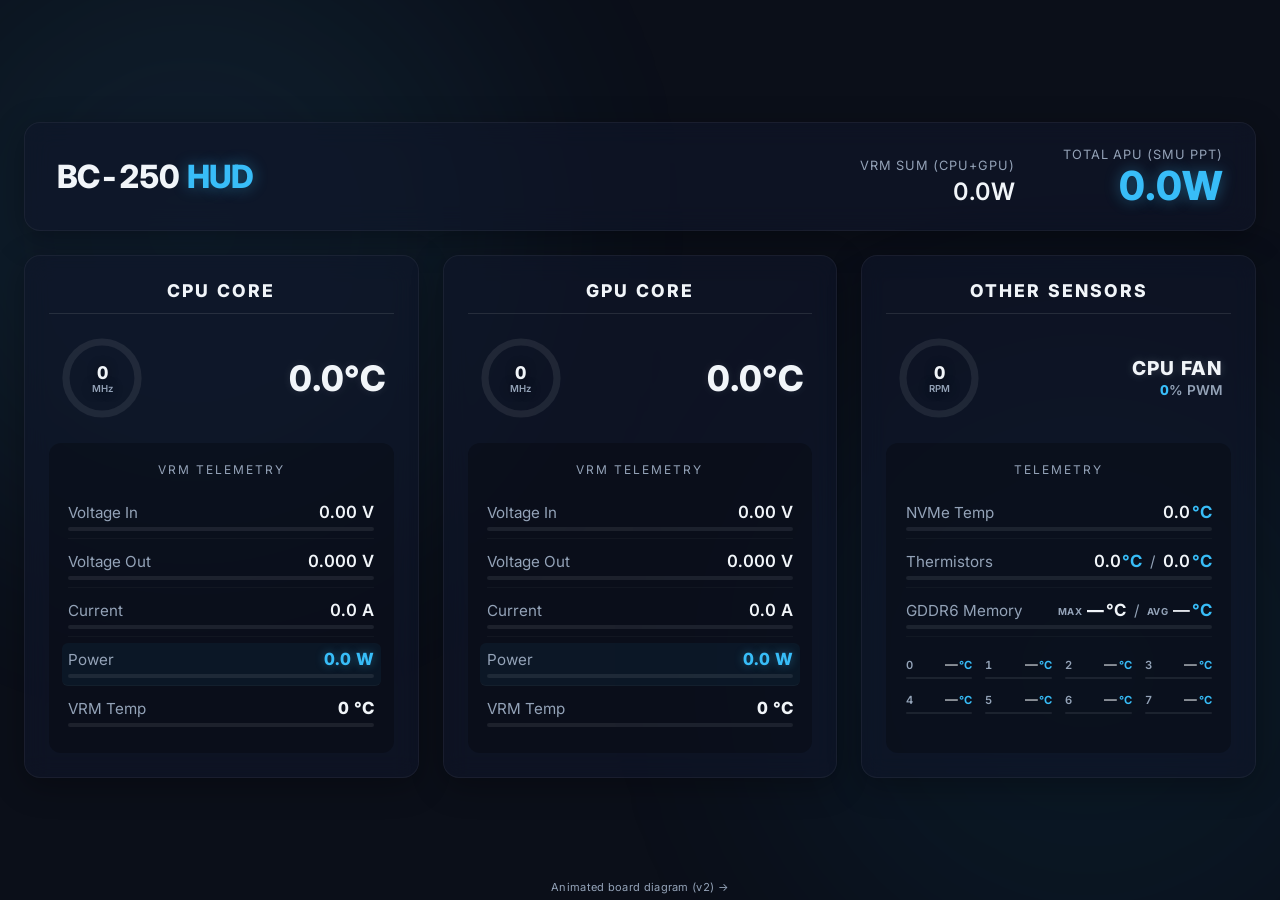
==== web/index.html @ 2e093328 "feat: Initial release of AMD BC-250 Titanium Studio Cockpit & Telemetry Suite" ====
<!DOCTYPE html>
<html lang="en">
<head>
    <meta charset="UTF-8">
    <meta name="viewport" content="width=device-width, initial-scale=1.0">
    <title>BC-250 HUD</title>
    <link rel="icon" type="image/svg+xml" href="/favicon-pulse.svg">
    <link rel="stylesheet" href="style.css">
    <link href="https://fonts.googleapis.com/css2?family=Inter:wght@400;600;800&display=swap" rel="stylesheet">
</head>
<body>
    <!-- Background graphic -->
    <div class="background-blobs">
        <div class="blob blob-1"></div>
        <div class="blob blob-2"></div>
    </div>

    <!-- Main container (no scrolling) -->
    <div class="hud-container">
        <!-- Header -->
        <header class="hud-header glass-panel">
            <div class="hud-title">BC-250 <span>HUD</span></div>
            <div class="hud-power-stats">
                <div class="stat" id="total-power-stat">
                    <span class="lbl">VRM SUM (CPU+GPU)</span>
                    <div class="val-box"><span class="val" id="total-power">0.0</span>W</div>
                </div>
                <div class="stat primary" id="sys-ppt-stat">
                    <span class="lbl">TOTAL APU (SMU PPT)</span>
                    <div class="val-box"><span class="val" id="sys-ppt">0.0</span>W</div>
                </div>
            </div>
        </header>

        <!-- 3-column grid (CPU, GPU, System) -->
        <main class="hud-grid">

            <!-- CPU Card -->
            <section class="hud-card glass-panel">
                <div class="card-title">CPU CORE</div>

                <div class="card-top">
                    <!-- Mini frequency gauge -->
                    <div class="gauge-mini">
                        <svg viewBox="0 0 50 50">
                            <circle class="bg" cx="25" cy="25" r="20"></circle>
                            <circle class="fg" cx="25" cy="25" r="20" id="cpu-freq-gauge"></circle>
                        </svg>
                        <div class="gauge-val"><span id="cpu-freq">0</span><span class="unit">MHz</span></div>
                    </div>
                    <!-- Temperature -->
                    <div class="core-temps">
                        <div class="sys-temp" id="sys-cpu-temp">0.0°C</div>
                    </div>
                </div>

                <!-- VRM Table (compact) -->
                <div class="vrm-data">
                    <div class="vrm-title">VRM Telemetry</div>
                    <div class="vrm-row">
                        <div class="vrm-row-main"><span>Voltage In</span><div class="r-val"><span id="cpu-vin">0.00</span> V</div></div>
                        <div class="mini-bar"><div class="mini-bar-fill" id="cpu-vin-bar" data-max="13"></div></div>
                    </div>
                    <div class="vrm-row">
                        <div class="vrm-row-main"><span>Voltage Out</span><div class="r-val"><span id="cpu-vout">0.000</span> V</div></div>
                        <div class="mini-bar"><div class="mini-bar-fill" id="cpu-vout-bar" data-max="1.2"></div></div>
                    </div>
                    <div class="vrm-row">
                        <div class="vrm-row-main"><span>Current<span class="fault-badge" id="cpu-iout-fault-badge"></span></span><div class="r-val"><span id="cpu-iout">0.0</span> A</div></div>
                        <div class="mini-bar"><div class="mini-bar-fill" id="cpu-iout-bar" data-max="55"></div></div>
                    </div>
                    <div class="vrm-row highlight">
                        <div class="vrm-row-main"><span>Power</span><div class="r-val"><span id="cpu-pout">0.0</span> W</div></div>
                        <div class="mini-bar"><div class="mini-bar-fill" id="cpu-pout-bar" data-max="60"></div></div>
                    </div>
                    <div class="vrm-row">
                        <div class="vrm-row-main"><span>VRM Temp<span class="fault-badge" id="cpu-temp-fault-badge"></span></span><div class="r-val temp-vrm" id="cpu-temp-figure"><span id="cpu-temp">0</span> °C</div></div>
                        <div class="mini-bar"><div class="mini-bar-fill" id="cpu-temp-bar" data-max="100"></div></div>
                    </div>
                </div>
            </section>

            <!-- GPU Card -->
            <section class="hud-card glass-panel">
                <div class="card-title">GPU CORE</div>

                <div class="card-top">
                    <div class="gauge-mini">
                        <svg viewBox="0 0 50 50">
                            <circle class="bg" cx="25" cy="25" r="20"></circle>
                            <circle class="fg" cx="25" cy="25" r="20" id="gpu-freq-gauge"></circle>
                        </svg>
                        <div class="gauge-val"><span id="gpu-clock">0</span><span class="unit">MHz</span></div>
                    </div>
                    <div class="core-temps">
                        <div class="sys-temp" id="sys-gpu-temp">0.0°C</div>
                    </div>
                </div>

                <div class="vrm-data">
                    <div class="vrm-title">VRM Telemetry</div>
                    <div class="vrm-row">
                        <div class="vrm-row-main"><span>Voltage In</span><div class="r-val"><span id="gpu-vin">0.00</span> V</div></div>
                        <div class="mini-bar"><div class="mini-bar-fill" id="gpu-vin-bar" data-max="13"></div></div>
                    </div>
                    <div class="vrm-row">
                        <div class="vrm-row-main"><span>Voltage Out</span><div class="r-val"><span id="gpu-vout">0.000</span> V</div></div>
                        <div class="mini-bar"><div class="mini-bar-fill" id="gpu-vout-bar" data-max="0.9"></div></div>
                    </div>
                    <div class="vrm-row">
                        <div class="vrm-row-main"><span>Current<span class="fault-badge" id="gpu-iout-fault-badge"></span></span><div class="r-val"><span id="gpu-iout">0.0</span> A</div></div>
                        <div class="mini-bar"><div class="mini-bar-fill" id="gpu-iout-bar" data-max="150"></div></div>
                    </div>
                    <div class="vrm-row highlight">
                        <div class="vrm-row-main"><span>Power</span><div class="r-val"><span id="gpu-pout">0.0</span> W</div></div>
                        <div class="mini-bar"><div class="mini-bar-fill" id="gpu-pout-bar" data-max="130"></div></div>
                    </div>
                    <div class="vrm-row">
                        <div class="vrm-row-main"><span>VRM Temp<span class="fault-badge" id="gpu-temp-fault-badge"></span></span><div class="r-val temp-vrm" id="gpu-temp-figure"><span id="gpu-temp">0</span> °C</div></div>
                        <div class="mini-bar"><div class="mini-bar-fill" id="gpu-temp-bar" data-max="100"></div></div>
                    </div>
                </div>
            </section>

            <!-- OTHER SENSORS Card -->
            <section class="hud-card glass-panel">
                <div class="card-title">OTHER SENSORS</div>

                <div class="card-top">
                    <div class="gauge-mini">
                        <svg viewBox="0 0 50 50">
                            <circle class="bg" cx="25" cy="25" r="20"></circle>
                            <circle class="fg" cx="25" cy="25" r="20" id="fan-rpm-gauge"></circle>
                        </svg>
                        <div class="gauge-val"><span id="fan-rpm">0</span><span class="unit">RPM</span></div>
                    </div>
                    <div class="core-temps">
                        <div class="sys-temp-lbl fan-label">CPU Fan</div>
                        <div class="fan-pwm-sub"><span id="fan-pwm">0</span>% PWM</div>
                    </div>
                </div>

                <div class="vrm-data">
                    <div class="vrm-title">Telemetry</div>
                    <div class="vrm-row">
                        <div class="vrm-row-main"><span>NVMe Temp</span><div class="r-val" id="nvme-temp-figure"><span id="nvme-temp">0.0</span><span class="temp-unit">°C</span></div></div>
                        <div class="mini-bar"><div class="mini-bar-fill" id="nvme-temp-bar" data-max="85"></div></div>
                    </div>
                    <div class="vrm-row">
                        <div class="vrm-row-main"><span>Thermistors</span><div class="r-val-pair">
                            <span class="r-val" id="therm-14-figure" title="Thermistor 14"><span id="therm-14">0.0</span><span class="temp-unit">°C</span></span>
                            <span class="r-val-sep">/</span>
                            <span class="r-val" id="therm-15-figure" title="Thermistor 15"><span id="therm-15">0.0</span><span class="temp-unit">°C</span></span>
                        </div></div>
                        <div class="mini-bar"><div class="mini-bar-fill" id="therm-14-15-bar" data-max="100"></div></div>
                    </div>
                    <div class="vrm-row" id="memory-row" title="GDDR6 memory: waiting for telemetry…">
                        <div class="vrm-row-main"><span>GDDR6 Memory</span><div class="r-val-pair">
                            <span class="r-val temp-vrm" id="memory-hotspot-figure"><span class="r-val-tag">MAX</span> <span id="memory-hotspot">—</span><span class="temp-unit">°C</span></span>
                            <span class="r-val-sep">/</span>
                            <span class="r-val" id="memory-average-figure"><span class="r-val-tag">AVG</span> <span id="memory-average">—</span><span class="temp-unit">°C</span></span>
                        </div></div>
                        <div class="mini-bar"><div class="mini-bar-fill" id="memory-bar" data-max="120"></div></div>
                    </div>
                    <div class="mem-chips" id="mem-chips" aria-label="Temperature by memory chip">
                        <div class="mem-chip"><div class="mem-chip-row"><span class="mem-chip-idx">0</span><span class="r-val" id="mem-chip-figure-0"><span id="mem-chip-val-0">—</span><span class="temp-unit">°C</span></span></div><div class="mini-bar"><div class="mini-bar-fill" id="mem-chip-bar-0" data-max="120"></div></div></div>
                        <div class="mem-chip"><div class="mem-chip-row"><span class="mem-chip-idx">1</span><span class="r-val" id="mem-chip-figure-1"><span id="mem-chip-val-1">—</span><span class="temp-unit">°C</span></span></div><div class="mini-bar"><div class="mini-bar-fill" id="mem-chip-bar-1" data-max="120"></div></div></div>
                        <div class="mem-chip"><div class="mem-chip-row"><span class="mem-chip-idx">2</span><span class="r-val" id="mem-chip-figure-2"><span id="mem-chip-val-2">—</span><span class="temp-unit">°C</span></span></div><div class="mini-bar"><div class="mini-bar-fill" id="mem-chip-bar-2" data-max="120"></div></div></div>
                        <div class="mem-chip"><div class="mem-chip-row"><span class="mem-chip-idx">3</span><span class="r-val" id="mem-chip-figure-3"><span id="mem-chip-val-3">—</span><span class="temp-unit">°C</span></span></div><div class="mini-bar"><div class="mini-bar-fill" id="mem-chip-bar-3" data-max="120"></div></div></div>
                        <div class="mem-chip"><div class="mem-chip-row"><span class="mem-chip-idx">4</span><span class="r-val" id="mem-chip-figure-4"><span id="mem-chip-val-4">—</span><span class="temp-unit">°C</span></span></div><div class="mini-bar"><div class="mini-bar-fill" id="mem-chip-bar-4" data-max="120"></div></div></div>
                        <div class="mem-chip"><div class="mem-chip-row"><span class="mem-chip-idx">5</span><span class="r-val" id="mem-chip-figure-5"><span id="mem-chip-val-5">—</span><span class="temp-unit">°C</span></span></div><div class="mini-bar"><div class="mini-bar-fill" id="mem-chip-bar-5" data-max="120"></div></div></div>
                        <div class="mem-chip"><div class="mem-chip-row"><span class="mem-chip-idx">6</span><span class="r-val" id="mem-chip-figure-6"><span id="mem-chip-val-6">—</span><span class="temp-unit">°C</span></span></div><div class="mini-bar"><div class="mini-bar-fill" id="mem-chip-bar-6" data-max="120"></div></div></div>
                        <div class="mem-chip"><div class="mem-chip-row"><span class="mem-chip-idx">7</span><span class="r-val" id="mem-chip-figure-7"><span id="mem-chip-val-7">—</span><span class="temp-unit">°C</span></span></div><div class="mini-bar"><div class="mini-bar-fill" id="mem-chip-bar-7" data-max="120"></div></div></div>
                    </div>
                </div>
            </section>

        </main>
    </div>

    <!-- position:fixed so it doesn't disturb the overflow:hidden/100vh layout -->
    <div class="dash-switch-link">
        <a href="/v2/">Animated board diagram (v2) →</a>
    </div>

    <script src="app.js"></script>
</body>
</html>
---- web/style.css ----
:root {
    --bg-color: #0b0f19;
    --glass-bg: rgba(15, 23, 42, 0.6);
    --glass-border: rgba(255, 255, 255, 0.05);
    --text-main: #f1f5f9;
    --text-muted: #94a3b8;
    --accent: #38bdf8;
    --accent-glow: rgba(56, 189, 248, 0.4);

    --status-good: #34d399;
    --status-warning: #fbbf24;
    --status-serious: #fb923c;
    --status-critical: #fb7185;
}

* { box-sizing: border-box; margin: 0; padding: 0; }

body {
    font-family: 'Inter', sans-serif;
    font-variant-numeric: tabular-nums;
    background-color: var(--bg-color);
    color: var(--text-main);

    /* CORE DESIGN CONSTRAINT: no scrolling allowed — everything stays centered on one screen */
    overflow: hidden;
    display: flex;
    justify-content: center;
    align-items: center;
    height: 100vh;
}

/* Background Effects */
.background-blobs {
    position: fixed; top: 0; left: 0; width: 100vw; height: 100vh;
    z-index: 0; pointer-events: none; overflow: hidden;
}
.blob {
    position: absolute; filter: blur(120px); opacity: 0.4; border-radius: 50%;
}
.blob-1 { top: -10%; left: -10%; width: 50vw; height: 50vw; background: rgba(56, 189, 248, 0.2); }
.blob-2 { bottom: -10%; right: -10%; width: 50vw; height: 50vw; background: rgba(14, 165, 233, 0.15); }

/* Small, understated link to v2. position:fixed keeps it out of the body's
   flex layout, so it can't overflow the strict overflow:hidden/100vh setup. */
.dash-switch-link {
    position: fixed;
    left: 0; right: 0; bottom: 6px;
    text-align: center;
    font-size: 11px;
    letter-spacing: .3px;
    z-index: 1;
}
.dash-switch-link a {
    color: var(--text-muted);
    text-decoration: none;
    border-bottom: 1px dotted transparent;
}
.dash-switch-link a:hover {
    color: var(--text-main);
    border-bottom-color: var(--text-muted);
}

/* Main Wrapper */
.hud-container {
    width: 100%;
    max-width: 1300px; /* A bit wider to fit 3 columns */
    padding: 1.5rem;
    display: flex;
    flex-direction: column;
    gap: 1.5rem;
    z-index: 1;
}

.glass-panel {
    background: var(--glass-bg);
    backdrop-filter: blur(12px);
    border: 1px solid var(--glass-border);
    border-radius: 16px;
    box-shadow: 0 8px 32px rgba(0,0,0,0.3);
}

/* HEADER */
.hud-header {
    display: flex;
    justify-content: space-between;
    align-items: center;
    padding: 1.5rem 2rem;
}
.hud-title {
    font-size: 2rem; font-weight: 800; letter-spacing: -1px;
}
.hud-title span {
    color: var(--accent); text-shadow: 0 0 15px var(--accent-glow);
}
.hud-power-stats {
    display: flex; gap: 3rem; align-items: flex-end;
}
.stat { display: flex; flex-direction: column; align-items: flex-end; }
.stat .lbl { font-size: 0.8rem; color: var(--text-muted); text-transform: uppercase; letter-spacing: 1px; margin-bottom: 0.2rem; }
.stat .val-box { font-size: 1.5rem; font-weight: 600; }
.stat.primary .val-box { font-size: 2.5rem; font-weight: 800; color: var(--accent); text-shadow: 0 0 15px var(--accent-glow); line-height: 1; }

/* total_power_valid == false: one of the CPU/GPU I2C readings is currently
   glitching — the total is unknown, not 0. Dim it instead of showing a false zero. */
.stat.uncertain .val-box { color: var(--text-muted); text-shadow: none; }

/* TOTAL APU (SMU PPT): warning colors as it approaches power limits */
.stat.primary.ppt-warning .val-box { color: var(--status-warning); text-shadow: 0 0 15px rgba(251, 191, 36, 0.4); }
.stat.primary.ppt-critical .val-box { color: var(--status-critical); text-shadow: 0 0 15px rgba(251, 113, 133, 0.4); animation: ppt-blink 0.8s ease-in-out infinite; }
@keyframes ppt-blink { 0%, 100% { opacity: 1; } 50% { opacity: 0.35; } }

/* MAIN GRID (3 Columns) */
.hud-grid {
    display: grid;
    grid-template-columns: repeat(3, 1fr);
    grid-template-rows: auto auto 1fr; /* title / gauge block / telemetry */
    gap: 1.5rem;
}

/* CARDS: subgrid inherits row tracks from .hud-grid, so matching sections
   (title/top/data) across all three cards automatically line up in height —
   no need to hand-tune fixed values or add filler rows */
.hud-card {
    padding: 1.5rem;
    display: grid;
    grid-row: span 3;
    grid-template-rows: subgrid;
    row-gap: 1.2rem;
}
.card-title {
    font-size: 1.1rem;
    font-weight: 800;
    letter-spacing: 2px;
    color: var(--text-main);
    border-bottom: 1px solid rgba(255,255,255,0.1);
    padding-bottom: 0.8rem;
    text-align: center;
}

/* SVG MINI GAUGES & TEMPS */
.card-top {
    display: flex;
    justify-content: space-between;
    align-items: center;
    padding: 0 0.5rem;
}
.gauge-mini {
    position: relative;
    width: 90px;
    height: 90px;
}
.gauge-mini svg {
    width: 100%; height: 100%;
    transform: rotate(-90deg); /* So the fill starts from the top */
}
.gauge-mini circle {
    fill: none; stroke-width: 4; stroke-linecap: round;
}
.gauge-mini .bg { stroke: rgba(255,255,255,0.08); }
.gauge-mini .fg {
    stroke: var(--accent);
    stroke-dasharray: 125.66; /* Circumference of the r=20 circle */
    stroke-dashoffset: 125.66;
    transition: stroke-dashoffset 0.1s linear;
}
.gauge-val {
    position: absolute; inset: 0;
    display: flex; flex-direction: column; justify-content: center; align-items: center;
    font-weight: 800; font-size: 1.1rem; text-shadow: 0 0 10px rgba(0,0,0,0.5);
}
.gauge-val .unit { font-size: 0.6rem; color: var(--text-muted); font-weight: 600; }

.core-temps { text-align: right; }
.sys-temp { font-size: 2.2rem; font-weight: 800; text-shadow: 0 0 10px rgba(255,255,255,0.1); }
.sys-temp-lbl { font-size: 0.8rem; color: var(--text-muted); text-transform: uppercase; letter-spacing: 1px; margin-top: -0.2rem;}
/* Fan label + PWM readout, moved up next to the RPM gauge instead of living
   in the telemetry list below (was the "Fan PWM Signal" row). */
.fan-label { font-size: 1.2rem; color: var(--text-main); font-weight: 800; text-shadow: 0 0 10px rgba(255,255,255,0.2); }
.fan-pwm-sub { font-size: 0.85rem; color: var(--text-muted); font-weight: 600; margin-top: 0.15rem; }
.fan-pwm-sub span { color: var(--accent); font-weight: 800; }

/* VRM ROWS (Table style) */
.vrm-data {
    background: rgba(0,0,0,0.25);
    border-radius: 12px;
    padding: 1.2rem;
    display: flex;
    flex-direction: column;
    gap: 0.4rem;
}
.vrm-title {
    font-size: 0.75rem; color: var(--text-muted); text-transform: uppercase; letter-spacing: 2px;
    margin-bottom: 0.8rem; text-align: center;
}
.vrm-row {
    display: flex; flex-direction: column; gap: 0.3rem;
    padding: 0.4rem 0;
    border-bottom: 1px solid rgba(255,255,255,0.03);
}
.vrm-row:last-child { border-bottom: none; }
.vrm-row-main {
    display: flex; justify-content: space-between; align-items: center;
    font-size: 0.95rem; font-weight: 600;
}
/* Direct-child combinator: only the row's own leading label span (e.g.
   "NVMe Temp") should be muted — not a nested value span deeper inside
   (a merged-pair figure like Thermistors/GDDR6 Memory is also a <span>
   and would otherwise match this as its own container's first child). */
.vrm-row-main > span:first-child { color: var(--text-muted); font-weight: 400; }
.r-val { font-size: 1.05rem; }
.vrm-row.highlight { background: rgba(56, 189, 248, 0.05); border-radius: 6px; padding: 0.4rem; margin: 0 -0.4rem; }
.vrm-row.highlight .r-val { color: var(--accent); font-weight: 800; text-shadow: 0 0 10px var(--accent-glow);}
.temp-vrm { font-weight: 800; }

/* Two figures sharing one row (Thermistors, GDDR6 Memory) instead of a
   single value — same idea as the merged Board Temp row on dashboard v2. */
.r-val-pair { display: flex; align-items: baseline; gap: 0.5rem; }
.r-val-sep { color: var(--text-muted); font-weight: 400; }
.r-val-tag { font-size: 0.6rem; color: var(--text-muted); font-weight: 700; letter-spacing: 0.5px; vertical-align: middle; }
/* The one highlight ordinary readings keep: the °C unit itself, not the
   number — severity coloring is reserved for the GDDR6 MAX figure. */
.temp-unit { color: var(--accent); font-weight: 700; margin-left: 0.1rem; }
/* Inside a severity-colored figure (.temp-vrm carrying a live status class,
   e.g. the GDDR6 MAX reading), the unit should track the value's own color
   instead of the fixed accent highlight used by ordinary readings above. */
.temp-vrm .temp-unit { color: inherit; }

/* Per-chip GDDR6 breakdown: a compact 4x2 grid under the GDDR6 Memory row.
   Same rule as everywhere else in this card — plain by default, and only
   the chip(s) tied for hottest pick up .temp-vrm + a live status color. */
.mem-chips { display: grid; grid-template-columns: repeat(4, minmax(0, 1fr)); gap: 0.8rem 0.8rem; margin-top: 0.9rem; }
.mem-chip { display: flex; flex-direction: column; gap: 0.3rem; min-width: 0; }
.mem-chip-row { display: flex; justify-content: space-between; align-items: baseline; gap: 0.2rem; font-size: 0.85rem; }
.mem-chip-idx { color: var(--text-muted); font-size: 0.7rem; font-weight: 600; }
.mem-chip .r-val { font-size: 0.8rem; }
.mem-chip .temp-unit { font-size: 0.7rem; }
.mem-chip .mini-bar { height: 2px; }

/* Chip-reported STATUS_TEMPERATURE/STATUS_IOUT fault & warning bits — hidden
   unless the PMIC itself has actually latched the bit (see bc250_telemetry.cpp). */
.fault-badge {
    display: none;
    margin-left: 0.5rem;
    padding: 0.1rem 0.5rem;
    font-size: 0.65rem;
    font-weight: 800;
    letter-spacing: 0.5px;
    border-radius: 4px;
    text-transform: uppercase;
    vertical-align: middle;
}
.fault-badge.active-warning {
    display: inline-block;
    color: var(--status-warning);
    background: rgba(251, 191, 36, 0.12);
    border: 1px solid rgba(251, 191, 36, 0.4);
}
.fault-badge.active-fault {
    display: inline-block;
    color: var(--status-critical);
    background: rgba(251, 113, 133, 0.15);
    border: 1px solid rgba(251, 113, 133, 0.5);
    animation: ppt-blink 0.8s ease-in-out infinite;
}

/* Mini level indicator below each VRM/temperature value */
.mini-bar {
    width: 100%; height: 4px; border-radius: 2px;
    background: rgba(255,255,255,0.08); overflow: hidden;
}
.mini-bar-fill {
    height: 100%; width: 0%;
    background: var(--accent);
    border-radius: 2px;
    transition: width 0.15s linear, background-color 0.2s linear;
}

/* Temperature color semantics: good → warning → serious → critical */
.temp-vrm.status-good, .sys-temp.status-good { color: var(--status-good); }
.temp-vrm.status-warning, .sys-temp.status-warning { color: var(--status-warning); }
.temp-vrm.status-serious, .sys-temp.status-serious { color: var(--status-serious); }
.temp-vrm.status-critical, .sys-temp.status-critical { color: var(--status-critical); text-shadow: 0 0 10px rgba(251, 113, 133, 0.3); }

.mini-bar-fill.status-good { background: var(--status-good); }
.mini-bar-fill.status-warning { background: var(--status-warning); }
.mini-bar-fill.status-serious { background: var(--status-serious); }
.mini-bar-fill.status-critical { background: var(--status-critical); }

/* RESPONSIVE: for when this is opened on a phone */
@media (max-width: 900px) {
    body { overflow: auto; height: auto; align-items: flex-start; padding: 2rem 0; }
    .hud-grid { grid-template-columns: 1fr; }
    .hud-card { grid-row: auto; grid-template-rows: none; }
    .hud-header { flex-direction: column; text-align: center; gap: 1.5rem; }
    .hud-power-stats { flex-direction: column; align-items: center; gap: 1.5rem; }
    .stat { align-items: center; }
}
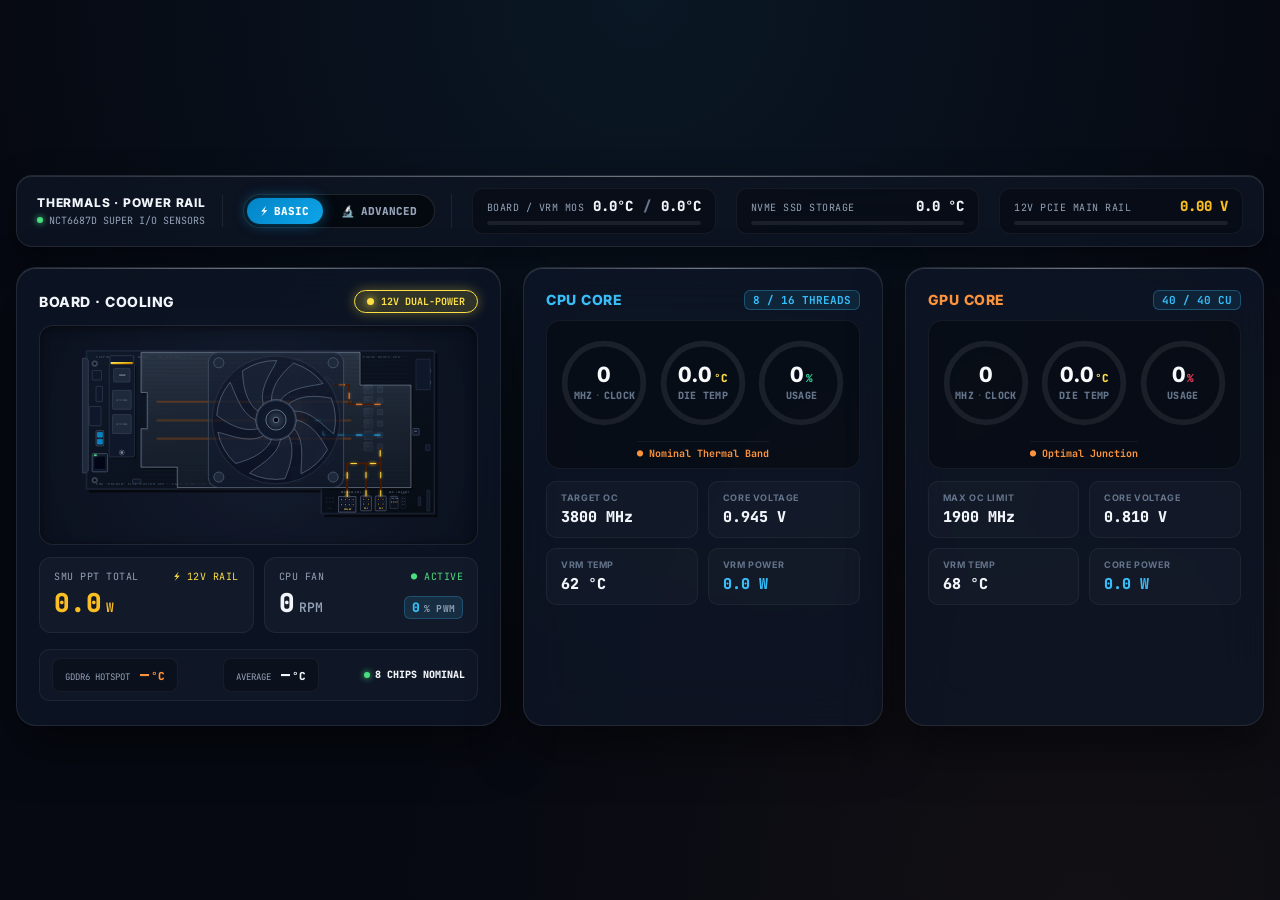
==== commit 1e3f957e: "feat(web): Promote Titanium Cockpit Pro to root '/' and sanitize documentation paths" ====
--- a/web/index.html
+++ b/web/index.html
@@ -1,188 +1,2243 @@
-<!DOCTYPE html>
-<html lang="en">
-<head>
-    <meta charset="UTF-8">
-    <meta name="viewport" content="width=device-width, initial-scale=1.0">
-    <title>BC-250 HUD</title>
-    <link rel="icon" type="image/svg+xml" href="/favicon-pulse.svg">
-    <link rel="stylesheet" href="style.css">
-    <link href="https://fonts.googleapis.com/css2?family=Inter:wght@400;600;800&display=swap" rel="stylesheet">
-</head>
-<body>
-    <!-- Background graphic -->
-    <div class="background-blobs">
-        <div class="blob blob-1"></div>
-        <div class="blob blob-2"></div>
-    </div>
-
-    <!-- Main container (no scrolling) -->
-    <div class="hud-container">
-        <!-- Header -->
-        <header class="hud-header glass-panel">
-            <div class="hud-title">BC-250 <span>HUD</span></div>
-            <div class="hud-power-stats">
-                <div class="stat" id="total-power-stat">
-                    <span class="lbl">VRM SUM (CPU+GPU)</span>
-                    <div class="val-box"><span class="val" id="total-power">0.0</span>W</div>
-                </div>
-                <div class="stat primary" id="sys-ppt-stat">
-                    <span class="lbl">TOTAL APU (SMU PPT)</span>
-                    <div class="val-box"><span class="val" id="sys-ppt">0.0</span>W</div>
-                </div>
-            </div>
-        </header>
-
-        <!-- 3-column grid (CPU, GPU, System) -->
-        <main class="hud-grid">
-
-            <!-- CPU Card -->
-            <section class="hud-card glass-panel">
-                <div class="card-title">CPU CORE</div>
-
-                <div class="card-top">
-                    <!-- Mini frequency gauge -->
-                    <div class="gauge-mini">
-                        <svg viewBox="0 0 50 50">
-                            <circle class="bg" cx="25" cy="25" r="20"></circle>
-                            <circle class="fg" cx="25" cy="25" r="20" id="cpu-freq-gauge"></circle>
-                        </svg>
-                        <div class="gauge-val"><span id="cpu-freq">0</span><span class="unit">MHz</span></div>
-                    </div>
-                    <!-- Temperature -->
-                    <div class="core-temps">
-                        <div class="sys-temp" id="sys-cpu-temp">0.0°C</div>
-                    </div>
-                </div>
-
-                <!-- VRM Table (compact) -->
-                <div class="vrm-data">
-                    <div class="vrm-title">VRM Telemetry</div>
-                    <div class="vrm-row">
-                        <div class="vrm-row-main"><span>Voltage In</span><div class="r-val"><span id="cpu-vin">0.00</span> V</div></div>
-                        <div class="mini-bar"><div class="mini-bar-fill" id="cpu-vin-bar" data-max="13"></div></div>
-                    </div>
-                    <div class="vrm-row">
-                        <div class="vrm-row-main"><span>Voltage Out</span><div class="r-val"><span id="cpu-vout">0.000</span> V</div></div>
-                        <div class="mini-bar"><div class="mini-bar-fill" id="cpu-vout-bar" data-max="1.2"></div></div>
-                    </div>
-                    <div class="vrm-row">
-                        <div class="vrm-row-main"><span>Current<span class="fault-badge" id="cpu-iout-fault-badge"></span></span><div class="r-val"><span id="cpu-iout">0.0</span> A</div></div>
-                        <div class="mini-bar"><div class="mini-bar-fill" id="cpu-iout-bar" data-max="55"></div></div>
-                    </div>
-                    <div class="vrm-row highlight">
-                        <div class="vrm-row-main"><span>Power</span><div class="r-val"><span id="cpu-pout">0.0</span> W</div></div>
-                        <div class="mini-bar"><div class="mini-bar-fill" id="cpu-pout-bar" data-max="60"></div></div>
-                    </div>
-                    <div class="vrm-row">
-                        <div class="vrm-row-main"><span>VRM Temp<span class="fault-badge" id="cpu-temp-fault-badge"></span></span><div class="r-val temp-vrm" id="cpu-temp-figure"><span id="cpu-temp">0</span> °C</div></div>
-                        <div class="mini-bar"><div class="mini-bar-fill" id="cpu-temp-bar" data-max="100"></div></div>
-                    </div>
-                </div>
-            </section>
-
-            <!-- GPU Card -->
-            <section class="hud-card glass-panel">
-                <div class="card-title">GPU CORE</div>
-
-                <div class="card-top">
-                    <div class="gauge-mini">
-                        <svg viewBox="0 0 50 50">
-                            <circle class="bg" cx="25" cy="25" r="20"></circle>
-                            <circle class="fg" cx="25" cy="25" r="20" id="gpu-freq-gauge"></circle>
-                        </svg>
-                        <div class="gauge-val"><span id="gpu-clock">0</span><span class="unit">MHz</span></div>
-                    </div>
-                    <div class="core-temps">
-                        <div class="sys-temp" id="sys-gpu-temp">0.0°C</div>
-                    </div>
-                </div>
-
-                <div class="vrm-data">
-                    <div class="vrm-title">VRM Telemetry</div>
-                    <div class="vrm-row">
-                        <div class="vrm-row-main"><span>Voltage In</span><div class="r-val"><span id="gpu-vin">0.00</span> V</div></div>
-                        <div class="mini-bar"><div class="mini-bar-fill" id="gpu-vin-bar" data-max="13"></div></div>
-                    </div>
-                    <div class="vrm-row">
-                        <div class="vrm-row-main"><span>Voltage Out</span><div class="r-val"><span id="gpu-vout">0.000</span> V</div></div>
-                        <div class="mini-bar"><div class="mini-bar-fill" id="gpu-vout-bar" data-max="0.9"></div></div>
-                    </div>
-                    <div class="vrm-row">
-                        <div class="vrm-row-main"><span>Current<span class="fault-badge" id="gpu-iout-fault-badge"></span></span><div class="r-val"><span id="gpu-iout">0.0</span> A</div></div>
-                        <div class="mini-bar"><div class="mini-bar-fill" id="gpu-iout-bar" data-max="150"></div></div>
-                    </div>
-                    <div class="vrm-row highlight">
-                        <div class="vrm-row-main"><span>Power</span><div class="r-val"><span id="gpu-pout">0.0</span> W</div></div>
-                        <div class="mini-bar"><div class="mini-bar-fill" id="gpu-pout-bar" data-max="130"></div></div>
-                    </div>
-                    <div class="vrm-row">
-                        <div class="vrm-row-main"><span>VRM Temp<span class="fault-badge" id="gpu-temp-fault-badge"></span></span><div class="r-val temp-vrm" id="gpu-temp-figure"><span id="gpu-temp">0</span> °C</div></div>
-                        <div class="mini-bar"><div class="mini-bar-fill" id="gpu-temp-bar" data-max="100"></div></div>
-                    </div>
-                </div>
-            </section>
-
-            <!-- OTHER SENSORS Card -->
-            <section class="hud-card glass-panel">
-                <div class="card-title">OTHER SENSORS</div>
-
-                <div class="card-top">
-                    <div class="gauge-mini">
-                        <svg viewBox="0 0 50 50">
-                            <circle class="bg" cx="25" cy="25" r="20"></circle>
-                            <circle class="fg" cx="25" cy="25" r="20" id="fan-rpm-gauge"></circle>
-                        </svg>
-                        <div class="gauge-val"><span id="fan-rpm">0</span><span class="unit">RPM</span></div>
-                    </div>
-                    <div class="core-temps">
-                        <div class="sys-temp-lbl fan-label">CPU Fan</div>
-                        <div class="fan-pwm-sub"><span id="fan-pwm">0</span>% PWM</div>
-                    </div>
-                </div>
-
-                <div class="vrm-data">
-                    <div class="vrm-title">Telemetry</div>
-                    <div class="vrm-row">
-                        <div class="vrm-row-main"><span>NVMe Temp</span><div class="r-val" id="nvme-temp-figure"><span id="nvme-temp">0.0</span><span class="temp-unit">°C</span></div></div>
-                        <div class="mini-bar"><div class="mini-bar-fill" id="nvme-temp-bar" data-max="85"></div></div>
-                    </div>
-                    <div class="vrm-row">
-                        <div class="vrm-row-main"><span>Thermistors</span><div class="r-val-pair">
-                            <span class="r-val" id="therm-14-figure" title="Thermistor 14"><span id="therm-14">0.0</span><span class="temp-unit">°C</span></span>
-                            <span class="r-val-sep">/</span>
-                            <span class="r-val" id="therm-15-figure" title="Thermistor 15"><span id="therm-15">0.0</span><span class="temp-unit">°C</span></span>
-                        </div></div>
-                        <div class="mini-bar"><div class="mini-bar-fill" id="therm-14-15-bar" data-max="100"></div></div>
-                    </div>
-                    <div class="vrm-row" id="memory-row" title="GDDR6 memory: waiting for telemetry…">
-                        <div class="vrm-row-main"><span>GDDR6 Memory</span><div class="r-val-pair">
-                            <span class="r-val temp-vrm" id="memory-hotspot-figure"><span class="r-val-tag">MAX</span> <span id="memory-hotspot">—</span><span class="temp-unit">°C</span></span>
-                            <span class="r-val-sep">/</span>
-                            <span class="r-val" id="memory-average-figure"><span class="r-val-tag">AVG</span> <span id="memory-average">—</span><span class="temp-unit">°C</span></span>
-                        </div></div>
-                        <div class="mini-bar"><div class="mini-bar-fill" id="memory-bar" data-max="120"></div></div>
-                    </div>
-                    <div class="mem-chips" id="mem-chips" aria-label="Temperature by memory chip">
-                        <div class="mem-chip"><div class="mem-chip-row"><span class="mem-chip-idx">0</span><span class="r-val" id="mem-chip-figure-0"><span id="mem-chip-val-0">—</span><span class="temp-unit">°C</span></span></div><div class="mini-bar"><div class="mini-bar-fill" id="mem-chip-bar-0" data-max="120"></div></div></div>
-                        <div class="mem-chip"><div class="mem-chip-row"><span class="mem-chip-idx">1</span><span class="r-val" id="mem-chip-figure-1"><span id="mem-chip-val-1">—</span><span class="temp-unit">°C</span></span></div><div class="mini-bar"><div class="mini-bar-fill" id="mem-chip-bar-1" data-max="120"></div></div></div>
-                        <div class="mem-chip"><div class="mem-chip-row"><span class="mem-chip-idx">2</span><span class="r-val" id="mem-chip-figure-2"><span id="mem-chip-val-2">—</span><span class="temp-unit">°C</span></span></div><div class="mini-bar"><div class="mini-bar-fill" id="mem-chip-bar-2" data-max="120"></div></div></div>
-                        <div class="mem-chip"><div class="mem-chip-row"><span class="mem-chip-idx">3</span><span class="r-val" id="mem-chip-figure-3"><span id="mem-chip-val-3">—</span><span class="temp-unit">°C</span></span></div><div class="mini-bar"><div class="mini-bar-fill" id="mem-chip-bar-3" data-max="120"></div></div></div>
-                        <div class="mem-chip"><div class="mem-chip-row"><span class="mem-chip-idx">4</span><span class="r-val" id="mem-chip-figure-4"><span id="mem-chip-val-4">—</span><span class="temp-unit">°C</span></span></div><div class="mini-bar"><div class="mini-bar-fill" id="mem-chip-bar-4" data-max="120"></div></div></div>
-                        <div class="mem-chip"><div class="mem-chip-row"><span class="mem-chip-idx">5</span><span class="r-val" id="mem-chip-figure-5"><span id="mem-chip-val-5">—</span><span class="temp-unit">°C</span></span></div><div class="mini-bar"><div class="mini-bar-fill" id="mem-chip-bar-5" data-max="120"></div></div></div>
-                        <div class="mem-chip"><div class="mem-chip-row"><span class="mem-chip-idx">6</span><span class="r-val" id="mem-chip-figure-6"><span id="mem-chip-val-6">—</span><span class="temp-unit">°C</span></span></div><div class="mini-bar"><div class="mini-bar-fill" id="mem-chip-bar-6" data-max="120"></div></div></div>
-                        <div class="mem-chip"><div class="mem-chip-row"><span class="mem-chip-idx">7</span><span class="r-val" id="mem-chip-figure-7"><span id="mem-chip-val-7">—</span><span class="temp-unit">°C</span></span></div><div class="mini-bar"><div class="mini-bar-fill" id="mem-chip-bar-7" data-max="120"></div></div></div>
-                    </div>
-                </div>
-            </section>
-
-        </main>
-    </div>
-
-    <!-- position:fixed so it doesn't disturb the overflow:hidden/100vh layout -->
-    <div class="dash-switch-link">
-        <a href="/v2/">Animated board diagram (v2) →</a>
-    </div>
-
-    <script src="app.js"></script>
-</body>
-</html>
+<!DOCTYPE html>
+
+<html lang="pt-BR">
+
+<head>
+
+    <meta charset="utf-8">
+
+    <meta name="viewport" content="width=device-width, initial-scale=1">
+
+    <title>AMD BC-250 Telemetry</title>
+
+    <link rel="icon" type="image/x-icon" href="favicon.ico">
+
+    <link rel="icon" type="image/png" sizes="32x32" href="favicon-32x32.png">
+
+    <link rel="icon" type="image/png" sizes="16x16" href="favicon-16x16.png">
+
+    <link rel="apple-touch-icon" sizes="180x180" href="apple-touch-icon.png">
+
+    <link rel="manifest" href="manifest.json">
+
+    <meta name="theme-color" content="#060912">
+
+    <meta name="mobile-web-app-capable" content="yes">
+
+    <meta name="apple-mobile-web-app-capable" content="yes">
+
+    <meta name="apple-mobile-web-app-status-bar-style" content="black-translucent">
+
+    <meta name="apple-mobile-web-app-title" content="BC-250">
+
+    <link rel="stylesheet" href="style.css?v=2.4">
+
+    <link rel="stylesheet" href="bc250-board.css?v=2.4">
+
+    <link rel="stylesheet" href="https://fonts.googleapis.com/css2?family=Inter:wght@400;500;600;700;800&family=JetBrains+Mono:wght@400;500;600;700;800&display=swap">
+
+</head>
+
+<body>
+
+    <!-- Embedded Defs for Laser Chart Gradients -->
+
+    <svg width="0" height="0" style="position:absolute;">
+
+        <defs>
+
+            <linearGradient id="cpu-chart-grad" x1="0%" y1="0%" x2="0%" y2="100%">
+
+                <stop offset="0%" stop-color="#38bdf8" stop-opacity="0.3"></stop>
+
+                <stop offset="60%" stop-color="#38bdf8" stop-opacity="0.08"></stop>
+
+                <stop offset="100%" stop-color="#38bdf8" stop-opacity="0"></stop>
+
+            </linearGradient>
+
+            <linearGradient id="gpu-chart-grad" x1="0%" y1="0%" x2="0%" y2="100%">
+
+                <stop offset="0%" stop-color="#fb923c" stop-opacity="0.3"></stop>
+
+                <stop offset="60%" stop-color="#fb923c" stop-opacity="0.08"></stop>
+
+                <stop offset="100%" stop-color="#fb923c" stop-opacity="0"></stop>
+
+            </linearGradient>
+
+        </defs>
+
+    </svg>
+
+        <div class="hud-container">
+
+        <!-- ================= TOP NAVBAR & MODE SWITCHER ================= -->
+
+        <span id="hud-mode-badge" style="display:none">TITANIUM BASIC HUD</span>
+
+        <!-- ================= TOP HORIZONTAL THERMALS & POWER RAIL DECK ================= -->
+
+        <section class="thermals-top-deck">
+
+            <div class="thermals-brand">
+
+                <div class="thermals-title">
+
+                    <span>THERMALS · POWER RAIL</span>
+
+                </div>
+
+                <div class="thermals-sub">
+
+                    <span class="status-dot-sm"></span>
+
+                    <span>NCT6687D SUPER I/O SENSORS</span>
+
+                </div>
+
+            </div>
+
+            <!-- Mode Switcher (Integrated into Top Strip) -->
+
+            <div class="mode-switcher-wrap">
+
+                <div class="mode-switcher" id="dash-mode-switcher" role="tablist" aria-label="Modo de Exibição">
+
+                    <button class="mode-btn active" id="btn-mode-basic" data-mode="basic" role="tab" aria-selected="true">
+
+                        <span>⚡</span> BASIC
+
+                    </button>
+
+                    <button class="mode-btn" id="btn-mode-advanced" data-mode="advanced" role="tab" aria-selected="false">
+
+                        <span>🔬</span> ADVANCED
+
+                    </button>
+
+                </div>
+
+            </div>
+
+            <div class="thermals-capsules-wrap">
+
+            <!-- Capsule 1: Board Temp & VRM MOS -->
+
+            <div class="top-metric-capsule">
+
+                <div class="capsule-header">
+
+                    <span class="capsule-label">BOARD / VRM MOS</span>
+
+                    <span class="capsule-val">
+
+                        <span id="v2-board-temp-figure" title="Board temperature" aria-label="Board temperature"><span id="v2-board-temp">0.0</span>°C</span>
+
+                        <span style="color:#64748b; margin: 0 2px;">/</span>
+
+                        <span id="v2-vrmmos-temp-figure" title="VRM MOS temperature" aria-label="VRM MOS temperature"><span id="v2-vrmmos-temp">0.0</span>°C</span>
+
+                    </span>
+
+                </div>
+
+                <div class="capsule-bar" title="Average of the two displayed temperatures"><div class="capsule-bar-fill" id="v2-board-temp-bar" data-max="100"></div></div>
+
+            </div>
+
+            <!-- Capsule 2: NVMe SSD Temp -->
+
+            <div class="top-metric-capsule">
+
+                <div class="capsule-header">
+
+                    <span class="capsule-label">NVMe SSD STORAGE</span>
+
+                    <span class="capsule-val" id="v2-nvme-temp-figure"><span id="v2-nvme-temp">0.0</span> °C</span>
+
+                </div>
+
+                <div class="capsule-bar"><div class="capsule-bar-fill accent-cpu" id="v2-nvme-temp-bar" data-max="85"></div></div>
+
+            </div>
+
+            <!-- Capsule 3: 12V PCIe Supply Rail -->
+
+            <div class="top-metric-capsule">
+
+                <div class="capsule-header">
+
+                    <span class="capsule-label">12V PCIE MAIN RAIL</span>
+
+                    <span class="capsule-val gold"><span id="v2-rail-vin">0.00</span> V</span>
+
+                </div>
+
+                <div class="capsule-bar"><div class="capsule-bar-fill accent-gold" id="v2-rail-vin-bar" data-max="13"></div></div>
+
+            </div>
+
+            </div>
+
+        </section>
+
+        <!-- ================= MAIN 3-CARD TELEMETRY GRID ================= -->
+
+        <main class="hud-grid" id="v2-board-grid">
+
+            <!-- ================= CARD 1: BOARD · COOLING ================= -->
+
+            <section class="studio-card accent-good card-board-column">
+
+                <!-- Header -->
+
+                    <div class="card-header">
+
+                        <div class="card-title accent-board">
+
+                            <span>BOARD · COOLING</span>
+
+                        </div>
+
+                        <div class="mfit-toggle active" id="v2-microfit-toggle" role="button" tabindex="0" title="Toggle Auxiliary 12V Micro-Fit Power Flow" style="-webkit-tap-highlight-color: transparent !important; -webkit-tap-highlight-color: rgba(0,0,0,0) !important; outline: none !important; -webkit-touch-callout: none !important; -webkit-user-select: none !important; user-select: none !important; touch-action: manipulation; border-radius: 9999px !important;">
+                            <span class="dot" style="pointer-events: none !important; -webkit-tap-highlight-color: transparent !important;"></span>
+                            <span style="pointer-events: none !important; -webkit-tap-highlight-color: transparent !important; -webkit-user-select: none !important; user-select: none !important;">12V DUAL-POWER</span>
+                        </div>
+
+                    </div>
+
+                    <!-- 1. BC-250 BOARD SVG (MOVED TO TOP PER USER REQUEST) -->
+
+                    <div class="board-svg-recess">
+
+                        <svg id="bc250-board" viewBox="0 0 900 424" width="100%" role="img" aria-label="AMD BC-250 board">
+
+                    <defs>
+
+                        <!-- APU Heat Glow Gradients -->
+
+                        <radialGradient id="bc-heat-grad">
+
+                            <stop offset="0%" stop-color="#ffd166" stop-opacity="1"></stop>
+
+                            <stop offset="28%" stop-color="#ff7a2f" stop-opacity=".8"></stop>
+
+                            <stop offset="62%" stop-color="#fb923c" stop-opacity=".35"></stop>
+
+                            <stop offset="100%" stop-color="#fb923c" stop-opacity="0"></stop>
+
+                        </radialGradient>
+
+                        <radialGradient id="bc-heat-grad-warn">
+
+                            <stop offset="0%" stop-color="#fff3c4" stop-opacity="1"></stop>
+
+                            <stop offset="28%" stop-color="#fbbf24" stop-opacity=".85"></stop>
+
+                            <stop offset="62%" stop-color="#fbbf24" stop-opacity=".4"></stop>
+
+                            <stop offset="100%" stop-color="#fbbf24" stop-opacity="0"></stop>
+
+                        </radialGradient>
+
+                        <radialGradient id="bc-heat-grad-crit">
+
+                            <stop offset="0%" stop-color="#ffd6dc" stop-opacity="1"></stop>
+
+                            <stop offset="28%" stop-color="#fb7185" stop-opacity=".85"></stop>
+
+                            <stop offset="62%" stop-color="#fb7185" stop-opacity=".4"></stop>
+
+                            <stop offset="100%" stop-color="#fb7185" stop-opacity="0"></stop>
+
+                        </radialGradient>
+
+                        <!-- VRM Glows -->
+
+                        <radialGradient id="bc-vrm-blue"><stop offset="0%" stop-color="#38bdf8" stop-opacity=".95"></stop><stop offset="100%" stop-color="#38bdf8" stop-opacity="0"></stop></radialGradient>
+
+                        <radialGradient id="bc-vrm-orange"><stop offset="0%" stop-color="#fb923c" stop-opacity=".95"></stop><stop offset="100%" stop-color="#fb923c" stop-opacity="0"></stop></radialGradient>
+
+                        <!-- Realistic Materials & Shaders -->
+
+                        <!-- PCB Matte Substrate -->
+
+                        <linearGradient id="bc-pcb-grad" x1="0" y1="0" x2="1" y2="1">
+
+                            <stop offset="0%" stop-color="#0f1929"></stop>
+
+                            <stop offset="50%" stop-color="#0b121e"></stop>
+
+                            <stop offset="100%" stop-color="#070c14"></stop>
+
+                        </linearGradient>
+
+                        <!-- Die Mirror Finish -->
+
+                        <linearGradient id="bc-die-silicon" x1="0" y1="0" x2="1" y2="1">
+
+                            <stop offset="0%" stop-color="#2a3c5a"></stop>
+
+                            <stop offset="35%" stop-color="#141c2b"></stop>
+
+                            <stop offset="50%" stop-color="#384f75"></stop>
+
+                            <stop offset="70%" stop-color="#0e1522"></stop>
+
+                            <stop offset="100%" stop-color="#1e2c44"></stop>
+
+                        </linearGradient>
+
+                        <!-- Heatsink Fin Aluminum -->
+
+                        <linearGradient id="bc-fin-stack" x1="0" y1="0" x2="0" y2="1">
+
+                            <stop offset="0%" stop-color="#475569" stop-opacity=".55"></stop>
+
+                            <stop offset="50%" stop-color="#334155" stop-opacity=".45"></stop>
+
+                            <stop offset="100%" stop-color="#1e293b" stop-opacity=".50"></stop>
+
+                        </linearGradient>
+
+                        <!-- Metallic Gold Contacts -->
+
+                        <linearGradient id="bc-gold" x1="0" y1="0" x2="1" y2="1">
+
+                            <stop offset="0%" stop-color="#fef08a"></stop>
+
+                            <stop offset="50%" stop-color="#eab308"></stop>
+
+                            <stop offset="100%" stop-color="#a16207"></stop>
+
+                        </linearGradient>
+
+                        <!-- Alloy Choke Metal -->
+
+                        <linearGradient id="bc-choke-metal" x1="0" y1="0" x2="1" y2="1">
+
+                            <stop offset="0%" stop-color="#334155"></stop>
+
+                            <stop offset="50%" stop-color="#1e293b"></stop>
+
+                            <stop offset="100%" stop-color="#0f172a"></stop>
+
+                        </linearGradient>
+
+                        <!-- GDDR6 Chip Body -->
+
+                        <linearGradient id="bc-chip-body" x1="0" y1="0" x2="1" y2="1">
+
+                            <stop offset="0%" stop-color="#1e293b"></stop>
+
+                            <stop offset="100%" stop-color="#0a0f1d"></stop>
+
+                        </linearGradient>
+
+                        <!-- Fan Rotor Specular -->
+
+                        <radialGradient id="bc-rotor-grad">
+
+                            <stop offset="0%" stop-color="#334155"></stop>
+
+                            <stop offset="70%" stop-color="#1e293b"></stop>
+
+                            <stop offset="100%" stop-color="#0f172a"></stop>
+
+                        </radialGradient>
+
+                        <!-- Micro Circuit Pattern -->
+
+                        <pattern id="bc-pcb-grid" width="20" height="20" patternUnits="userSpaceOnUse">
+
+                            <path d="M 20 0 L 0 0 0 20" fill="none" stroke="rgba(56, 189, 248, 0.025)" stroke-width="0.7"></path>
+
+                            <circle cx="10" cy="10" r="0.8" fill="rgba(255, 255, 255, 0.04)"></circle>
+
+                        </pattern>
+
+                        <!-- Memory Gradients (0-7) -->
+
+                        <radialGradient id="bc-memory-gradient-0" color="#38bdf8">
+
+                            <stop offset="0%" stop-color="currentColor" stop-opacity=".85"></stop>
+
+                            <stop offset="45%" stop-color="currentColor" stop-opacity=".5"></stop>
+
+                            <stop offset="100%" stop-color="currentColor" stop-opacity="0"></stop>
+
+                        </radialGradient>
+
+                        <radialGradient id="bc-memory-gradient-1" color="#38bdf8">
+
+                            <stop offset="0%" stop-color="currentColor" stop-opacity=".85"></stop>
+
+                            <stop offset="45%" stop-color="currentColor" stop-opacity=".5"></stop>
+
+                            <stop offset="100%" stop-color="currentColor" stop-opacity="0"></stop>
+
+                        </radialGradient>
+
+                        <radialGradient id="bc-memory-gradient-2" color="#38bdf8">
+
+                            <stop offset="0%" stop-color="currentColor" stop-opacity=".85"></stop>
+
+                            <stop offset="45%" stop-color="currentColor" stop-opacity=".5"></stop>
+
+                            <stop offset="100%" stop-color="currentColor" stop-opacity="0"></stop>
+
+                        </radialGradient>
+
+                        <radialGradient id="bc-memory-gradient-3" color="#38bdf8">
+
+                            <stop offset="0%" stop-color="currentColor" stop-opacity=".85"></stop>
+
+                            <stop offset="45%" stop-color="currentColor" stop-opacity=".5"></stop>
+
+                            <stop offset="100%" stop-color="currentColor" stop-opacity="0"></stop>
+
+                        </radialGradient>
+
+                        <radialGradient id="bc-memory-gradient-4" color="#38bdf8">
+
+                            <stop offset="0%" stop-color="currentColor" stop-opacity=".85"></stop>
+
+                            <stop offset="45%" stop-color="currentColor" stop-opacity=".5"></stop>
+
+                            <stop offset="100%" stop-color="currentColor" stop-opacity="0"></stop>
+
+                        </radialGradient>
+
+                        <radialGradient id="bc-memory-gradient-5" color="#38bdf8">
+
+                            <stop offset="0%" stop-color="currentColor" stop-opacity=".85"></stop>
+
+                            <stop offset="45%" stop-color="currentColor" stop-opacity=".5"></stop>
+
+                            <stop offset="100%" stop-color="currentColor" stop-opacity="0"></stop>
+
+                        </radialGradient>
+
+                        <radialGradient id="bc-memory-gradient-6" color="#38bdf8">
+
+                            <stop offset="0%" stop-color="currentColor" stop-opacity=".85"></stop>
+
+                            <stop offset="45%" stop-color="currentColor" stop-opacity=".5"></stop>
+
+                            <stop offset="100%" stop-color="currentColor" stop-opacity="0"></stop>
+
+                        </radialGradient>
+
+                        <radialGradient id="bc-memory-gradient-7" color="#38bdf8">
+
+                            <stop offset="0%" stop-color="currentColor" stop-opacity=".85"></stop>
+
+                            <stop offset="45%" stop-color="currentColor" stop-opacity=".5"></stop>
+
+                            <stop offset="100%" stop-color="currentColor" stop-opacity="0"></stop>
+
+                        </radialGradient>
+
+                    </defs>
+
+                    <!-- Realistic BC-250 Board Group -->
+
+                    <g id="bc-iso">
+
+                        <!-- Drop Shadow for PCB -->
+
+                        <polygon points="587.2,330.2 74.4,330.2 74.4,28.2 833.7,28.2 833.7,383.9 587.2,383.9" fill="#000" opacity=".6" transform="translate(6,7)"></polygon>
+
+                        <!-- Main PCB Board Body -->
+
+                        <polygon points="587.2,330.2 74.4,330.2 74.4,28.2 833.7,28.2 833.7,383.9 587.2,383.9" fill="url(#bc-pcb-grad)" stroke="#1e293b" stroke-width="2"></polygon>
+
+                        <!-- Inner PCB Bevel Contour -->
+
+                        <polygon points="585.2,328.2 76.4,328.2 76.4,30.2 831.7,30.2 831.7,381.9 585.2,381.9" fill="url(#bc-pcb-grid)" stroke="#334155" stroke-width="0.8" opacity=".7"></polygon>
+
+                        <!-- High-Tech Silkscreen Branding & Technical Markings -->
+
+                        <g font-family="'JetBrains Mono', monospace" font-size="6" fill="#475569" font-weight="700" letter-spacing="1">
+
+                            <text x="96" y="44">SAPPHIRE COMPUTE BLADE · BC-250 REV 1.2</text>
+
+                            <text x="96" y="322">AMD "OBERON" FLCL CUSTOM APU · 16GB GDDR6 256-BIT</text>
+
+                            <text x="710" y="44" text-anchor="middle">10-PHASE DRMOS VRM</text>
+
+                            <text x="651.2" y="338" text-anchor="middle" fill="#64748b" font-size="5">PRI: +12V_PCIe</text>
+
+                            <text x="756.0" y="338" text-anchor="middle" fill="#64748b" font-size="5">AUX: +12V_MFIT</text>
+
+                        </g>
+
+                        <!-- Board Ground Stitch Vias & Mounting Holes -->
+
+                        <g>
+
+                            <!-- Mounting Hole 1 (Bottom Left) -->
+
+                            <circle cx="93.1" cy="310.6" r="6.0" fill="none" stroke="#64748b" stroke-width="1.2"></circle>
+
+                            <circle cx="93.1" cy="310.6" r="3.8" fill="#030712" stroke="#94a3b8" stroke-width="0.8"></circle>
+
+                            <!-- Mounting Hole 2 (Top Left) -->
+
+                            <circle cx="93.1" cy="56.5" r="6.0" fill="none" stroke="#64748b" stroke-width="1.2"></circle>
+
+                            <circle cx="93.1" cy="56.5" r="3.8" fill="#030712" stroke="#94a3b8" stroke-width="0.8"></circle>
+
+                            <!-- Mounting Hole 3 (Top Right) -->
+
+                            <circle cx="819.0" cy="97.5" r="6.0" fill="none" stroke="#64748b" stroke-width="1.2"></circle>
+
+                            <circle cx="819.0" cy="97.5" r="3.8" fill="#030712" stroke="#94a3b8" stroke-width="0.8"></circle>
+
+                            <!-- Mounting Hole 4 (Mid Right) -->
+
+                            <circle cx="819.0" cy="72.1" r="6.0" fill="none" stroke="#64748b" stroke-width="1.2"></circle>
+
+                            <circle cx="819.0" cy="72.1" r="3.8" fill="#030712" stroke="#94a3b8" stroke-width="0.8"></circle>
+
+                        </g>
+
+                        <!-- Rear I/O Shield Plate (Left Side) -->
+
+                        <polygon points="74.7,294.7 79.0,290.4 79.0,49.0 74.7,44.7 66.2,44.7 66.2,294.7" fill="#1e293b" stroke="#475569" stroke-width="1.2"></polygon>
+
+                        <!-- RJ-45 Gigabit Ethernet Port -->
+
+                        <rect x="87.5" y="252.7" width="33.6" height="39.5" rx="2" fill="#0f172a" stroke="#64748b" stroke-width="1.2"></rect>
+
+                        <rect x="91.5" y="258.0" width="25.6" height="28.9" rx="1.5" fill="#020617" stroke="#334155" stroke-width="0.8"></rect>
+
+                        <rect id="bc-lan-led" x="91.3" y="254.5" width="6" height="3.5" rx="1" fill="#4ade80" opacity=".95" filter="drop-shadow(0 0 2px #4ade80)"></rect>
+
+                        <!-- USB 3.0 Dual Ports -->
+
+                        <rect x="95.9" y="202.4" width="16.7" height="33.4" rx="2" fill="#0f172a" stroke="#64748b" stroke-width="1"></rect>
+
+                        <rect x="98.5" y="206.0" width="11.5" height="11.0" rx="1" fill="#0284c7" stroke="#38bdf8" stroke-width="0.6"></rect>
+
+                        <rect x="98.5" y="221.0" width="11.5" height="11.0" rx="1" fill="#0284c7" stroke="#38bdf8" stroke-width="0.6"></rect>
+
+                        <!-- Display / Debug Connectors -->
+
+                        <rect x="95.9" y="105.9" width="14.2" height="33.3" rx="1.5" fill="#0f172a" stroke="#475569"></rect>
+
+                        <rect x="81.1" y="149.9" width="25.6" height="41.9" rx="1.5" fill="#0f172a" stroke="#475569"></rect>
+
+                        <rect x="87.7" y="71.7" width="20.2" height="20.4" rx="1.5" fill="#0f172a" stroke="#475569"></rect>
+
+                        <rect x="126.3" y="39.2" width="51.6" height="19.2" rx="1.5" fill="#0f172a" stroke="#475569"></rect>
+
+                        <rect x="175.5" y="308.2" width="18.1" height="9.7" rx="1.5" fill="#0f172a" stroke="#475569"></rect>
+
+                        <!-- High-Speed M.2 2280 NVMe SSD (Left Area) -->
+
+                        <g id="bc-m2">
+
+                            <rect x="124.7" y="56.6" width="54.8" height="203.3" rx="2.5" fill="#000" opacity=".4" transform="translate(4,4)"></rect>
+
+                            <rect x="124.7" y="56.6" width="54.8" height="203.3" rx="2.5" fill="#0f172a" stroke="#334155" stroke-width="1.2"></rect>
+
+                            <!-- M.2 Gold Edge Connector -->
+
+                            <rect x="128.0" y="53.0" width="48.0" height="5.0" fill="url(#bc-gold)" rx="1"></rect>
+
+                            <!-- Controller Chip -->
+
+                            <rect x="134.2" y="66.9" width="35.8" height="29.7" rx="2" fill="#1e293b" stroke="#475569" stroke-width="1"></rect>
+
+                            <text x="152.1" y="83" fill="#94a3b8" font-family="'JetBrains Mono', monospace" font-size="5" text-anchor="middle" font-weight="700">PHISON</text>
+
+                            <!-- NAND Flash Packages -->
+
+                            <rect x="131.7" y="114.7" width="40.9" height="41.3" rx="2" fill="#1e293b" stroke="#475569" stroke-width="1"></rect>
+
+                            <text x="152.1" y="137" fill="#64748b" font-family="'JetBrains Mono', monospace" font-size="5" text-anchor="middle">3D TLC NAND</text>
+
+                            <rect x="131.7" y="167.6" width="40.9" height="41.3" rx="2" fill="#1e293b" stroke="#475569" stroke-width="1"></rect>
+
+                            <text x="152.1" y="190" fill="#64748b" font-family="'JetBrains Mono', monospace" font-size="5" text-anchor="middle">3D TLC NAND</text>
+
+                            <!-- Standoff Screw Mount -->
+
+                            <circle cx="152.1" cy="250.2" r="5.5" fill="#0f172a" stroke="#64748b" stroke-width="1.2"></circle>
+
+                            <circle cx="152.1" cy="250.2" r="2.8" fill="#94a3b8"></circle>
+
+                            <line x1="150" y1="250.2" x2="154.2" y2="250.2" stroke="#334155" stroke-width="0.8"></line>
+
+                        </g>
+
+                        <!-- ================= REAL BC-250 TONGUE CONNECTORS ================= -->
+
+                        <g id="bc-tongue-connectors">
+
+                            <!-- Unpopulated Factory Solder Pads (J1000 / J2000) -->
+
+                            <g opacity=".5">
+
+                                <circle cx="598.0" cy="349.0" r="1.3" fill="none" stroke="#64748b" stroke-width="0.6"></circle>
+
+                                <circle cx="605.0" cy="349.0" r="1.3" fill="none" stroke="#64748b" stroke-width="0.6"></circle>
+
+                                <circle cx="612.0" cy="349.0" r="1.3" fill="none" stroke="#64748b" stroke-width="0.6"></circle>
+
+                                <circle cx="598.0" cy="358.0" r="1.3" fill="none" stroke="#64748b" stroke-width="0.6"></circle>
+
+                                <circle cx="605.0" cy="358.0" r="1.3" fill="none" stroke="#64748b" stroke-width="0.6"></circle>
+
+                                <circle cx="612.0" cy="358.0" r="1.3" fill="none" stroke="#64748b" stroke-width="0.6"></circle>
+
+                                <text x="605.0" y="373.0" fill="#475569" font-size="4.2" font-family="'JetBrains Mono', monospace" text-anchor="middle">J1000</text>
+
+                            </g>
+
+                            <!-- CONNECTOR 1: PCIe 8-Pin Main 12V Power (Center: 643.0) -->
+
+                            <g id="bc-pcie-socket">
+
+                                <polygon points="624.0,346.0 624.0,380.0 662.0,380.0 662.0,346.0" fill="#0b111e" stroke="#64748b" stroke-width="1.3"></polygon>
+
+                                <rect x="638.0" y="343.5" width="10.0" height="3.0" rx="0.6" fill="#1e293b" stroke="#64748b" stroke-width="0.8"></rect>
+
+                                <!-- 8 Pin Terminals (2x4) -->
+
+                                <g fill="#020617" stroke="#334155" stroke-width="0.7">
+
+                                    <rect x="627.0" y="349.0" width="7.2" height="8.0" rx="0.8"></rect>
+
+                                    <rect x="635.5" y="349.0" width="7.2" height="8.0" rx="0.8"></rect>
+
+                                    <rect x="644.0" y="349.0" width="7.2" height="8.0" rx="0.8"></rect>
+
+                                    <rect x="652.5" y="349.0" width="7.2" height="8.0" rx="0.8"></rect>
+
+                                    <rect x="627.0" y="360.0" width="7.2" height="8.0" rx="0.8"></rect>
+
+                                    <rect x="635.5" y="360.0" width="7.2" height="8.0" rx="0.8"></rect>
+
+                                    <rect x="644.0" y="360.0" width="7.2" height="8.0" rx="0.8"></rect>
+
+                                    <rect x="652.5" y="360.0" width="7.2" height="8.0" rx="0.8"></rect>
+
+                                </g>
+
+                                <g fill="url(#bc-gold)">
+
+                                    <circle cx="630.6" cy="353.0" r="1.3"></circle><circle cx="639.1" cy="353.0" r="1.3"></circle><circle cx="647.6" cy="353.0" r="1.3"></circle><circle cx="656.1" cy="353.0" r="1.3"></circle>
+
+                                    <circle cx="630.6" cy="364.0" r="1.3"></circle><circle cx="639.1" cy="364.0" r="1.3"></circle><circle cx="647.6" cy="364.0" r="1.3"></circle><circle cx="656.1" cy="364.0" r="1.3"></circle>
+
+                                </g>
+
+                                <text x="643.0" y="375.0" fill="#fde047" font-size="4.8" font-family="'JetBrains Mono', monospace" text-anchor="middle" font-weight="700">PCIe 8P</text>
+
+                            </g>
+
+                            <!-- CONNECTOR 2: Micro-Fit 3.0 #1 Aux 12V Power (Center: 684.0) -->
+
+                            <g id="bc-microfit-socket-1">
+
+                                <rect x="672.0" y="345.0" width="24.0" height="32.0" rx="2" fill="#0b111e" stroke="#64748b" stroke-width="1.2"></rect>
+
+                                <rect x="679.5" y="342.5" width="9.0" height="3.0" rx="0.6" fill="#1e293b" stroke="#64748b" stroke-width="0.8"></rect>
+
+                                <g fill="#020617" stroke="#334155" stroke-width="0.7">
+
+                                    <rect x="675.0" y="348.0" width="8.2" height="8.0" rx="0.8"></rect>
+
+                                    <rect x="685.0" y="348.0" width="8.2" height="8.0" rx="0.8"></rect>
+
+                                    <rect x="675.0" y="358.5" width="8.2" height="8.0" rx="0.8"></rect>
+
+                                    <rect x="685.0" y="358.5" width="8.2" height="8.0" rx="0.8"></rect>
+
+                                </g>
+
+                                <g fill="url(#bc-gold)">
+
+                                    <circle cx="679.1" cy="352.0" r="1.3"></circle><circle cx="689.1" cy="352.0" r="1.3"></circle>
+
+                                    <circle cx="679.1" cy="362.5" r="1.3"></circle><circle cx="689.1" cy="362.5" r="1.3"></circle>
+
+                                </g>
+
+                                <text x="684.0" y="373.0" fill="#fde047" font-size="4.5" font-family="'JetBrains Mono', monospace" text-anchor="middle" font-weight="700">MF-1</text>
+
+                            </g>
+
+                            <!-- CONNECTOR 3: Micro-Fit 3.0 #2 Aux 12V Power (Center: 716.0) - EXACT CLONE OF MF-1 -->
+
+                            <g id="bc-microfit-socket-2">
+
+                                <rect x="704.0" y="345.0" width="24.0" height="32.0" rx="2" fill="#0b111e" stroke="#64748b" stroke-width="1.2"></rect>
+
+                                <rect x="711.5" y="342.5" width="9.0" height="3.0" rx="0.6" fill="#1e293b" stroke="#64748b" stroke-width="0.8"></rect>
+
+                                <g fill="#020617" stroke="#334155" stroke-width="0.7">
+
+                                    <rect x="707.0" y="348.0" width="8.2" height="8.0" rx="0.8"></rect>
+
+                                    <rect x="717.0" y="348.0" width="8.2" height="8.0" rx="0.8"></rect>
+
+                                    <rect x="707.0" y="358.5" width="8.2" height="8.0" rx="0.8"></rect>
+
+                                    <rect x="717.0" y="358.5" width="8.2" height="8.0" rx="0.8"></rect>
+
+                                </g>
+
+                                <g fill="url(#bc-gold)">
+
+                                    <circle cx="711.1" cy="352.0" r="1.3"></circle><circle cx="721.1" cy="352.0" r="1.3"></circle>
+
+                                    <circle cx="711.1" cy="362.5" r="1.3"></circle><circle cx="721.1" cy="362.5" r="1.3"></circle>
+
+                                </g>
+
+                                <text x="716.0" y="373.0" fill="#fde047" font-size="4.5" font-family="'JetBrains Mono', monospace" text-anchor="middle" font-weight="700">MF-2</text>
+
+                            </g>
+
+                            <!-- CONNECTOR 4: CPU_FAN1 (4-Pin PWM Fan Header, Center: 745.0) -->
+
+                            <g id="bc-fan-header">
+
+                                <rect x="736.0" y="346.0" width="18.0" height="26.0" rx="1.5" fill="#0b111e" stroke="#475569" stroke-width="1"></rect>
+
+                                <rect x="738.0" y="344.5" width="14.0" height="2.0" fill="#334155"></rect>
+
+                                <g fill="url(#bc-gold)">
+
+                                    <circle cx="739.5" cy="358.0" r="1.2"></circle>
+
+                                    <circle cx="743.5" cy="358.0" r="1.2"></circle>
+
+                                    <circle cx="747.5" cy="358.0" r="1.2"></circle>
+
+                                    <circle cx="751.5" cy="358.0" r="1.2"></circle>
+
+                                </g>
+
+                                <text x="745.0" y="352.0" fill="#94a3b8" font-size="3.6" font-family="'JetBrains Mono', monospace" text-anchor="middle" font-weight="700">CPU_FAN</text>
+
+                            </g>
+
+                            <!-- CONNECTOR 5: J4003 Front Panel Header -->
+
+                            <g id="bc-header-j4003" opacity=".6">
+
+                                <rect x="760.0" y="346.0" width="10.0" height="26.0" rx="1" fill="#0b111e" stroke="#334155" stroke-width="0.8"></rect>
+
+                                <circle cx="763.0" cy="351.0" r="1.0" fill="#94a3b8"></circle><circle cx="767.0" cy="351.0" r="1.0" fill="#94a3b8"></circle>
+
+                                <circle cx="763.0" cy="357.0" r="1.0" fill="#94a3b8"></circle><circle cx="767.0" cy="357.0" r="1.0" fill="#94a3b8"></circle>
+
+                                <circle cx="763.0" cy="363.0" r="1.0" fill="#94a3b8"></circle><circle cx="767.0" cy="363.0" r="1.0" fill="#94a3b8"></circle>
+
+                                <text x="765.0" y="341.0" fill="#64748b" font-size="3.5" font-family="'JetBrains Mono', monospace" text-anchor="middle">J4003</text>
+
+                            </g>
+
+                        </g>
+
+                        <!-- Auxiliary Edge Connectors -->
+
+                        <rect x="797.8" y="346.7" width="5.4" height="19.3" rx="1" fill="#0f172a" stroke="#334155"></rect>
+
+                        <rect x="816.6" y="332.3" width="6.3" height="45.2" rx="1" fill="#0f172a" stroke="#334155"></rect>
+
+                        <rect x="813.9" y="233.1" width="9.1" height="12.9" rx="1" fill="#0f172a" stroke="#334155"></rect>
+
+                        <polygon points="823.8,46.9 792.8,46.9 792.8,113.2 823.8,113.2" fill="#0f172a" stroke="#334155" stroke-width="1"></polygon>
+
+                        <!-- ================= APU & GDDR6 CORE SUB-ASSEMBLY ================= -->
+
+                        <!-- High-Speed Serpentine Data Bus: APU to GDDR6 (Matched Differential Traces) -->
+
+                        <g stroke="#0284c7" stroke-width="1.2" fill="none" opacity=".5" stroke-linecap="round">
+
+                            <path d="M480 140 Q 450 140, 425 115"></path>
+
+                            <path d="M470 140 Q 450 120, 420 110"></path>
+
+                            <path d="M530 140 Q 560 140, 585 115"></path>
+
+                            <path d="M540 140 Q 560 120, 590 110"></path>
+
+                            <path d="M480 220 Q 450 220, 425 245"></path>
+
+                            <path d="M470 220 Q 450 240, 420 250"></path>
+
+                            <path d="M530 220 Q 560 220, 585 245"></path>
+
+                            <path d="M540 220 Q 560 240, 590 250"></path>
+
+                            <path d="M472.9 140 L 472.9 80"></path>
+
+                            <path d="M534.4 140 L 534.4 80"></path>
+
+                            <path d="M472.9 220 L 472.9 280"></path>
+
+                            <path d="M534.4 220 L 534.4 280"></path>
+
+                        </g>
+
+                        <!-- GDDR6 Memory Chips Base ICs (8 Packages surrounding APU) -->
+
+                        <g>
+
+                            <!-- Chip 0 (U27) -->
+
+                            <rect x="399.3" y="241.5" width="24.3" height="32.4" rx="2" transform="rotate(45 411.5 257.7)" fill="url(#bc-chip-body)" stroke="#475569" stroke-width="1"></rect>
+
+                            <!-- Chip 1 (U29) -->
+
+                            <rect x="460.7" y="280.9" width="24.3" height="32.4" rx="2" fill="url(#bc-chip-body)" stroke="#475569" stroke-width="1"></rect>
+
+                            <!-- Chip 2 (U31) -->
+
+                            <rect x="522.3" y="280.9" width="24.3" height="32.4" rx="2" fill="url(#bc-chip-body)" stroke="#475569" stroke-width="1"></rect>
+
+                            <!-- Chip 3 (U33) -->
+
+                            <rect x="583.7" y="241.5" width="24.3" height="32.4" rx="2" transform="rotate(-45 595.9 257.7)" fill="url(#bc-chip-body)" stroke="#475569" stroke-width="1"></rect>
+
+                            <!-- Chip 4 (U43) -->
+
+                            <rect x="583.7" y="86.5" width="24.3" height="32.4" rx="2" transform="rotate(45 595.9 102.7)" fill="url(#bc-chip-body)" stroke="#475569" stroke-width="1"></rect>
+
+                            <!-- Chip 5 (U41) -->
+
+                            <rect x="522.3" y="47.1" width="24.3" height="32.4" rx="2" fill="url(#bc-chip-body)" stroke="#475569" stroke-width="1"></rect>
+
+                            <!-- Chip 6 (U39) -->
+
+                            <rect x="460.7" y="47.1" width="24.3" height="32.4" rx="2" fill="url(#bc-chip-body)" stroke="#475569" stroke-width="1"></rect>
+
+                            <!-- Chip 7 (U37) -->
+
+                            <rect x="399.3" y="86.5" width="24.3" height="32.4" rx="2" transform="rotate(-45 411.5 102.7)" fill="url(#bc-chip-body)" stroke="#475569" stroke-width="1"></rect>
+
+                        </g>
+
+                        <!-- APU Substrate Carrier Package (2197 BGA) -->
+
+                        <g id="bc-apu-package">
+
+                            <rect x="450.8" y="126.4" width="105.7" height="107.7" rx="3.5" fill="#0c1726" stroke="#334155" stroke-width="1.8"></rect>
+
+                            <!-- Ceramic Bypass Capacitor Matrix (MLCC perimeter decoupling) -->
+
+                            <g fill="#94a3b8" stroke="#475569" stroke-width="0.3">
+
+                                <!-- Top row MLCC -->
+
+                                <rect x="463" y="129" width="3.2" height="1.8" rx="0.5"></rect><rect x="469" y="129" width="3.2" height="1.8" rx="0.5"></rect><rect x="475" y="129" width="3.2" height="1.8" rx="0.5"></rect><rect x="481" y="129" width="3.2" height="1.8" rx="0.5"></rect><rect x="487" y="129" width="3.2" height="1.8" rx="0.5"></rect><rect x="517" y="129" width="3.2" height="1.8" rx="0.5"></rect><rect x="523" y="129" width="3.2" height="1.8" rx="0.5"></rect><rect x="529" y="129" width="3.2" height="1.8" rx="0.5"></rect><rect x="535" y="129" width="3.2" height="1.8" rx="0.5"></rect><rect x="541" y="129" width="3.2" height="1.8" rx="0.5"></rect>
+
+                                <!-- Bottom row MLCC -->
+
+                                <rect x="463" y="229" width="3.2" height="1.8" rx="0.5"></rect><rect x="469" y="229" width="3.2" height="1.8" rx="0.5"></rect><rect x="475" y="229" width="3.2" height="1.8" rx="0.5"></rect><rect x="481" y="229" width="3.2" height="1.8" rx="0.5"></rect><rect x="487" y="229" width="3.2" height="1.8" rx="0.5"></rect><rect x="517" y="229" width="3.2" height="1.8" rx="0.5"></rect><rect x="523" y="229" width="3.2" height="1.8" rx="0.5"></rect><rect x="529" y="229" width="3.2" height="1.8" rx="0.5"></rect><rect x="535" y="229" width="3.2" height="1.8" rx="0.5"></rect><rect x="541" y="229" width="3.2" height="1.8" rx="0.5"></rect>
+
+                            </g>
+
+                            <!-- Exposed Monolithic Silicon Die (Oberon) -->
+
+                            <rect x="462.9" y="138.7" width="81.5" height="83.1" rx="2" fill="url(#bc-die-silicon)" stroke="#475569" stroke-width="1.2"></rect>
+
+                            <rect x="464.9" y="140.7" width="77.5" height="79.1" rx="1.5" fill="none" stroke="rgba(255,255,255,0.15)" stroke-width="0.8"></rect>
+
+                            <!-- Laser Die Silkscreen -->
+
+                            <text x="503.7" y="174" fill="#94a3b8" font-family="'JetBrains Mono', monospace" font-size="7" font-weight="800" text-anchor="middle" letter-spacing="1.5">AMD OBERON</text>
+
+                            <text x="503.7" y="184" fill="#64748b" font-family="'JetBrains Mono', monospace" font-size="4.8" text-anchor="middle">CUSTOM APU · 40 CUs</text>
+
+                            <text x="503.7" y="192" fill="#475569" font-family="'JetBrains Mono', monospace" font-size="4.2" text-anchor="middle">8C / 16T ZEN 2</text>
+
+                            <!-- Golden Pin 1 Index Indicator -->
+
+                            <polygon points="454.0,129.5 458.0,129.5 454.0,133.5" fill="url(#bc-gold)"></polygon>
+
+                        </g>
+
+                        <!-- VRM Section: High-Current Chokes & DrMOS Power Stages -->
+
+                        <!-- 6 GPU Core Chokes + 2 CPU Core Chokes + 2 SOC/Mem Chokes -->
+
+                        <g id="bc-vrm-chokes">
+
+                            <rect x="679.4" y="227.5" width="19.3" height="19.3" rx="2" fill="url(#bc-choke-metal)" stroke="#475569" stroke-width="1"></rect>
+
+                            <text x="689" y="239" fill="#64748b" font-size="4" font-family="'JetBrains Mono', monospace" text-anchor="middle">R15</text>
+
+                            <rect x="679.4" y="202.8" width="19.3" height="19.3" rx="2" fill="url(#bc-choke-metal)" stroke="#475569" stroke-width="1"></rect>
+
+                            <text x="689" y="214" fill="#64748b" font-size="4" font-family="'JetBrains Mono', monospace" text-anchor="middle">R15</text>
+
+                            <rect x="679.4" y="177.8" width="19.3" height="19.3" rx="2" fill="url(#bc-choke-metal)" stroke="#475569" stroke-width="1"></rect>
+
+                            <text x="689" y="189" fill="#64748b" font-size="4" font-family="'JetBrains Mono', monospace" text-anchor="middle">R15</text>
+
+                            <rect x="679.4" y="153.0" width="19.3" height="19.3" rx="2" fill="url(#bc-choke-metal)" stroke="#475569" stroke-width="1"></rect>
+
+                            <text x="689" y="164" fill="#64748b" font-size="4" font-family="'JetBrains Mono', monospace" text-anchor="middle">R15</text>
+
+                            <rect x="679.4" y="128.2" width="19.3" height="19.3" rx="2" fill="url(#bc-choke-metal)" stroke="#475569" stroke-width="1"></rect>
+
+                            <text x="689" y="139" fill="#64748b" font-size="4" font-family="'JetBrains Mono', monospace" text-anchor="middle">R15</text>
+
+                            <rect x="679.4" y="103.6" width="19.3" height="19.3" rx="2" fill="url(#bc-choke-metal)" stroke="#475569" stroke-width="1"></rect>
+
+                            <text x="689" y="115" fill="#64748b" font-size="4" font-family="'JetBrains Mono', monospace" text-anchor="middle">R15</text>
+
+                        </g>
+
+                        <!-- DrMOS Power Stages Column -->
+
+                        <g id="bc-vrm-drmos">
+
+                            <rect x="709.1" y="231.1" width="11.6" height="11.8" rx="1.5" fill="#1e293b" stroke="#64748b" stroke-width="0.8"></rect>
+
+                            <rect x="709.1" y="206.3" width="11.6" height="11.8" rx="1.5" fill="#1e293b" stroke="#64748b" stroke-width="0.8"></rect>
+
+                            <rect x="709.1" y="181.4" width="11.6" height="11.8" rx="1.5" fill="#1e293b" stroke="#64748b" stroke-width="0.8"></rect>
+
+                            <rect x="709.1" y="156.6" width="11.6" height="11.8" rx="1.5" fill="#1e293b" stroke="#64748b" stroke-width="0.8"></rect>
+
+                            <rect x="709.1" y="131.7" width="11.6" height="11.8" rx="1.5" fill="#1e293b" stroke="#64748b" stroke-width="0.8"></rect>
+
+                            <rect x="709.1" y="107.2" width="11.6" height="11.8" rx="1.5" fill="#1e293b" stroke="#64748b" stroke-width="0.8"></rect>
+
+                            <!-- PWM Controller IC (Onsemi / Renesas) -->
+
+                            <rect x="785.5" y="197.7" width="14.2" height="14.5" rx="2" fill="#0f172a" stroke="#64748b" stroke-width="1"></rect>
+
+                            <text x="792.6" y="206.5" fill="#94a3b8" font-size="4" font-family="'JetBrains Mono', monospace" text-anchor="middle">PWM</text>
+
+                        </g>
+
+                        <!-- VRM Dynamic Thermal Glows -->
+
+                        <ellipse id="bc-cpu-vrm-glow" cx="714.9" cy="212.2" rx="34" ry="26" fill="url(#bc-vrm-blue)" opacity="0"></ellipse>
+
+                        <ellipse id="bc-gpu-vrm-glow" cx="714.9" cy="137.6" rx="38" ry="29" fill="url(#bc-vrm-orange)" opacity="0"></ellipse>
+
+                        <!-- Realistic Machined Aluminum Fin Stack Heatsink -->
+
+                        <g id="bc-heatsink-assembly">
+
+                            <!-- Footprint shadow -->
+
+                            <polygon points="207.5,119.4 194.0,119.4 194.0,31.9 671.0,31.9 671.0,103.4 781.9,103.4 781.9,326.5 272.9,326.5 272.9,282.1 194.0,282.1 194.0,198.3 207.5,198.3" fill="#000" opacity=".35" transform="translate(4,5)"></polygon>
+
+                            <!-- Base Heatsink Shroud -->
+
+                            <polygon points="207.5,119.4 194.0,119.4 194.0,31.9 671.0,31.9 671.0,103.4 781.9,103.4 781.9,326.5 272.9,326.5 272.9,282.1 194.0,282.1 194.0,198.3 207.5,198.3" fill="url(#bc-fin-stack)" stroke="#64748b" stroke-width="1.4"></polygon>
+
+                            <!-- Sintered Copper Heatpipes embedded under fin stack -->
+
+                            <g stroke="#b45309" stroke-width="5" fill="none" opacity=".35" stroke-linecap="round">
+
+                                <path d="M 230 180 L 650 180"></path>
+
+                                <path d="M 230 140 L 650 140"></path>
+
+                                <path d="M 230 220 L 650 220"></path>
+
+                            </g>
+
+                            <!-- Fin Array Lines (Precision pitch) -->
+
+                            <g stroke="#1e293b" stroke-width="1.2" opacity=".45">
+
+                                <line x1="201.4" y1="317.3" x2="774.5" y2="317.3"></line><line x1="201.4" y1="308.1" x2="774.5" y2="308.1"></line><line x1="201.4" y1="298.9" x2="774.5" y2="298.9"></line><line x1="201.4" y1="289.7" x2="774.5" y2="289.7"></line><line x1="201.4" y1="280.5" x2="774.5" y2="280.5"></line><line x1="201.4" y1="271.2" x2="774.5" y2="271.2"></line><line x1="201.4" y1="262.0" x2="774.5" y2="262.0"></line><line x1="201.4" y1="252.8" x2="774.5" y2="252.8"></line><line x1="201.4" y1="243.6" x2="774.5" y2="243.6"></line><line x1="201.4" y1="234.4" x2="774.5" y2="234.4"></line><line x1="201.4" y1="225.2" x2="774.5" y2="225.2"></line><line x1="201.4" y1="216.0" x2="774.5" y2="216.0"></line><line x1="201.4" y1="206.8" x2="774.5" y2="206.8"></line><line x1="201.4" y1="197.6" x2="774.5" y2="197.6"></line><line x1="201.4" y1="188.4" x2="774.5" y2="188.4"></line><line x1="201.4" y1="179.2" x2="774.5" y2="179.2"></line><line x1="201.4" y1="170.0" x2="774.5" y2="170.0"></line><line x1="201.4" y1="160.8" x2="774.5" y2="160.8"></line><line x1="201.4" y1="151.6" x2="774.5" y2="151.6"></line><line x1="201.4" y1="142.4" x2="774.5" y2="142.4"></line><line x1="201.4" y1="133.2" x2="774.5" y2="133.2"></line><line x1="201.4" y1="124.0" x2="774.5" y2="124.0"></line><line x1="201.4" y1="114.7" x2="774.5" y2="114.7"></line><line x1="201.4" y1="105.5" x2="774.5" y2="105.5"></line><line x1="201.4" y1="96.3" x2="774.5" y2="96.3"></line><line x1="201.4" y1="87.1" x2="774.5" y2="87.1"></line><line x1="201.4" y1="77.9" x2="774.5" y2="77.9"></line><line x1="201.4" y1="68.7" x2="774.5" y2="68.7"></line><line x1="201.4" y1="59.5" x2="774.5" y2="59.5"></line><line x1="201.4" y1="50.3" x2="774.5" y2="50.3"></line><line x1="201.4" y1="41.1" x2="774.5" y2="41.1"></line>
+
+                            </g>
+
+                            <!-- Specular Edge Highlight -->
+
+                            <polygon points="207.5,119.4 194.0,119.4 194.0,31.9 671.0,31.9 671.0,103.4 781.9,103.4 781.9,326.5 272.9,326.5 272.9,282.1 194.0,282.1 194.0,198.3 207.5,198.3" fill="none" stroke="rgba(255,255,255,0.2)" stroke-width="1"></polygon>
+
+                        </g>
+
+                        <!-- APU Dynamic Thermal Heat Glow -->
+
+                        <ellipse id="bc-heat" cx="503.7" cy="180.2" rx="82" ry="58" fill="url(#bc-heat-grad)" opacity="0.25"></ellipse>
+
+                        <!-- ================= ANIMATED CURRENT FLOWS (DUAL POWER) ================= -->
+
+                        <g id="bc-power-flow-group">
+
+                            <!-- 1. Primary PCIe 8-Pin Copper Bus Bar & Animated Current (Leaves from center 643.0) -->
+
+                            <path d="M643.0 346.0 L643.0 274.2 L714.9 274.2 L714.9 241.9" stroke="#451a03" stroke-width="4.5" fill="none" stroke-linecap="round" stroke-linejoin="round"></path>
+
+                            <path id="bc-power-flow" d="M643.0 346.0 L643.0 274.2 L714.9 274.2 L714.9 241.9" stroke="#fde047" stroke-width="2.4" fill="none" stroke-linecap="round" stroke-linejoin="round" stroke-dasharray="12 28" stroke-opacity=".95"></path>
+
+                            <!-- 2 & 3. Dual Micro-Fit 12V Auxiliary Power Flows (Toggled via button / localStorage) -->
+
+                            <g id="bc-microfit-flow-group" style="display: none;">
+
+                                <!-- Micro-Fit #1 (MF-1) Flow (Leaves from center 684.0) -->
+
+                                <path d="M684.0 345.0 L684.0 274.2 L714.9 274.2" stroke="#451a03" stroke-width="3.8" fill="none" stroke-linecap="round" stroke-linejoin="round"></path>
+
+                                <path id="bc-power-flow-microfit" d="M684.0 345.0 L684.0 274.2 L714.9 274.2" stroke="#fde047" stroke-width="2.2" fill="none" stroke-linecap="round" stroke-linejoin="round" stroke-dasharray="12 28" stroke-opacity=".95"></path>
+
+                                <!-- Micro-Fit #2 (MF-2) Flow (Leaves from center 716.0) -->
+
+                                <path d="M716.0 345.0 L716.0 274.2" stroke="#451a03" stroke-width="3.8" fill="none" stroke-linecap="round" stroke-linejoin="round"></path>
+
+                                <path id="bc-power-flow-microfit2" d="M716.0 345.0 L716.0 274.2" stroke="#fde047" stroke-width="2.2" fill="none" stroke-linecap="round" stroke-linejoin="round" stroke-dasharray="12 28" stroke-opacity=".95"></path>
+
+                            </g>
+
+                            <!-- VRM to CPU Core Power Delivery (Sky Blue Glow) -->
+
+                            <path d="M714.9 212.1 L590.3 212.1 L590.3 180.2 L556.5 180.2" stroke="#082f49" stroke-width="3.8" fill="none" stroke-linecap="round" stroke-linejoin="round"></path>
+
+                            <path id="bc-vrm-flow-cpu" d="M714.9 212.1 L590.3 212.1 L590.3 180.2 L556.5 180.2" stroke="#38bdf8" stroke-width="2.1" fill="none" stroke-linecap="round" stroke-linejoin="round" stroke-dasharray="12 28" stroke-opacity=".95"></path>
+
+                            <!-- VRM to GPU Core Power Delivery (Amber Glow) -->
+
+                            <path d="M714.9 145.1 L647.3 145.1 L647.3 102.7 L615.7 102.7" stroke="#451a03" stroke-width="3.8" fill="none" stroke-linecap="round" stroke-linejoin="round"></path>
+
+                            <path id="bc-vrm-flow-gpu" d="M714.9 145.1 L647.3 145.1 L647.3 102.7 L615.7 102.7" stroke="#fb923c" stroke-width="2.1" fill="none" stroke-linecap="round" stroke-linejoin="round" stroke-dasharray="12 28" stroke-opacity=".95"></path>
+
+                        </g>
+
+                        <!-- ================= HIGH-PERFORMANCE RADIAL FAN ASSEMBLY ================= -->
+
+                        <g id='bc-fans'>
+
+                            <g transform='translate(487.9,179.2)'>
+
+                                <!-- Fan Shroud Frame with Corner Dampening Pads -->
+
+                                <rect x="-147.3" y="-147.3" width="294.6" height="294.6" rx="22" fill="#0f172a" fill-opacity=".45" stroke="#475569" stroke-width="1.6"></rect>
+
+                                <circle r="139.2" fill="#020617" fill-opacity=".3" stroke="#334155" stroke-width="1.2"></circle>
+
+                                <!-- Corner Mounting Screws -->
+
+                                <g fill="#1e293b" stroke="#64748b" stroke-width="1.2">
+
+                                    <circle cx="-124.5" cy="-124.5" r="11.0"></circle>
+
+                                    <circle cx="-124.5" cy="124.5" r="11.0"></circle>
+
+                                    <circle cx="124.5" cy="-124.5" r="11.0"></circle>
+
+                                    <circle cx="124.5" cy="124.5" r="11.0"></circle>
+
+                                </g>
+
+                                <!-- Rotating Fan Blades Group -->
+
+                                <g id="bc-fan1-blades">
+
+                                    <g fill="#1e293b" fill-opacity=".55" stroke="#64748b" stroke-width="1.4" stroke-linejoin="round">
+
+                                        <path d="M44.3 0.0 C82.2 8.6 102.2 46.8 112.1 64.7 A129.456 129.456 0 0 1 54.7 117.3 C52.8 99.3 65.1 46.6 39.8 19.4 Z"></path>
+
+                                        <path d="M27.6 34.6 C44.5 69.6 27.1 109.1 19.3 128.0 A129.456 129.456 0 0 1 -57.6 115.9 C-44.7 103.2 4.2 80.0 9.6 43.2 Z"></path>
+
+                                        <path d="M-9.9 43.2 C-26.7 78.2 -68.4 89.2 -88.1 94.9 A129.456 129.456 0 0 1 -126.6 27.2 C-108.5 29.4 -59.9 53.1 -27.8 34.5 Z"></path>
+
+                                        <path d="M-39.9 19.2 C-77.8 27.9 -112.4 2.2 -129.1 -9.7 A129.456 129.456 0 0 1 -100.2 -82.0 C-90.6 -66.5 -78.9 -13.7 -44.3 -0.2 Z"></path>
+
+                                        <path d="M-39.9 -19.2 C-70.3 -43.4 -71.8 -86.5 -72.9 -107.0 A129.456 129.456 0 0 1 1.6 -129.4 C-4.5 -112.3 -38.4 -70.2 -27.5 -34.8 Z"></path>
+
+                                        <path d="M-9.9 -43.2 C-9.9 -82.0 22.9 -110.1 38.2 -123.7 A129.456 129.456 0 0 1 102.2 -79.4 C85.0 -73.5 31.0 -73.8 10.1 -43.1 Z"></path>
+
+                                        <path d="M27.6 -34.6 C58.0 -58.9 100.3 -50.7 120.5 -47.3 A129.456 129.456 0 0 1 125.8 30.4 C110.5 20.6 77.0 -21.8 40.0 -19.0 Z"></path>
+
+                                    </g>
+
+                                    <circle r="43.9" fill="url(#bc-rotor-grad)" stroke="#64748b" stroke-width="1.4"></circle>
+
+                                </g>
+
+                                <!-- Center Motor Hub & Specular Cap -->
+
+                                <circle r="41.8" fill="#0f172a" fill-opacity=".85" stroke="#475569" stroke-width="1.2"></circle>
+
+                                <circle r="22.0" fill="url(#bc-rotor-grad)" stroke="#94a3b8" stroke-width="1.4"></circle>
+
+                                <circle r="6.0" fill="#020617" stroke="#cbd5e1" stroke-width="1"></circle>
+
+                            </g>
+
+                        </g>
+
+                        <!-- GDDR6 Live Thermal Halos & Hotspot Outlines -->
+
+                        <g id="bc-memory-halos">
+
+                            <g id="bc-memory-0" class="bc-memory-chip" data-designator="U27" transform="translate(411.5,257.7) rotate(45)" opacity="0">
+
+                                <title id="bc-memory-title-0">Chip 0 · U27: unavailable</title>
+
+                                <ellipse id="bc-memory-glow-0" rx="30" ry="35" fill="url(#bc-memory-gradient-0)" opacity="0"></ellipse>
+
+                                <rect class="bc-memory-hotspot" x="-14.15" y="-18.2" width="28.3" height="36.4" rx="3" fill="none" stroke="#fb923c" stroke-width="2.2" opacity="0"></rect>
+
+                            </g>
+
+                            <g id="bc-memory-1" class="bc-memory-chip" data-designator="U29" transform="translate(472.9,297.1) rotate(0)" opacity="0">
+
+                                <title id="bc-memory-title-1">Chip 1 · U29: unavailable</title>
+
+                                <ellipse id="bc-memory-glow-1" rx="30" ry="35" fill="url(#bc-memory-gradient-1)" opacity="0"></ellipse>
+
+                                <rect class="bc-memory-hotspot" x="-14.15" y="-18.2" width="28.3" height="36.4" rx="3" fill="none" stroke="#fb923c" stroke-width="2.2" opacity="0"></rect>
+
+                            </g>
+
+                            <g id="bc-memory-2" class="bc-memory-chip" data-designator="U31" transform="translate(534.4,297.1) rotate(0)" opacity="0">
+
+                                <title id="bc-memory-title-2">Chip 2 · U31: unavailable</title>
+
+                                <ellipse id="bc-memory-glow-2" rx="30" ry="35" fill="url(#bc-memory-gradient-2)" opacity="0"></ellipse>
+
+                                <rect class="bc-memory-hotspot" x="-14.15" y="-18.2" width="28.3" height="36.4" rx="3" fill="none" stroke="#fb923c" stroke-width="2.2" opacity="0"></rect>
+
+                            </g>
+
+                            <g id="bc-memory-3" class="bc-memory-chip" data-designator="U33" transform="translate(595.9,257.7) rotate(-45)" opacity="0">
+
+                                <title id="bc-memory-title-3">Chip 3 · U33: unavailable</title>
+
+                                <ellipse id="bc-memory-glow-3" rx="30" ry="35" fill="url(#bc-memory-gradient-3)" opacity="0"></ellipse>
+
+                                <rect class="bc-memory-hotspot" x="-14.15" y="-18.2" width="28.3" height="36.4" rx="3" fill="none" stroke="#fb923c" stroke-width="2.2" opacity="0"></rect>
+
+                            </g>
+
+                            <g id="bc-memory-4" class="bc-memory-chip" data-designator="U43" transform="translate(595.9,102.7) rotate(45)" opacity="0">
+
+                                <title id="bc-memory-title-4">Chip 4 · U43: unavailable</title>
+
+                                <ellipse id="bc-memory-glow-4" rx="30" ry="35" fill="url(#bc-memory-gradient-4)" opacity="0"></ellipse>
+
+                                <rect class="bc-memory-hotspot" x="-14.15" y="-18.2" width="28.3" height="36.4" rx="3" fill="none" stroke="#fb923c" stroke-width="2.2" opacity="0"></rect>
+
+                            </g>
+
+                            <g id="bc-memory-5" class="bc-memory-chip" data-designator="U41" transform="translate(534.4,63.3) rotate(0)" opacity="0">
+
+                                <title id="bc-memory-title-5">Chip 5 · U41: unavailable</title>
+
+                                <ellipse id="bc-memory-glow-5" rx="30" ry="35" fill="url(#bc-memory-gradient-5)" opacity="0"></ellipse>
+
+                                <rect class="bc-memory-hotspot" x="-14.15" y="-18.2" width="28.3" height="36.4" rx="3" fill="none" stroke="#fb923c" stroke-width="2.2" opacity="0"></rect>
+
+                            </g>
+
+                            <g id="bc-memory-6" class="bc-memory-chip" data-designator="U39" transform="translate(472.9,63.3) rotate(0)" opacity="0">
+
+                                <title id="bc-memory-title-6">Chip 6 · U39: unavailable</title>
+
+                                <ellipse id="bc-memory-glow-6" rx="30" ry="35" fill="url(#bc-memory-gradient-6)" opacity="0"></ellipse>
+
+                                <rect class="bc-memory-hotspot" x="-14.15" y="-18.2" width="28.3" height="36.4" rx="3" fill="none" stroke="#fb923c" stroke-width="2.2" opacity="0"></rect>
+
+                            </g>
+
+                            <g id="bc-memory-7" class="bc-memory-chip" data-designator="U37" transform="translate(411.5,102.7) rotate(-45)" opacity="0">
+
+                                <title id="bc-memory-title-7">Chip 7 · U37: unavailable</title>
+
+                                <ellipse id="bc-memory-glow-7" rx="30" ry="35" fill="url(#bc-memory-gradient-7)" opacity="0"></ellipse>
+
+                                <rect class="bc-memory-hotspot" x="-14.15" y="-18.2" width="28.3" height="36.4" rx="3" fill="none" stroke="#fb923c" stroke-width="2.2" opacity="0"></rect>
+
+                            </g>
+
+                        </g>
+
+                        <!-- Backplate Fan (Optional auxiliary) -->
+
+                        <g id="bc-backplate-fan" transform="translate(720,110)" style="display:none">
+
+                            <rect x="-30" y="-30" width="60" height="60" rx="6" fill="#141c2c" fill-opacity=".4" stroke="#68737d"></rect>
+
+                            <circle r="27" fill="#0c1115" fill-opacity=".2" stroke="#59646e"></circle>
+
+                            <g id="bc-fan2-blades" fill="#3b444d" stroke="#4e5860">
+
+                                <rect x="-4" y="-25" width="9" height="18" rx="4"></rect>
+
+                                <rect x="-4" y="-25" width="9" height="18" rx="4" transform="rotate(45)"></rect>
+
+                                <rect x="-4" y="-25" width="9" height="18" rx="4" transform="rotate(90)"></rect>
+
+                                <rect x="-4" y="-25" width="9" height="18" rx="4" transform="rotate(135)"></rect>
+
+                                <rect x="-4" y="-25" width="9" height="18" rx="4" transform="rotate(180)"></rect>
+
+                                <rect x="-4" y="-25" width="9" height="18" rx="4" transform="rotate(225)"></rect>
+
+                                <rect x="-4" y="-25" width="9" height="18" rx="4" transform="rotate(270)"></rect>
+
+                                <rect x="-4" y="-25" width="9" height="18" rx="4" transform="rotate(315)"></rect>
+
+                            </g>
+
+                        </g>
+
+                    </g>
+
+                </svg>
+
+                    </div>
+
+                    <!-- 2. TDP & RPM HERO BOXES (MOVED BELOW BOARD PER USER REQUEST) -->
+
+                    <div class="board-hero-grid" id="v2-board-hero">
+
+                        <div class="hero-stat-card" id="v2-ppt-stat">
+
+                            <div class="hero-stat-label">
+
+                                <span>SMU PPT TOTAL</span>
+
+                                <span style="color:#fde047;">⚡ 12V RAIL</span>
+
+                            </div>
+
+                            <div class="hero-stat-val gold">
+
+                                <span id="v2-ppt">0.0</span><span class="unit">W</span>
+
+                            </div>
+
+                        </div>
+
+                        <div class="hero-stat-card">
+
+                            <div class="hero-stat-label">
+
+                                <span>CPU FAN</span>
+
+                                <span style="color:#4ade80;">● ACTIVE</span>
+
+                            </div>
+
+                            <div class="hero-stat-val-row">
+
+                                <div class="hero-stat-val">
+
+                                    <span id="v2-fan-rpm">0</span><span class="unit">RPM</span>
+
+                                </div>
+
+                                <div class="fan-pwm-pill">
+
+                                    <span id="v2-fan-pwm">0</span><span class="unit">% PWM</span>
+
+                                </div>
+
+                            </div>
+
+                        </div>
+
+                        <!-- Optional second fan if present -->
+
+                        <div class="hero-stat-card" id="v2-fan2-hero" style="display:none">
+
+                            <div class="hero-stat-label">
+
+                                <span>BACK FAN</span>
+
+                                <span style="color:#4ade80;">● ACTIVE</span>
+
+                            </div>
+
+                            <div class="hero-stat-val-row">
+
+                                <div class="hero-stat-val">
+
+                                    <span id="v2-fan2-rpm">0</span><span class="unit">RPM</span>
+
+                                </div>
+
+                                <div class="fan-pwm-pill">
+
+                                    <span id="v2-fan2-pwm">0</span><span class="unit">% PWM</span>
+
+                                </div>
+
+                            </div>
+
+                        </div>
+
+                    </div>
+
+                <!-- 3. GDDR6 · MEMORY PANEL (Complete 8-Chip Matrix + Fabric) -->
+
+                <div class="studio-subpanel" id="v2-memory-panel" data-memory-status="starting">
+
+                    <div class="subpanel-header">
+
+                        <span>GDDR6 · MEMORY</span>
+
+                        <span class="status-dot" id="v2-memory-status" role="status" title="Waiting for telemetry..."></span>
+
+                    </div>
+
+                    <!-- Hotspot & Average Summary -->
+
+                    <div class="gddr6-summary">
+
+                        <div class="gddr6-sum-box">
+
+                            <span class="gddr6-sum-label">GDDR6 HOTSPOT</span>
+
+                            <div class="gddr6-sum-val hotspot"><span id="v2-memory-hotspot">—</span><span style="font-size:11px; margin-left:2px;">°C</span></div>
+
+                        </div>
+
+                        <div class="gddr6-sum-box">
+
+                            <span class="gddr6-sum-label">AVERAGE</span>
+
+                            <div class="gddr6-sum-val"><span id="v2-memory-average">—</span><span style="font-size:11px; margin-left:2px;">°C</span></div>
+
+                        </div>
+
+                        <div class="gddr6-basic-status" id="v2-memory-basic-status">
+
+                            <span class="status-dot-sm green"></span> 8 CHIPS NOMINAL
+
+                        </div>
+
+                    </div>
+
+                    <!-- 8 Physical Memory Chips (U27-U43) -->
+
+                    <div class="gddr6-ic-grid" aria-label="Temperature by memory chip">
+
+                        <div class="gddr6-ic-cell" id="v2-memory-cell-0" title="Chip 0 · U27">
+
+                            <div class="ic-top-row">
+
+                                <div class="ic-chip-tag">
+
+                                    <svg class="memory-chip-icon" id="v2-memory-icon-0" viewBox="0 0 16 16" fill="none" stroke="currentColor" stroke-width="1.6" stroke-linecap="round" stroke-linejoin="round" aria-hidden="true" focusable="false">
+
+                                        <rect x="4" y="4" width="8" height="8" rx="1.2" fill="currentColor" fill-opacity=".24"></rect>
+
+                                        <path d="M6 1.5V4m4-2.5V4M6 12v2.5m4-2.5v2.5M1.5 6H4m-2.5 4H4m8-4h2.5M12 10h2.5"></path>
+
+                                    </svg>
+
+                                    <span class="ic-chip-num">0</span>
+
+                                </div>
+
+                                <div class="ic-temp"><span id="v2-memory-chip-0">—</span><span class="ic-unit">°C</span></div>
+
+                            </div>
+
+                            <div class="mini-bar" aria-hidden="true"><div class="mini-bar-fill" id="v2-memory-bar-0"></div></div>
+
+                        </div>
+
+                        <div class="gddr6-ic-cell" id="v2-memory-cell-1" title="Chip 1 · U29">
+
+                            <div class="ic-top-row">
+
+                                <div class="ic-chip-tag">
+
+                                    <svg class="memory-chip-icon" id="v2-memory-icon-1" viewBox="0 0 16 16" fill="none" stroke="currentColor" stroke-width="1.6" stroke-linecap="round" stroke-linejoin="round" aria-hidden="true" focusable="false">
+
+                                        <rect x="4" y="4" width="8" height="8" rx="1.2" fill="currentColor" fill-opacity=".24"></rect>
+
+                                        <path d="M6 1.5V4m4-2.5V4M6 12v2.5m4-2.5v2.5M1.5 6H4m-2.5 4H4m8-4h2.5M12 10h2.5"></path>
+
+                                    </svg>
+
+                                    <span class="ic-chip-num">1</span>
+
+                                </div>
+
+                                <div class="ic-temp"><span id="v2-memory-chip-1">—</span><span class="ic-unit">°C</span></div>
+
+                            </div>
+
+                            <div class="mini-bar" aria-hidden="true"><div class="mini-bar-fill" id="v2-memory-bar-1"></div></div>
+
+                        </div>
+
+                        <div class="gddr6-ic-cell" id="v2-memory-cell-2" title="Chip 2 · U31">
+
+                            <div class="ic-top-row">
+
+                                <div class="ic-chip-tag">
+
+                                    <svg class="memory-chip-icon" id="v2-memory-icon-2" viewBox="0 0 16 16" fill="none" stroke="currentColor" stroke-width="1.6" stroke-linecap="round" stroke-linejoin="round" aria-hidden="true" focusable="false">
+
+                                        <rect x="4" y="4" width="8" height="8" rx="1.2" fill="currentColor" fill-opacity=".24"></rect>
+
+                                        <path d="M6 1.5V4m4-2.5V4M6 12v2.5m4-2.5v2.5M1.5 6H4m-2.5 4H4m8-4h2.5M12 10h2.5"></path>
+
+                                    </svg>
+
+                                    <span class="ic-chip-num">2</span>
+
+                                </div>
+
+                                <div class="ic-temp"><span id="v2-memory-chip-2">—</span><span class="ic-unit">°C</span></div>
+
+                            </div>
+
+                            <div class="mini-bar" aria-hidden="true"><div class="mini-bar-fill" id="v2-memory-bar-2"></div></div>
+
+                        </div>
+
+                        <div class="gddr6-ic-cell" id="v2-memory-cell-3" title="Chip 3 · U33">
+
+                            <div class="ic-top-row">
+
+                                <div class="ic-chip-tag">
+
+                                    <svg class="memory-chip-icon" id="v2-memory-icon-3" viewBox="0 0 16 16" fill="none" stroke="currentColor" stroke-width="1.6" stroke-linecap="round" stroke-linejoin="round" aria-hidden="true" focusable="false">
+
+                                        <rect x="4" y="4" width="8" height="8" rx="1.2" fill="currentColor" fill-opacity=".24"></rect>
+
+                                        <path d="M6 1.5V4m4-2.5V4M6 12v2.5m4-2.5v2.5M1.5 6H4m-2.5 4H4m8-4h2.5M12 10h2.5"></path>
+
+                                    </svg>
+
+                                    <span class="ic-chip-num">3</span>
+
+                                </div>
+
+                                <div class="ic-temp"><span id="v2-memory-chip-3">—</span><span class="ic-unit">°C</span></div>
+
+                            </div>
+
+                            <div class="mini-bar" aria-hidden="true"><div class="mini-bar-fill" id="v2-memory-bar-3"></div></div>
+
+                        </div>
+
+                        <div class="gddr6-ic-cell" id="v2-memory-cell-4" title="Chip 4 · U43">
+
+                            <div class="ic-top-row">
+
+                                <div class="ic-chip-tag">
+
+                                    <svg class="memory-chip-icon" id="v2-memory-icon-4" viewBox="0 0 16 16" fill="none" stroke="currentColor" stroke-width="1.6" stroke-linecap="round" stroke-linejoin="round" aria-hidden="true" focusable="false">
+
+                                        <rect x="4" y="4" width="8" height="8" rx="1.2" fill="currentColor" fill-opacity=".24"></rect>
+
+                                        <path d="M6 1.5V4m4-2.5V4M6 12v2.5m4-2.5v2.5M1.5 6H4m-2.5 4H4m8-4h2.5M12 10h2.5"></path>
+
+                                    </svg>
+
+                                    <span class="ic-chip-num">4</span>
+
+                                </div>
+
+                                <div class="ic-temp"><span id="v2-memory-chip-4">—</span><span class="ic-unit">°C</span></div>
+
+                            </div>
+
+                            <div class="mini-bar" aria-hidden="true"><div class="mini-bar-fill" id="v2-memory-bar-4"></div></div>
+
+                        </div>
+
+                        <div class="gddr6-ic-cell" id="v2-memory-cell-5" title="Chip 5 · U41">
+
+                            <div class="ic-top-row">
+
+                                <div class="ic-chip-tag">
+
+                                    <svg class="memory-chip-icon" id="v2-memory-icon-5" viewBox="0 0 16 16" fill="none" stroke="currentColor" stroke-width="1.6" stroke-linecap="round" stroke-linejoin="round" aria-hidden="true" focusable="false">
+
+                                        <rect x="4" y="4" width="8" height="8" rx="1.2" fill="currentColor" fill-opacity=".24"></rect>
+
+                                        <path d="M6 1.5V4m4-2.5V4M6 12v2.5m4-2.5v2.5M1.5 6H4m-2.5 4H4m8-4h2.5M12 10h2.5"></path>
+
+                                    </svg>
+
+                                    <span class="ic-chip-num">5</span>
+
+                                </div>
+
+                                <div class="ic-temp"><span id="v2-memory-chip-5">—</span><span class="ic-unit">°C</span></div>
+
+                            </div>
+
+                            <div class="mini-bar" aria-hidden="true"><div class="mini-bar-fill" id="v2-memory-bar-5"></div></div>
+
+                        </div>
+
+                        <div class="gddr6-ic-cell" id="v2-memory-cell-6" title="Chip 6 · U39">
+
+                            <div class="ic-top-row">
+
+                                <div class="ic-chip-tag">
+
+                                    <svg class="memory-chip-icon" id="v2-memory-icon-6" viewBox="0 0 16 16" fill="none" stroke="currentColor" stroke-width="1.6" stroke-linecap="round" stroke-linejoin="round" aria-hidden="true" focusable="false">
+
+                                        <rect x="4" y="4" width="8" height="8" rx="1.2" fill="currentColor" fill-opacity=".24"></rect>
+
+                                        <path d="M6 1.5V4m4-2.5V4M6 12v2.5m4-2.5v2.5M1.5 6H4m-2.5 4H4m8-4h2.5M12 10h2.5"></path>
+
+                                    </svg>
+
+                                    <span class="ic-chip-num">6</span>
+
+                                </div>
+
+                                <div class="ic-temp"><span id="v2-memory-chip-6">—</span><span class="ic-unit">°C</span></div>
+
+                            </div>
+
+                            <div class="mini-bar" aria-hidden="true"><div class="mini-bar-fill" id="v2-memory-bar-6"></div></div>
+
+                        </div>
+
+                        <div class="gddr6-ic-cell" id="v2-memory-cell-7" title="Chip 7 · U37">
+
+                            <div class="ic-top-row">
+
+                                <div class="ic-chip-tag">
+
+                                    <svg class="memory-chip-icon" id="v2-memory-icon-7" viewBox="0 0 16 16" fill="none" stroke="currentColor" stroke-width="1.6" stroke-linecap="round" stroke-linejoin="round" aria-hidden="true" focusable="false">
+
+                                        <rect x="4" y="4" width="8" height="8" rx="1.2" fill="currentColor" fill-opacity=".24"></rect>
+
+                                        <path d="M6 1.5V4m4-2.5V4M6 12v2.5m4-2.5v2.5M1.5 6H4m-2.5 4H4m8-4h2.5M12 10h2.5"></path>
+
+                                    </svg>
+
+                                    <span class="ic-chip-num">7</span>
+
+                                </div>
+
+                                <div class="ic-temp"><span id="v2-memory-chip-7">—</span><span class="ic-unit">°C</span></div>
+
+                            </div>
+
+                            <div class="mini-bar" aria-hidden="true"><div class="mini-bar-fill" id="v2-memory-bar-7"></div></div>
+
+                        </div>
+
+                    </div>
+
+                    <!-- Fabric Clock & P-State -->
+
+                    <div class="c2-metric-row" id="v2-memory-clock-row" style="margin-top: 8px; padding-top: 8px; border-top: 1px solid rgba(255,255,255,0.06);">
+
+                        <span class="c2-row-label">DF P-State · GDDR6 Fabric</span>
+
+                        <span class="c2-row-val" style="color:var(--c2-accent);"><span id="v2-mem-state">P0</span> · <span id="v2-mem-clock">1600</span> MHz</span>
+
+                        <div style="display:none" id="v2-mem-bar"></div>
+
+                    </div>
+
+                </div>
+
+            </section>
+
+            <!-- ================= CARD 2: CPU CORE ================= -->
+
+            <section class="studio-card accent-cpu">
+
+                <div>
+
+                    <!-- Header -->
+
+                    <div class="card-header">
+
+                        <div class="card-title accent-cpu">
+
+                            <span>CPU CORE</span>
+
+                        </div>
+
+                        <div class="badge-pill cpu" id="v2-cpu-cores-badge">
+
+                            <span id="v2-cpu-cores">8</span> / <span id="v2-cpu-threads">16</span> THREADS
+
+                        </div>
+
+                    </div>
+
+                    <!-- Twin Hero Radial Gauges (Clock + Load %) -->
+
+                                        <!-- Trio Hero Radial Gauges (Clock, Temp, Load) -->
+
+                                        <div class="hero-radial-box trio-mode">
+
+                        <div class="trio-gauges-row">
+
+                            <!-- Gauge 1: Clock (MHz) -->
+
+                            <div class="trio-gauge" title="CPU Clock Frequency">
+
+                                <div class="trio-svg-wrap">
+
+                                    <svg viewBox="0 0 100 100">
+
+                                        <circle class="bg-circle" cx="50" cy="50" r="41"></circle>
+
+                                        <circle class="val-circle gauge-clock-cpu" id="c2-cpu-gauge" cx="50" cy="50" r="41"></circle>
+
+                                    </svg>
+
+                                    <div class="trio-gauge-center">
+
+                                        <div class="trio-num-main" id="v2-cpu-freq">0</div>
+
+                                        <div class="trio-sub-inside clock-sub" id="v2-cpu-freq-unit"><span>MHZ</span><span class="sep">·</span><span>CLOCK</span></div>
+
+                                    </div>
+
+                                </div>
+
+                            </div>
+
+                            <!-- Gauge 2: Die Temp (°C) -->
+
+                            <div class="trio-gauge" title="CPU Die Temperature">
+
+                                <div class="trio-svg-wrap">
+
+                                    <svg viewBox="0 0 100 100">
+
+                                        <circle class="bg-circle" cx="50" cy="50" r="41"></circle>
+
+                                        <circle class="val-circle gauge-temp" id="c2-cpu-temp-gauge" cx="50" cy="50" r="41"></circle>
+
+                                    </svg>
+
+                                    <div class="trio-gauge-center">
+
+                                        <div class="trio-val-row">
+
+                                            <span class="trio-num-main" id="v2-cpu-die">0.0</span>
+
+                                            <span class="trio-unit-sup temp-unit" id="v2-cpu-die-unit">°C</span>
+
+                                        </div>
+
+                                        <div class="trio-sub-inside">DIE TEMP</div>
+
+                                    </div>
+
+                                </div>
+
+                            </div>
+
+                            <!-- Gauge 3: Load (%) -->
+
+                            <div class="trio-gauge" title="CPU Utilization">
+
+                                <div class="trio-svg-wrap">
+
+                                    <svg viewBox="0 0 100 100">
+
+                                        <circle class="bg-circle" cx="50" cy="50" r="41"></circle>
+
+                                        <circle class="val-circle gauge-load" id="c2-cpu-load-gauge" cx="50" cy="50" r="41"></circle>
+
+                                    </svg>
+
+                                    <div class="trio-gauge-center">
+
+                                        <div class="trio-val-row">
+
+                                            <span class="trio-num-main" id="v2-cpu-load">0</span>
+
+                                            <span class="trio-unit-sup load-unit">%</span>
+
+                                        </div>
+
+                                        <div class="trio-sub-inside">USAGE</div>
+
+                                    </div>
+
+                                </div>
+
+                            </div>
+
+                        </div>
+
+                        <!-- Footer Tag -->
+
+                        <div class="trio-footer-tag" id="v2-cpu-die-tag">
+
+                            ● Nominal Thermal Band
+
+                        </div>
+
+                    </div>
+
+                    <!-- Essential Telemetry Grid (Basic Mode Only) -->
+
+                    <div class="basic-telemetry-grid">
+
+                        <div class="basic-telemetry-card">
+
+                            <span class="basic-telemetry-lbl">TARGET OC</span>
+
+                            <span class="basic-telemetry-val highlight" id="v2-cpu-basic-oc">3800 MHz</span>
+
+                        </div>
+
+                        <div class="basic-telemetry-card">
+
+                            <span class="basic-telemetry-lbl">CORE VOLTAGE</span>
+
+                            <span class="basic-telemetry-val" id="v2-cpu-basic-vout">0.945 V</span>
+
+                        </div>
+
+                        <div class="basic-telemetry-card">
+
+                            <span class="basic-telemetry-lbl">VRM TEMP</span>
+
+                            <span class="basic-telemetry-val blue" id="v2-cpu-basic-vrmtemp">62 °C</span>
+
+                        </div>
+
+                        <div class="basic-telemetry-card">
+
+                            <span class="basic-telemetry-lbl">VRM POWER</span>
+
+                            <span class="basic-telemetry-val accent" id="v2-cpu-basic-pout">0.0 W</span>
+
+                        </div>
+
+                    </div>
+
+                    <!-- Elevated Pro Telemetry Chart (Laser Grid) -->
+
+                    <div class="chart-panel" style="margin-top: 14px;">
+
+                        <div class="chart-wrap">
+
+                            <div class="chart-grid-overlay">
+
+                                <div class="chart-grid-line"></div>
+
+                                <div class="chart-grid-line"></div>
+
+                                <div class="chart-grid-line"></div>
+
+                            </div>
+
+                            <svg viewBox="0 0 200 100" preserveAspectRatio="none" class="chart-svg">
+
+                                <path class="chart-area" id="v2-cpu-chart-area"></path>
+
+                                <path class="chart-line-temp" id="v2-cpu-chart-temp"></path>
+
+                                <path class="chart-line-freq" id="v2-cpu-chart-freq"></path>
+
+                            </svg>
+
+                        </div>
+
+                        <div class="chart-legend">
+
+                            <div class="legend-items">
+
+                                <div class="legend-item"><span class="legend-swatch temp-cpu"></span>TEMP</div>
+
+                                <div class="legend-item"><span class="legend-swatch clock"></span>CLOCK</div>
+
+                            </div>
+
+                            <div class="win-btn-group" id="v2-cpu-win-group" role="group" aria-label="CPU Chart window">
+
+                                <button type="button" class="win-btn is-on" data-secs="30">30S</button>
+
+                                <button type="button" class="win-btn" data-secs="60">1M</button>
+
+                                <button type="button" class="win-btn" data-secs="120">2M</button>
+
+                            </div>
+
+                        </div>
+
+                    </div>
+
+                    <!-- ORIGINAL CLEAN CONCEPT 2 TELEMETRY ROWS (IMAGE 1 STYLE) -->
+
+                    <div class="c2-rows-group" style="margin-top: 16px;">
+
+                        <div class="c2-metric-row">
+
+                            <span class="c2-row-label">Supply Rail In</span>
+
+                            <span class="c2-row-val"><span id="v2-cpu-vin">0.00</span> V</span>
+
+                            <div style="display:none" id="v2-cpu-vin-bar"></div>
+
+                        </div>
+
+                        <div class="c2-metric-row">
+
+                            <span class="c2-row-label">Core Voltage</span>
+
+                            <span class="c2-row-val"><span id="v2-cpu-vout">0.000</span> V</span>
+
+                            <div style="display:none" id="v2-cpu-vout-bar"></div>
+
+                        </div>
+
+                        <div class="c2-metric-row">
+
+                            <span class="c2-row-label">
+
+                                VRM Current
+
+                                <span class="fault-badge" id="v2-cpu-iout-fault-badge">FAULT</span>
+
+                            </span>
+
+                            <span class="c2-row-val"><span id="v2-cpu-iout">0.0</span> A</span>
+
+                            <div style="display:none" id="v2-cpu-iout-bar"></div>
+
+                        </div>
+
+                        <div class="c2-metric-row">
+
+                            <span class="c2-row-label">VRM Active Power</span>
+
+                            <span class="c2-row-val" style="color:var(--c2-accent);"><span id="v2-cpu-pout">0.0</span> W</span>
+
+                            <div style="display:none" id="v2-cpu-pout-bar"></div>
+
+                        </div>
+
+                        <div class="c2-metric-row">
+
+                            <span class="c2-row-label">
+
+                                VRM MOSFET Temp
+
+                                <span class="fault-badge" id="v2-cpu-temp-fault-badge">TEMP</span>
+
+                            </span>
+
+                            <span class="c2-row-val" id="v2-cpu-vrmtemp-figure"><span id="v2-cpu-vrmtemp">0</span> °C</span>
+
+                            <div style="display:none" id="v2-cpu-vrmtemp-bar"></div>
+
+                        </div>
+
+                                                <!-- OVERCLOCK · FREQUENCY CONFIG -->
+
+                        <div class="c2-oc-group" id="v2-cpu-oc-panel">
+
+                            <div class="c2-section-divider">
+
+                                <span class="c2-sub-title">OVERCLOCK · FREQUENCY CONFIG</span>
+
+                                <span class="governor-tag">
+
+                                    <span class="status-dot-sm active" id="v2-cpu-oc-dot" title="Governor Active"></span>
+
+                                    <span>bc250-smu-oc</span>
+
+                                </span>
+
+                            </div>
+
+                            <div class="c2-metric-row">
+
+                                <span class="c2-row-label">Target Core Clock</span>
+
+                                <span class="c2-row-val" id="v2-cpu-oc-target-val"><span id="v2-cpu-oc-freq-val">3800</span> MHz</span>
+
+                            </div>
+
+                            <div class="c2-metric-row">
+
+                                <span class="c2-row-label">Thermal Throttle Limit</span>
+
+                                <span class="c2-row-val"><span id="v2-cpu-oc-maxtemp">90</span> °C</span>
+
+                            </div>
+
+                        </div>
+
+                    </div>
+
+                </div>
+
+            </section>
+
+            <!-- ================= CARD 3: GPU CORE ================= -->
+
+            <section class="studio-card accent-gpu">
+
+                <div>
+
+                    <!-- Header -->
+
+                    <div class="card-header">
+
+                        <div class="card-title accent-gpu">
+
+                            <span>GPU CORE</span>
+
+                        </div>
+
+                        <div class="badge-pill gpu" id="v2-gpu-cus-badge">
+
+                            <span id="v2-gpu-cus">40</span> / 40 CU
+
+                        </div>
+
+                    </div>
+
+                    <!-- Twin Hero Radial Gauges (Clock + Load %) -->
+
+                                        <!-- Trio Hero Radial Gauges (Clock, Temp, Load) -->
+
+                                        <div class="hero-radial-box trio-mode">
+
+                        <div class="trio-gauges-row">
+
+                            <!-- Gauge 1: Clock (MHz) -->
+
+                            <div class="trio-gauge" title="GPU Core Clock">
+
+                                <div class="trio-svg-wrap">
+
+                                    <svg viewBox="0 0 100 100">
+
+                                        <circle class="bg-circle" cx="50" cy="50" r="41"></circle>
+
+                                        <circle class="val-circle gauge-clock-gpu" id="c2-gpu-gauge" cx="50" cy="50" r="41"></circle>
+
+                                    </svg>
+
+                                    <div class="trio-gauge-center">
+
+                                        <div class="trio-num-main" id="v2-gpu-clock">0</div>
+
+                                        <div class="trio-sub-inside clock-sub" id="v2-gpu-clock-unit"><span>MHZ</span><span class="sep">·</span><span>CLOCK</span></div>
+
+                                    </div>
+
+                                </div>
+
+                            </div>
+
+                            <!-- Gauge 2: Die Temp (°C) -->
+
+                            <div class="trio-gauge" title="GPU Junction Temperature">
+
+                                <div class="trio-svg-wrap">
+
+                                    <svg viewBox="0 0 100 100">
+
+                                        <circle class="bg-circle" cx="50" cy="50" r="41"></circle>
+
+                                        <circle class="val-circle gauge-temp" id="c2-gpu-temp-gauge" cx="50" cy="50" r="41"></circle>
+
+                                    </svg>
+
+                                    <div class="trio-gauge-center">
+
+                                        <div class="trio-val-row">
+
+                                            <span class="trio-num-main" id="v2-gpu-die">0.0</span>
+
+                                            <span class="trio-unit-sup temp-unit" id="v2-gpu-die-unit">°C</span>
+
+                                        </div>
+
+                                        <div class="trio-sub-inside">DIE TEMP</div>
+
+                                    </div>
+
+                                </div>
+
+                            </div>
+
+                            <!-- Gauge 3: Load (%) -->
+
+                            <div class="trio-gauge" title="GPU Busy Percent">
+
+                                <div class="trio-svg-wrap">
+
+                                    <svg viewBox="0 0 100 100">
+
+                                        <circle class="bg-circle" cx="50" cy="50" r="41"></circle>
+
+                                        <circle class="val-circle gauge-load" id="c2-gpu-load-gauge" cx="50" cy="50" r="41"></circle>
+
+                                    </svg>
+
+                                    <div class="trio-gauge-center">
+
+                                        <div class="trio-val-row">
+
+                                            <span class="trio-num-main" id="v2-gpu-load">0</span>
+
+                                            <span class="trio-unit-sup load-unit" style="color:#f43f5e;">%</span>
+
+                                        </div>
+
+                                        <div class="trio-sub-inside">USAGE</div>
+
+                                    </div>
+
+                                </div>
+
+                            </div>
+
+                        </div>
+
+                        <!-- Footer Tag -->
+
+                        <div class="trio-footer-tag" id="v2-gpu-die-tag">
+
+                            ● Optimal Junction
+
+                        </div>
+
+                    </div>
+
+                    <!-- Essential Telemetry Grid (Basic Mode Only) -->
+
+                    <div class="basic-telemetry-grid">
+
+                        <div class="basic-telemetry-card">
+
+                            <span class="basic-telemetry-lbl">MAX OC LIMIT</span>
+
+                            <span class="basic-telemetry-val highlight" id="v2-gpu-basic-maxfreq">1900 MHz</span>
+
+                        </div>
+
+                        <div class="basic-telemetry-card">
+
+                            <span class="basic-telemetry-lbl">CORE VOLTAGE</span>
+
+                            <span class="basic-telemetry-val" id="v2-gpu-basic-vout">0.810 V</span>
+
+                        </div>
+
+                        <div class="basic-telemetry-card">
+
+                            <span class="basic-telemetry-lbl">VRM TEMP</span>
+
+                            <span class="basic-telemetry-val blue" id="v2-gpu-basic-vrmtemp">68 °C</span>
+
+                        </div>
+
+                        <div class="basic-telemetry-card">
+
+                            <span class="basic-telemetry-lbl">CORE POWER</span>
+
+                            <span class="basic-telemetry-val accent" id="v2-gpu-basic-pout">0.0 W</span>
+
+                        </div>
+
+                    </div>
+
+                    <!-- Elevated Pro Telemetry Chart (Laser Grid) -->
+
+                    <div class="chart-panel" style="margin-top: 14px;">
+
+                        <div class="chart-wrap">
+
+                            <div class="chart-grid-overlay">
+
+                                <div class="chart-grid-line"></div>
+
+                                <div class="chart-grid-line"></div>
+
+                                <div class="chart-grid-line"></div>
+
+                            </div>
+
+                            <svg viewBox="0 0 200 100" preserveAspectRatio="none" class="chart-svg">
+
+                                <path class="chart-area accent-gpu" id="v2-gpu-chart-area"></path>
+
+                                <path class="chart-line-temp accent-gpu" id="v2-gpu-chart-temp"></path>
+
+                                <path class="chart-line-freq" id="v2-gpu-chart-freq"></path>
+
+                            </svg>
+
+                        </div>
+
+                        <div class="chart-legend">
+
+                            <div class="legend-items">
+
+                                <div class="legend-item"><span class="legend-swatch temp-gpu"></span>TEMP</div>
+
+                                <div class="legend-item"><span class="legend-swatch clock"></span>CLOCK</div>
+
+                            </div>
+
+                            <div class="win-btn-group" id="v2-gpu-win-group" role="group" aria-label="GPU Chart window">
+
+                                <button type="button" class="win-btn is-on" data-secs="30">30S</button>
+
+                                <button type="button" class="win-btn" data-secs="60">1M</button>
+
+                                <button type="button" class="win-btn" data-secs="120">2M</button>
+
+                            </div>
+
+                        </div>
+
+                    </div>
+
+                    <!-- ORIGINAL CLEAN CONCEPT 2 TELEMETRY ROWS (IMAGE 1 STYLE) -->
+
+                    <div class="c2-rows-group" style="margin-top: 16px;">
+
+                        <div class="c2-metric-row">
+
+                            <span class="c2-row-label">Supply Rail In</span>
+
+                            <span class="c2-row-val"><span id="v2-gpu-vin">0.00</span> V</span>
+
+                            <div style="display:none" id="v2-gpu-vin-bar"></div>
+
+                        </div>
+
+                        <div class="c2-metric-row">
+
+                            <span class="c2-row-label">Core Voltage</span>
+
+                            <span class="c2-row-val"><span id="v2-gpu-vout">0.000</span> V</span>
+
+                            <div style="display:none" id="v2-gpu-vout-bar"></div>
+
+                        </div>
+
+                        <div class="c2-metric-row">
+
+                            <span class="c2-row-label">
+
+                                DrMOS Current
+
+                                <span class="fault-badge" id="v2-gpu-iout-fault-badge">FAULT</span>
+
+                            </span>
+
+                            <span class="c2-row-val"><span id="v2-gpu-iout">0.0</span> A</span>
+
+                            <div style="display:none" id="v2-gpu-iout-bar"></div>
+
+                        </div>
+
+                        <div class="c2-metric-row">
+
+                            <span class="c2-row-label">Core Power Draw</span>
+
+                            <span class="c2-row-val" style="color:var(--c2-orange);"><span id="v2-gpu-pout">0.0</span> W</span>
+
+                            <div style="display:none" id="v2-gpu-pout-bar"></div>
+
+                        </div>
+
+                        <div class="c2-metric-row">
+
+                            <span class="c2-row-label">
+
+                                VRM Phase Temp
+
+                                <span class="fault-badge" id="v2-gpu-temp-fault-badge">TEMP</span>
+
+                            </span>
+
+                            <span class="c2-row-val" id="v2-gpu-vrmtemp-figure"><span id="v2-gpu-vrmtemp">0</span> °C</span>
+
+                            <div style="display:none" id="v2-gpu-vrmtemp-bar"></div>
+
+                        </div>
+
+                                                <!-- OVERCLOCK · FREQUENCY RANGE -->
+
+                        <div class="c2-oc-group" id="v2-gpu-oc-panel">
+
+                            <div class="c2-section-divider">
+
+                                <span class="c2-sub-title">OVERCLOCK · FREQUENCY RANGE</span>
+
+                                <span class="governor-tag">
+
+                                    <span class="status-dot-sm active" id="v2-gpu-oc-dot" title="Governor Active"></span>
+
+                                    <span>cyan-skillfish</span>
+
+                                </span>
+
+                            </div>
+
+                            <div class="c2-metric-row">
+
+                                <span class="c2-row-label">Max Clock Limit</span>
+
+                                <span class="c2-row-val" id="v2-gpu-oc-max-val"><span id="v2-gpu-oc-maxfreq">1900</span> MHz</span>
+
+                            </div>
+
+                            <div class="c2-metric-row">
+
+                                <span class="c2-row-label">Min Idle Clock</span>
+
+                                <span class="c2-row-val"><span id="v2-gpu-oc-minfreq">400</span> MHz</span>
+
+                            </div>
+
+                        </div>
+
+                    </div>
+
+                </div>
+
+            </section>
+
+        </main>
+
+    </div>
+
+    <!-- Scripts: memory.js MUST precede app.js -->
+
+    <script src="memory.js?v=2.4"></script>
+
+    <script src="app.js?v=2.4"></script>
+
+    <script>
+
+        if ('serviceWorker' in navigator) {
+
+            window.addEventListener('load', () => {
+
+                navigator.serviceWorker.register('sw.js').then(reg => { reg.update(); }).catch(err => console.warn('SW reg err:', err));
+
+            });
+
+        }
+
+    </script>
+
+</body>
+
+</html>
+
--- a/web/style.css
+++ b/web/style.css
@@ -1,297 +1,3691 @@
-:root {
-    --bg-color: #0b0f19;
-    --glass-bg: rgba(15, 23, 42, 0.6);
-    --glass-border: rgba(255, 255, 255, 0.05);
-    --text-main: #f1f5f9;
-    --text-muted: #94a3b8;
-    --accent: #38bdf8;
-    --accent-glow: rgba(56, 189, 248, 0.4);
-
-    --status-good: #34d399;
-    --status-warning: #fbbf24;
-    --status-serious: #fb923c;
-    --status-critical: #fb7185;
-}
-
-* { box-sizing: border-box; margin: 0; padding: 0; }
-
-body {
-    font-family: 'Inter', sans-serif;
-    font-variant-numeric: tabular-nums;
-    background-color: var(--bg-color);
-    color: var(--text-main);
-
-    /* CORE DESIGN CONSTRAINT: no scrolling allowed — everything stays centered on one screen */
-    overflow: hidden;
-    display: flex;
-    justify-content: center;
-    align-items: center;
-    height: 100vh;
-}
-
-/* Background Effects */
-.background-blobs {
-    position: fixed; top: 0; left: 0; width: 100vw; height: 100vh;
-    z-index: 0; pointer-events: none; overflow: hidden;
-}
-.blob {
-    position: absolute; filter: blur(120px); opacity: 0.4; border-radius: 50%;
-}
-.blob-1 { top: -10%; left: -10%; width: 50vw; height: 50vw; background: rgba(56, 189, 248, 0.2); }
-.blob-2 { bottom: -10%; right: -10%; width: 50vw; height: 50vw; background: rgba(14, 165, 233, 0.15); }
-
-/* Small, understated link to v2. position:fixed keeps it out of the body's
-   flex layout, so it can't overflow the strict overflow:hidden/100vh setup. */
-.dash-switch-link {
-    position: fixed;
-    left: 0; right: 0; bottom: 6px;
-    text-align: center;
-    font-size: 11px;
-    letter-spacing: .3px;
-    z-index: 1;
-}
-.dash-switch-link a {
-    color: var(--text-muted);
-    text-decoration: none;
-    border-bottom: 1px dotted transparent;
-}
-.dash-switch-link a:hover {
-    color: var(--text-main);
-    border-bottom-color: var(--text-muted);
-}
-
-/* Main Wrapper */
-.hud-container {
-    width: 100%;
-    max-width: 1300px; /* A bit wider to fit 3 columns */
-    padding: 1.5rem;
-    display: flex;
-    flex-direction: column;
-    gap: 1.5rem;
-    z-index: 1;
-}
-
-.glass-panel {
-    background: var(--glass-bg);
-    backdrop-filter: blur(12px);
-    border: 1px solid var(--glass-border);
-    border-radius: 16px;
-    box-shadow: 0 8px 32px rgba(0,0,0,0.3);
-}
-
-/* HEADER */
-.hud-header {
-    display: flex;
-    justify-content: space-between;
-    align-items: center;
-    padding: 1.5rem 2rem;
-}
-.hud-title {
-    font-size: 2rem; font-weight: 800; letter-spacing: -1px;
-}
-.hud-title span {
-    color: var(--accent); text-shadow: 0 0 15px var(--accent-glow);
-}
-.hud-power-stats {
-    display: flex; gap: 3rem; align-items: flex-end;
-}
-.stat { display: flex; flex-direction: column; align-items: flex-end; }
-.stat .lbl { font-size: 0.8rem; color: var(--text-muted); text-transform: uppercase; letter-spacing: 1px; margin-bottom: 0.2rem; }
-.stat .val-box { font-size: 1.5rem; font-weight: 600; }
-.stat.primary .val-box { font-size: 2.5rem; font-weight: 800; color: var(--accent); text-shadow: 0 0 15px var(--accent-glow); line-height: 1; }
-
-/* total_power_valid == false: one of the CPU/GPU I2C readings is currently
-   glitching — the total is unknown, not 0. Dim it instead of showing a false zero. */
-.stat.uncertain .val-box { color: var(--text-muted); text-shadow: none; }
-
-/* TOTAL APU (SMU PPT): warning colors as it approaches power limits */
-.stat.primary.ppt-warning .val-box { color: var(--status-warning); text-shadow: 0 0 15px rgba(251, 191, 36, 0.4); }
-.stat.primary.ppt-critical .val-box { color: var(--status-critical); text-shadow: 0 0 15px rgba(251, 113, 133, 0.4); animation: ppt-blink 0.8s ease-in-out infinite; }
-@keyframes ppt-blink { 0%, 100% { opacity: 1; } 50% { opacity: 0.35; } }
-
-/* MAIN GRID (3 Columns) */
-.hud-grid {
-    display: grid;
-    grid-template-columns: repeat(3, 1fr);
-    grid-template-rows: auto auto 1fr; /* title / gauge block / telemetry */
-    gap: 1.5rem;
-}
-
-/* CARDS: subgrid inherits row tracks from .hud-grid, so matching sections
-   (title/top/data) across all three cards automatically line up in height —
-   no need to hand-tune fixed values or add filler rows */
-.hud-card {
-    padding: 1.5rem;
-    display: grid;
-    grid-row: span 3;
-    grid-template-rows: subgrid;
-    row-gap: 1.2rem;
-}
-.card-title {
-    font-size: 1.1rem;
-    font-weight: 800;
-    letter-spacing: 2px;
-    color: var(--text-main);
-    border-bottom: 1px solid rgba(255,255,255,0.1);
-    padding-bottom: 0.8rem;
-    text-align: center;
-}
-
-/* SVG MINI GAUGES & TEMPS */
-.card-top {
-    display: flex;
-    justify-content: space-between;
-    align-items: center;
-    padding: 0 0.5rem;
-}
-.gauge-mini {
-    position: relative;
-    width: 90px;
-    height: 90px;
-}
-.gauge-mini svg {
-    width: 100%; height: 100%;
-    transform: rotate(-90deg); /* So the fill starts from the top */
-}
-.gauge-mini circle {
-    fill: none; stroke-width: 4; stroke-linecap: round;
-}
-.gauge-mini .bg { stroke: rgba(255,255,255,0.08); }
-.gauge-mini .fg {
-    stroke: var(--accent);
-    stroke-dasharray: 125.66; /* Circumference of the r=20 circle */
-    stroke-dashoffset: 125.66;
-    transition: stroke-dashoffset 0.1s linear;
-}
-.gauge-val {
-    position: absolute; inset: 0;
-    display: flex; flex-direction: column; justify-content: center; align-items: center;
-    font-weight: 800; font-size: 1.1rem; text-shadow: 0 0 10px rgba(0,0,0,0.5);
-}
-.gauge-val .unit { font-size: 0.6rem; color: var(--text-muted); font-weight: 600; }
-
-.core-temps { text-align: right; }
-.sys-temp { font-size: 2.2rem; font-weight: 800; text-shadow: 0 0 10px rgba(255,255,255,0.1); }
-.sys-temp-lbl { font-size: 0.8rem; color: var(--text-muted); text-transform: uppercase; letter-spacing: 1px; margin-top: -0.2rem;}
-/* Fan label + PWM readout, moved up next to the RPM gauge instead of living
-   in the telemetry list below (was the "Fan PWM Signal" row). */
-.fan-label { font-size: 1.2rem; color: var(--text-main); font-weight: 800; text-shadow: 0 0 10px rgba(255,255,255,0.2); }
-.fan-pwm-sub { font-size: 0.85rem; color: var(--text-muted); font-weight: 600; margin-top: 0.15rem; }
-.fan-pwm-sub span { color: var(--accent); font-weight: 800; }
-
-/* VRM ROWS (Table style) */
-.vrm-data {
-    background: rgba(0,0,0,0.25);
-    border-radius: 12px;
-    padding: 1.2rem;
-    display: flex;
-    flex-direction: column;
-    gap: 0.4rem;
-}
-.vrm-title {
-    font-size: 0.75rem; color: var(--text-muted); text-transform: uppercase; letter-spacing: 2px;
-    margin-bottom: 0.8rem; text-align: center;
-}
-.vrm-row {
-    display: flex; flex-direction: column; gap: 0.3rem;
-    padding: 0.4rem 0;
-    border-bottom: 1px solid rgba(255,255,255,0.03);
-}
-.vrm-row:last-child { border-bottom: none; }
-.vrm-row-main {
-    display: flex; justify-content: space-between; align-items: center;
-    font-size: 0.95rem; font-weight: 600;
-}
-/* Direct-child combinator: only the row's own leading label span (e.g.
-   "NVMe Temp") should be muted — not a nested value span deeper inside
-   (a merged-pair figure like Thermistors/GDDR6 Memory is also a <span>
-   and would otherwise match this as its own container's first child). */
-.vrm-row-main > span:first-child { color: var(--text-muted); font-weight: 400; }
-.r-val { font-size: 1.05rem; }
-.vrm-row.highlight { background: rgba(56, 189, 248, 0.05); border-radius: 6px; padding: 0.4rem; margin: 0 -0.4rem; }
-.vrm-row.highlight .r-val { color: var(--accent); font-weight: 800; text-shadow: 0 0 10px var(--accent-glow);}
-.temp-vrm { font-weight: 800; }
-
-/* Two figures sharing one row (Thermistors, GDDR6 Memory) instead of a
-   single value — same idea as the merged Board Temp row on dashboard v2. */
-.r-val-pair { display: flex; align-items: baseline; gap: 0.5rem; }
-.r-val-sep { color: var(--text-muted); font-weight: 400; }
-.r-val-tag { font-size: 0.6rem; color: var(--text-muted); font-weight: 700; letter-spacing: 0.5px; vertical-align: middle; }
-/* The one highlight ordinary readings keep: the °C unit itself, not the
-   number — severity coloring is reserved for the GDDR6 MAX figure. */
-.temp-unit { color: var(--accent); font-weight: 700; margin-left: 0.1rem; }
-/* Inside a severity-colored figure (.temp-vrm carrying a live status class,
-   e.g. the GDDR6 MAX reading), the unit should track the value's own color
-   instead of the fixed accent highlight used by ordinary readings above. */
-.temp-vrm .temp-unit { color: inherit; }
-
-/* Per-chip GDDR6 breakdown: a compact 4x2 grid under the GDDR6 Memory row.
-   Same rule as everywhere else in this card — plain by default, and only
-   the chip(s) tied for hottest pick up .temp-vrm + a live status color. */
-.mem-chips { display: grid; grid-template-columns: repeat(4, minmax(0, 1fr)); gap: 0.8rem 0.8rem; margin-top: 0.9rem; }
-.mem-chip { display: flex; flex-direction: column; gap: 0.3rem; min-width: 0; }
-.mem-chip-row { display: flex; justify-content: space-between; align-items: baseline; gap: 0.2rem; font-size: 0.85rem; }
-.mem-chip-idx { color: var(--text-muted); font-size: 0.7rem; font-weight: 600; }
-.mem-chip .r-val { font-size: 0.8rem; }
-.mem-chip .temp-unit { font-size: 0.7rem; }
-.mem-chip .mini-bar { height: 2px; }
-
-/* Chip-reported STATUS_TEMPERATURE/STATUS_IOUT fault & warning bits — hidden
-   unless the PMIC itself has actually latched the bit (see bc250_telemetry.cpp). */
-.fault-badge {
-    display: none;
-    margin-left: 0.5rem;
-    padding: 0.1rem 0.5rem;
-    font-size: 0.65rem;
-    font-weight: 800;
-    letter-spacing: 0.5px;
-    border-radius: 4px;
-    text-transform: uppercase;
-    vertical-align: middle;
-}
-.fault-badge.active-warning {
-    display: inline-block;
-    color: var(--status-warning);
-    background: rgba(251, 191, 36, 0.12);
-    border: 1px solid rgba(251, 191, 36, 0.4);
-}
-.fault-badge.active-fault {
-    display: inline-block;
-    color: var(--status-critical);
-    background: rgba(251, 113, 133, 0.15);
-    border: 1px solid rgba(251, 113, 133, 0.5);
-    animation: ppt-blink 0.8s ease-in-out infinite;
-}
-
-/* Mini level indicator below each VRM/temperature value */
-.mini-bar {
-    width: 100%; height: 4px; border-radius: 2px;
-    background: rgba(255,255,255,0.08); overflow: hidden;
-}
-.mini-bar-fill {
-    height: 100%; width: 0%;
-    background: var(--accent);
-    border-radius: 2px;
-    transition: width 0.15s linear, background-color 0.2s linear;
-}
-
-/* Temperature color semantics: good → warning → serious → critical */
-.temp-vrm.status-good, .sys-temp.status-good { color: var(--status-good); }
-.temp-vrm.status-warning, .sys-temp.status-warning { color: var(--status-warning); }
-.temp-vrm.status-serious, .sys-temp.status-serious { color: var(--status-serious); }
-.temp-vrm.status-critical, .sys-temp.status-critical { color: var(--status-critical); text-shadow: 0 0 10px rgba(251, 113, 133, 0.3); }
-
-.mini-bar-fill.status-good { background: var(--status-good); }
-.mini-bar-fill.status-warning { background: var(--status-warning); }
-.mini-bar-fill.status-serious { background: var(--status-serious); }
-.mini-bar-fill.status-critical { background: var(--status-critical); }
-
-/* RESPONSIVE: for when this is opened on a phone */
-@media (max-width: 900px) {
-    body { overflow: auto; height: auto; align-items: flex-start; padding: 2rem 0; }
-    .hud-grid { grid-template-columns: 1fr; }
-    .hud-card { grid-row: auto; grid-template-rows: none; }
-    .hud-header { flex-direction: column; text-align: center; gap: 1.5rem; }
-    .hud-power-stats { flex-direction: column; align-items: center; gap: 1.5rem; }
-    .stat { align-items: center; }
-}
+/* ================= GLOBAL TAP & FOCUS RESET ================= */
+*,
+*::before,
+*::after {
+    box-sizing: border-box;
+    margin: 0;
+    padding: 0;
+    -webkit-tap-highlight-color: transparent !important;
+    -webkit-tap-highlight-color: rgba(0, 0, 0, 0) !important;
+    -webkit-touch-callout: none;
+}
+
+:focus,
+:focus-visible,
+:active {
+    -webkit-tap-highlight-color: transparent !important;
+    -webkit-tap-highlight-color: rgba(0, 0, 0, 0) !important;
+}
+
+/* AMD BC-250 Telemetry · Titanium Industrial Studio Pro */
+
+:root {
+
+    --bg-base: #060912;
+
+    --c2-glass-card: rgba(16, 25, 42, 0.68);
+
+    --c2-glass-strip: rgba(14, 21, 36, 0.82);
+
+    --c2-border: rgba(255, 255, 255, 0.09);
+
+    --c2-accent: #38bdf8;
+
+    --c2-gold: #fbbf24;
+
+    --c2-orange: #fb923c;
+
+    --c2-green: #4ade80;
+
+    --font-mono: 'JetBrains Mono', monospace;
+
+    --font-sans: 'Inter', sans-serif;
+
+    /* Status Alert Thresholds */
+
+    --status-good: #34d399;
+
+    --status-warning: #fbbf24;
+
+    --status-serious: #fb923c;
+
+    --status-critical: #fb7185;
+
+}
+
+* {
+
+    box-sizing: border-box;
+
+    margin: 0;
+
+    padding: 0;
+
+    -webkit-tap-highlight-color: transparent;
+
+}
+
+body {
+
+    background-color: var(--bg-base);
+
+    background-image: 
+
+        radial-gradient(circle at 50% 0%, rgba(56, 189, 248, 0.08) 0%, transparent 60%),
+
+        radial-gradient(circle at 85% 100%, rgba(251, 146, 60, 0.05) 0%, transparent 50%);
+
+    color: #f1f5f9;
+
+    font-family: var(--font-sans);
+
+    font-variant-numeric: tabular-nums;
+
+    min-height: 100vh;
+
+    display: flex;
+
+    flex-direction: column;
+
+    align-items: center;
+
+    justify-content: center;
+
+    padding: 24px 16px;
+
+    overflow-x: hidden;
+
+}
+
+/* Main Dashboard Container */
+
+.hud-container {
+
+    width: 100%;
+
+    max-width: 1260px;
+
+    display: flex;
+
+    flex-direction: column;
+
+    gap: 20px;
+
+    margin: 0 auto;
+
+}
+
+/* ================= TOP HORIZONTAL THERMALS & POWER STRIP ================= */
+
+.thermals-top-deck {
+
+    background: var(--c2-glass-strip);
+
+    backdrop-filter: blur(24px);
+
+    -webkit-backdrop-filter: blur(24px);
+
+    border: 1px solid var(--c2-border);
+
+    border-radius: 16px;
+
+    padding: 12px 20px;
+
+    display: grid;
+
+    grid-template-columns: auto auto 1fr 1fr 1fr;
+
+    gap: 16px;
+
+    align-items: center;
+
+    gap: 20px;
+
+    align-items: center;
+
+    box-shadow: 0 12px 35px rgba(0, 0, 0, 0.4), inset 0 1px 0 rgba(255, 255, 255, 0.1);
+
+    position: relative;
+
+    overflow: hidden;
+
+}
+
+.thermals-top-deck::after {
+
+    content: "";
+
+    position: absolute;
+
+    top: 0; left: 0; right: 0; height: 1px;
+
+    background: linear-gradient(90deg, transparent, rgba(255, 255, 255, 0.35), transparent);
+
+}
+
+.mode-switcher-wrap {
+
+    display: flex;
+
+    align-items: center;
+
+    border-right: 1px solid rgba(255, 255, 255, 0.07);
+
+    padding-right: 16px;
+
+}
+
+.thermals-capsules-wrap {
+
+    display: contents;
+
+}
+
+.thermals-brand {
+
+    display: flex;
+
+    flex-direction: column;
+
+    gap: 4px;
+
+    border-right: 1px solid rgba(255, 255, 255, 0.07);
+
+    padding-right: 16px;
+
+}
+
+.thermals-title {
+
+    font-size: 12px;
+
+    font-weight: 800;
+
+    letter-spacing: 0.8px;
+
+    color: #f1f5f9;
+
+    display: flex;
+
+    align-items: center;
+
+    gap: 7px;
+
+}
+
+.thermals-sub {
+
+    font-size: 10px;
+
+    color: #94a3b8;
+
+    font-family: var(--font-mono);
+
+    display: flex;
+
+    align-items: center;
+
+    gap: 6px;
+
+}
+
+.status-dot-sm {
+
+    width: 6px;
+
+    height: 6px;
+
+    border-radius: 50%;
+
+    background: var(--c2-green);
+
+    box-shadow: 0 0 6px var(--c2-green);
+
+    display: inline-block;
+
+}
+
+/* Capsules for Top Metrics */
+
+.top-metric-capsule {
+
+    background: rgba(0, 0, 0, 0.3);
+
+    border: 1px solid rgba(255, 255, 255, 0.05);
+
+    border-radius: 11px;
+
+    padding: 8px 14px;
+
+    display: flex;
+
+    flex-direction: column;
+
+    gap: 6px;
+
+}
+
+.capsule-header {
+
+    display: flex;
+
+    justify-content: space-between;
+
+    align-items: baseline;
+
+}
+
+.capsule-label {
+
+    font-size: 10px;
+
+    font-family: var(--font-mono);
+
+    color: #94a3b8;
+
+    text-transform: uppercase;
+
+    letter-spacing: 0.5px;
+
+}
+
+.capsule-val {
+
+    font-family: var(--font-mono);
+
+    font-size: 14px;
+
+    font-weight: 800;
+
+    color: #f1f5f9;
+
+}
+
+.capsule-val.gold { color: var(--c2-gold); }
+
+.capsule-bar {
+
+    height: 4px;
+
+    background: rgba(255, 255, 255, 0.08);
+
+    border-radius: 2px;
+
+    overflow: hidden;
+
+    width: 100%;
+
+}
+
+.capsule-bar-fill {
+
+    height: 100%;
+
+    background: #94a3b8;
+
+    border-radius: 2px;
+
+    width: 0%;
+
+    transition: width 0.25s ease, background-color 0.25s ease;
+
+}
+
+.capsule-bar-fill.accent-cpu { background: var(--c2-accent); box-shadow: 0 0 6px rgba(56, 189, 248, 0.6); }
+
+.capsule-bar-fill.accent-gold { background: var(--c2-gold); box-shadow: 0 0 6px rgba(251, 191, 36, 0.6); }
+
+/* ================= MAIN 3-CARD TELEMETRY GRID ================= */
+
+.hud-grid {
+
+    width: 100%;
+
+    display: grid;
+
+    grid-template-columns: 1.35fr 1fr 1fr;
+
+    gap: 22px;
+
+    /* CRUCIAL: Equal height alignment for all 3 cards */
+
+    align-items: stretch;
+
+}
+
+/* Frosted Glass Titanium Card */
+
+.studio-card {
+
+    background: var(--c2-glass-card);
+
+    backdrop-filter: blur(24px);
+
+    -webkit-backdrop-filter: blur(24px);
+
+    border: 1px solid var(--c2-border);
+
+    border-radius: 20px;
+
+    padding: 22px;
+
+    box-shadow: 0 20px 50px rgba(0, 0, 0, 0.5), inset 0 1px 0 rgba(255, 255, 255, 0.12);
+
+    position: relative;
+
+    overflow: hidden;
+
+    height: 100%;
+
+    display: flex;
+
+    flex-direction: column;
+
+    justify-content: space-between;
+
+    gap: 16px;
+
+}
+
+.studio-card::after {
+
+    content: "";
+
+    position: absolute;
+
+    top: 0; left: 0; right: 0; height: 1px;
+
+    background: linear-gradient(90deg, transparent, rgba(255, 255, 255, 0.35), transparent);
+
+}
+
+/* Card Header */
+
+.card-header {
+
+    display: flex;
+
+    justify-content: space-between;
+
+    align-items: center;
+
+}
+
+.card-title {
+
+    font-size: 14px;
+
+    font-weight: 800;
+
+    letter-spacing: 0.5px;
+
+    display: flex;
+
+    align-items: center;
+
+    gap: 8px;
+
+}
+
+.card-title.accent-board { color: #f1f5f9; }
+
+.card-title.accent-cpu { color: var(--c2-accent); }
+
+.card-title.accent-gpu { color: var(--c2-orange); }
+
+.badge-pill {
+
+    font-family: var(--font-mono);
+
+    font-size: 11px;
+
+    font-weight: 700;
+
+    padding: 2px 8px;
+
+    border-radius: 6px;
+
+    background: rgba(255, 255, 255, 0.06);
+
+    border: 1px solid rgba(255, 255, 255, 0.1);
+
+    color: #cbd5e1;
+
+}
+
+.badge-pill.cpu {
+
+    color: var(--c2-accent);
+
+    border-color: rgba(56, 189, 248, 0.3);
+
+    background: rgba(56, 189, 248, 0.1);
+
+}
+
+.badge-pill.gpu {
+
+    color: var(--c2-accent);
+
+    border-color: rgba(56, 189, 248, 0.3);
+
+    background: rgba(56, 189, 248, 0.1);
+
+}
+
+/* Micro-fit Toggle Pill */
+
+.mfit-toggle {
+
+    display: inline-flex;
+
+    align-items: center;
+
+    gap: 7px;
+
+    padding: 4px 12px;
+
+    background: rgba(255, 255, 255, 0.05);
+
+    border: 1px solid rgba(255, 255, 255, 0.15);
+
+    border-radius: 20px;
+
+    cursor: pointer;
+
+    font-family: var(--font-mono);
+
+    font-size: 10px;
+
+    font-weight: 700;
+
+    color: #94a3b8;
+
+    transition: all 0.25s ease;
+
+    user-select: none;
+
+}
+
+.mfit-toggle {
+
+    -webkit-tap-highlight-color: transparent !important;
+
+    outline: none !important;
+
+}
+
+.mfit-toggle:focus,
+
+.mfit-toggle:focus-visible {
+
+    outline: none !important;
+
+    box-shadow: 0 0 12px rgba(253, 224, 71, 0.4) !important;
+
+}
+
+.mfit-toggle:active {
+
+    transform: scale(0.96) !important;
+
+}
+
+.mfit-toggle:hover {
+
+    background: rgba(255, 255, 255, 0.09);
+
+    border-color: rgba(255, 255, 255, 0.3);
+
+    color: #f1f5f9;
+
+}
+
+.mfit-toggle.active, .mfit-toggle.is-active {
+
+    background: rgba(253, 224, 71, 0.15);
+
+    border-color: #fde047;
+
+    color: #fde047;
+
+    box-shadow: 0 0 12px rgba(253, 224, 71, 0.35);
+
+}
+
+.mfit-toggle.active:hover, .mfit-toggle.is-active:hover {
+
+    background: rgba(253, 224, 71, 0.22);
+
+    border-color: #fde047;
+
+    box-shadow: 0 0 16px rgba(253, 224, 71, 0.5);
+
+}
+
+.mfit-toggle .dot {
+
+    width: 7px;
+
+    height: 7px;
+
+    border-radius: 50%;
+
+    background: #475569;
+
+    transition: all 0.25s ease;
+
+}
+
+.mfit-toggle.active .dot, .mfit-toggle.is-active .dot {
+
+    background: #fde047;
+
+    box-shadow: 0 0 8px #fde047;
+
+}
+
+/* Board Hero Stat Boxes */
+
+.board-hero-grid {
+
+    display: grid;
+
+    grid-template-columns: 1fr 1fr;
+
+    gap: 12px;
+
+}
+
+.hero-stat-card {
+
+    background: rgba(255, 255, 255, 0.03);
+
+    border: 1px solid rgba(255, 255, 255, 0.06);
+
+    border-radius: 12px;
+
+    padding: 10px 14px;
+
+}
+
+.hero-stat-label {
+
+    font-size: 10px;
+
+    color: #94a3b8;
+
+    font-family: var(--font-mono);
+
+    text-transform: uppercase;
+
+    letter-spacing: 0.5px;
+
+    display: flex;
+
+    justify-content: space-between;
+
+    align-items: center;
+
+    margin-bottom: 2px;
+
+}
+
+.hero-stat-val {
+
+    font-family: var(--font-mono);
+
+    font-size: 24px;
+
+    font-weight: 800;
+
+    color: #f1f5f9;
+
+    display: flex;
+
+    align-items: baseline;
+
+    gap: 4px;
+
+}
+
+.hero-stat-val .unit {
+
+    font-size: 13px;
+
+    font-weight: 600;
+
+    color: #94a3b8;
+
+}
+
+.hero-stat-val.gold { color: var(--c2-gold); }
+
+.hero-stat-val.gold .unit { color: var(--c2-gold); }
+
+.hero-stat-val-row {
+
+    display: flex;
+
+    justify-content: space-between;
+
+    align-items: baseline;
+
+}
+
+.fan-pwm-pill {
+
+    font-family: var(--font-mono);
+
+    font-size: 13px;
+
+    font-weight: 800;
+
+    color: #38bdf8;
+
+    background: rgba(56, 189, 248, 0.12);
+
+    border: 1px solid rgba(56, 189, 248, 0.25);
+
+    padding: 2px 7px;
+
+    border-radius: 6px;
+
+    display: flex;
+
+    align-items: baseline;
+
+    gap: 3px;
+
+    letter-spacing: 0.3px;
+
+}
+
+.fan-pwm-pill .unit {
+
+    font-size: 9.5px;
+
+    color: #94a3b8;
+
+    font-weight: 700;
+
+}
+
+/* Embedded Board SVG Recess */
+
+.board-svg-recess {
+
+    background: radial-gradient(circle at 50% 50%, rgba(26, 36, 56, 0.5) 0%, rgba(11, 17, 30, 0.8) 100%);
+
+    border: 1px solid rgba(255, 255, 255, 0.08);
+
+    border-radius: 14px;
+
+    padding: 8px;
+
+    box-shadow: inset 0 2px 8px rgba(0,0,0,0.4);
+
+}
+
+/* Sub-Panels (GDDR6, VRM, Overclock) */
+
+.studio-subpanel {
+
+    background: rgba(255, 255, 255, 0.02);
+
+    border: 1px solid rgba(255, 255, 255, 0.06);
+
+    border-radius: 14px;
+
+    padding: 14px;
+
+    display: flex;
+
+    flex-direction: column;
+
+    gap: 12px;
+
+}
+
+.subpanel-header {
+
+    display: flex;
+
+    justify-content: space-between;
+
+    align-items: center;
+
+    font-family: var(--font-mono);
+
+    font-size: 11px;
+
+    font-weight: 700;
+
+    letter-spacing: 0.8px;
+
+    color: #cbd5e1;
+
+    padding-bottom: 6px;
+
+    border-bottom: 1px solid rgba(255, 255, 255, 0.05);
+
+}
+
+.status-dot {
+
+    width: 7px;
+
+    height: 7px;
+
+    border-radius: 50%;
+
+    background: var(--c2-green);
+
+    box-shadow: 0 0 6px var(--c2-green);
+
+    display: inline-block;
+
+}
+
+/* GDDR6 Summary & IC Grid */
+
+.gddr6-summary {
+
+    display: grid;
+
+    grid-template-columns: 1fr 1fr;
+
+    gap: 10px;
+
+}
+
+.gddr6-sum-box {
+
+    background: rgba(0, 0, 0, 0.3);
+
+    border: 1px solid rgba(255, 255, 255, 0.05);
+
+    border-radius: 8px;
+
+    padding: 8px 12px;
+
+    display: flex;
+
+    justify-content: space-between;
+
+    align-items: baseline;
+
+    gap: 12px;
+
+    font-family: var(--font-mono);
+
+}
+
+.gddr6-sum-label { font-size: 9px; color: #94a3b8; text-transform: uppercase; }
+
+.gddr6-sum-val { font-size: 15px; font-weight: 800; color: #f1f5f9; }
+
+.gddr6-sum-val.hotspot { color: var(--c2-orange); }
+
+/* 8 Memory IC Chips */
+
+.gddr6-ic-grid {
+
+    display: grid;
+
+    grid-template-columns: repeat(4, 1fr);
+
+    gap: 6px;
+
+}
+
+.gddr6-ic-cell {
+
+    background: rgba(0, 0, 0, 0.35);
+
+    border: 1px solid rgba(255, 255, 255, 0.06);
+
+    border-radius: 8px;
+
+    padding: 6px 4px;
+
+    text-align: center;
+
+    font-family: var(--font-mono);
+
+    font-size: 11px;
+
+    display: flex;
+
+    flex-direction: column;
+
+    gap: 4px;
+
+    transition: all 0.25s ease;
+
+}
+
+.gddr6-ic-cell.is-hottest {
+
+    border-color: rgba(251, 146, 60, 0.8);
+
+    background: rgba(251, 146, 60, 0.15);
+
+    box-shadow: 0 0 10px rgba(251, 146, 60, 0.3);
+
+}
+
+.ic-header {
+
+    display: flex;
+
+    align-items: center;
+
+    justify-content: center;
+
+    gap: 4px;
+
+    font-size: 9px;
+
+    color: #64748b;
+
+}
+
+.ic-temp {
+
+    font-weight: 700;
+
+    color: #f1f5f9;
+
+}
+
+.gddr6-ic-cell.is-hottest .ic-temp {
+
+    color: var(--c2-orange);
+
+}
+
+/* Mini Progress Bars */
+
+.mini-bar {
+
+    height: 4px;
+
+    background: rgba(255, 255, 255, 0.08);
+
+    border-radius: 2px;
+
+    overflow: hidden;
+
+    width: 100%;
+
+}
+
+.mini-bar-fill {
+
+    height: 100%;
+
+    background: #94a3b8;
+
+    border-radius: 2px;
+
+    width: 0%;
+
+    transition: width 0.25s ease, background-color 0.25s ease;
+
+}
+
+.mini-bar-fill.accent-cpu { background: var(--c2-accent); box-shadow: 0 0 6px rgba(56, 189, 248, 0.6); }
+
+.mini-bar-fill.accent-gpu { background: var(--c2-orange); box-shadow: 0 0 6px rgba(251, 146, 60, 0.6); }
+
+.mini-bar-fill.accent-gold { background: var(--c2-gold); box-shadow: 0 0 6px rgba(251, 191, 36, 0.6); }
+
+/* Metric Rows */
+
+.metric-row {
+
+    display: flex;
+
+    flex-direction: column;
+
+    gap: 4px;
+
+}
+
+.metric-row-main {
+
+    display: flex;
+
+    justify-content: space-between;
+
+    align-items: center;
+
+    font-size: 12px;
+
+}
+
+.metric-label {
+
+    color: #94a3b8;
+
+    display: flex;
+
+    align-items: center;
+
+    gap: 6px;
+
+}
+
+.metric-val {
+
+    font-family: var(--font-mono);
+
+    font-weight: 700;
+
+    color: #f1f5f9;
+
+}
+
+/* Fault Badge */
+
+.fault-badge {
+
+    display: none;
+
+    background: #ef4444;
+
+    color: #fff;
+
+    font-size: 9px;
+
+    font-weight: 800;
+
+    padding: 1px 4px;
+
+    border-radius: 3px;
+
+    margin-left: 6px;
+
+}
+
+/* ================= RADIAL GAUGES WITH ZERO SQUARE CLIPPING ================= */
+
+.hero-radial-box {
+
+    display: flex;
+
+    align-items: center;
+
+    justify-content: space-between;
+
+    background: rgba(0, 0, 0, 0.25);
+
+    border: 1px solid rgba(255, 255, 255, 0.06);
+
+    border-radius: 14px;
+
+    padding: 10px 18px;
+
+}
+
+.radial-gauge {
+
+    position: relative;
+
+    width: 108px;
+
+    height: 108px;
+
+    display: flex;
+
+    align-items: center;
+
+    justify-content: center;
+
+    overflow: visible !important;
+
+}
+
+.radial-gauge svg {
+
+    transform: rotate(-90deg);
+
+    width: 100%;
+
+    height: 100%;
+
+    overflow: visible !important;
+
+}
+
+.radial-gauge circle {
+
+    fill: none;
+
+    stroke-width: 8;
+
+    stroke-linecap: round;
+
+}
+
+.radial-gauge .bg-circle {
+
+    stroke: rgba(255, 255, 255, 0.08);
+
+}
+
+.radial-gauge .val-circle {
+
+    stroke: var(--c2-accent);
+
+    stroke-dasharray: 283;
+
+    stroke-dashoffset: 283;
+
+    transition: stroke-dashoffset 0.4s ease;
+
+    filter: drop-shadow(0 0 7px rgba(56, 189, 248, 0.85));
+
+}
+
+.radial-gauge .val-circle.gold {
+
+    stroke: var(--c2-orange);
+
+    filter: drop-shadow(0 0 7px rgba(251, 146, 60, 0.85));
+
+}
+
+.radial-text {
+
+    position: absolute;
+
+    inset: 0;
+
+    display: flex;
+
+    flex-direction: column;
+
+    align-items: center;
+
+    justify-content: center;
+
+    pointer-events: none;
+
+}
+
+.radial-val {
+
+    font-family: var(--font-mono);
+
+    font-size: 21px;
+
+    font-weight: 800;
+
+    color: #ffffff;
+
+    line-height: 1.1;
+
+    font-variant-numeric: tabular-nums;
+
+}
+
+.radial-sub {
+
+    font-family: var(--font-mono);
+
+    font-size: 10px;
+
+    font-weight: 700;
+
+    color: #94a3b8;
+
+    text-transform: uppercase;
+
+    letter-spacing: 0.5px;
+
+    margin-top: 1px;
+
+}
+
+.die-stat-side {
+
+    text-align: right;
+
+    display: flex;
+
+    flex-direction: column;
+
+    gap: 2px;
+
+}
+
+.die-stat-label {
+
+    font-family: var(--font-mono);
+
+    font-size: 10px;
+
+    color: #94a3b8;
+
+    text-transform: uppercase;
+
+}
+
+.die-stat-num {
+
+    font-family: var(--font-mono);
+
+    font-size: 30px;
+
+    font-weight: 800;
+
+    color: #f1f5f9;
+
+}
+
+.die-stat-tag {
+
+    font-size: 10px;
+
+    color: var(--c2-green);
+
+    display: flex;
+
+    align-items: center;
+
+    justify-content: flex-end;
+
+    gap: 5px;
+
+}
+
+/* ================= ELEVATED PRO TELEMETRY CHARTS ================= */
+
+.chart-panel {
+
+    background: linear-gradient(180deg, rgba(14, 22, 38, 0.7) 0%, rgba(9, 14, 26, 0.95) 100%);
+
+    border: 1px solid rgba(255, 255, 255, 0.07);
+
+    border-radius: 14px;
+
+    padding: 12px 14px;
+
+    position: relative;
+
+    box-shadow: inset 0 1px 0 rgba(255, 255, 255, 0.05);
+
+}
+
+.chart-wrap {
+
+    position: relative;
+
+    width: 100%;
+
+    height: 96px;
+
+}
+
+.chart-grid-overlay {
+
+    position: absolute;
+
+    inset: 0;
+
+    pointer-events: none;
+
+    display: flex;
+
+    flex-direction: column;
+
+    justify-content: space-between;
+
+}
+
+.chart-grid-line {
+
+    width: 100%;
+
+    height: 1px;
+
+    background: rgba(255, 255, 255, 0.05);
+
+    border-bottom: 1px dashed rgba(255, 255, 255, 0.04);
+
+}
+
+.chart-svg {
+
+    position: absolute;
+
+    inset: 0;
+
+    width: 100%;
+
+    height: 100%;
+
+    overflow: hidden;
+
+}
+
+.chart-area {
+
+    fill: url(#cpu-chart-grad);
+
+    stroke: none;
+
+}
+
+.chart-area.accent-gpu {
+
+    fill: url(#gpu-chart-grad);
+
+}
+
+.chart-line-temp {
+
+    fill: none;
+
+    stroke: var(--c2-accent);
+
+    stroke-width: 1.8;
+
+    filter: drop-shadow(0 0 4px rgba(56, 189, 248, 0.65));
+
+}
+
+.chart-line-temp.accent-gpu {
+
+    stroke: var(--c2-orange);
+
+    filter: drop-shadow(0 0 4px rgba(251, 146, 60, 0.65));
+
+}
+
+.chart-line-freq {
+
+    fill: none;
+
+    stroke: rgba(226, 232, 240, 0.6);
+
+    stroke-width: 1.4;
+
+    stroke-dasharray: 4 3;
+
+    filter: drop-shadow(0 0 3px rgba(255, 255, 255, 0.2));
+
+}
+
+.chart-legend {
+
+    display: flex;
+
+    justify-content: space-between;
+
+    align-items: center;
+
+    margin-top: 10px;
+
+    font-family: var(--font-mono);
+
+    font-size: 10px;
+
+    color: #94a3b8;
+
+}
+
+.legend-items {
+
+    display: flex;
+
+    align-items: center;
+
+    gap: 14px;
+
+}
+
+.legend-item {
+
+    display: flex;
+
+    align-items: center;
+
+    gap: 5px;
+
+    font-weight: 600;
+
+}
+
+.legend-swatch {
+
+    display: inline-block;
+
+    width: 8px;
+
+    height: 8px;
+
+    border-radius: 2px;
+
+}
+
+.legend-swatch.temp-cpu { background: var(--c2-accent); box-shadow: 0 0 6px var(--c2-accent); }
+
+.legend-swatch.temp-gpu { background: var(--c2-orange); box-shadow: 0 0 6px var(--c2-orange); }
+
+.legend-swatch.clock { background: #cbd5e1; }
+
+.win-btn-group {
+
+    display: flex;
+
+    gap: 4px;
+
+    background: rgba(255, 255, 255, 0.05);
+
+    padding: 3px;
+
+    border-radius: 7px;
+
+    border: 1px solid rgba(255, 255, 255, 0.06);
+
+}
+
+.win-btn {
+
+    background: transparent;
+
+    border: none;
+
+    color: #64748b;
+
+    font-family: var(--font-mono);
+
+    font-size: 9px;
+
+    font-weight: 700;
+
+    padding: 2px 7px;
+
+    border-radius: 5px;
+
+    cursor: pointer;
+
+    transition: all 0.2s ease;
+
+}
+
+.win-btn:hover {
+
+    color: #f1f5f9;
+
+}
+
+.win-btn.is-on {
+
+    background: rgba(255, 255, 255, 0.14);
+
+    color: #f1f5f9;
+
+    box-shadow: 0 1px 4px rgba(0,0,0,0.4);
+
+}
+
+/* Status alerts */
+
+.is-good { color: var(--status-good) !important; }
+
+.is-warning { color: var(--status-warning) !important; }
+
+.is-serious { color: var(--status-serious) !important; }
+
+.is-critical { color: var(--status-critical) !important; }
+
+.ppt-critical { animation: ppt-pulse 1s infinite alternate; }
+
+@keyframes ppt-pulse {
+
+    from { color: #fde047; }
+
+    to { color: #ef4444; text-shadow: 0 0 10px rgba(239, 68, 68, 0.8); }
+
+}
+
+/* Clean Minimalist Telemetry Metric Rows (Concept 2 Titanium Standard) */
+
+.c2-rows-group {
+
+    display: flex;
+
+    flex-direction: column;
+
+    margin-top: 14px;
+
+}
+
+.c2-metric-row {
+
+    display: flex;
+
+    justify-content: space-between;
+
+    align-items: center;
+
+    padding: 10px 0;
+
+    border-bottom: 1px solid rgba(255, 255, 255, 0.05);
+
+    font-size: 13px;
+
+}
+
+.c2-metric-row:last-child {
+
+    border-bottom: none;
+
+}
+
+.c2-row-label {
+
+    color: #94a3b8;
+
+    display: flex;
+
+    align-items: center;
+
+    gap: 8px;
+
+    font-size: 13px;
+
+}
+
+.c2-row-val {
+
+    font-family: var(--font-mono);
+
+    font-weight: 700;
+
+    font-size: 13px;
+
+    color: #f1f5f9;
+
+}
+
+.governor-tag {
+
+    color: #4ade80;
+
+    font-size: 12px;
+
+    display: inline-flex;
+
+    align-items: center;
+
+    gap: 6px;
+
+    font-family: var(--font-mono);
+
+}
+
+.status-dot-sm {
+
+    width: 6px;
+
+    height: 6px;
+
+    border-radius: 50%;
+
+    background: #4ade80;
+
+    box-shadow: 0 0 6px #4ade80;
+
+    display: inline-block;
+
+}
+
+/* Overclock Live Boost Glow (CPU > 3500MHz / GPU > 1500MHz) */
+
+.gauge-oc-glow {
+
+    stroke: #ff4500 !important;
+
+    filter: drop-shadow(0 0 10px rgba(255, 69, 0, 0.95)) drop-shadow(0 0 20px rgba(255, 100, 0, 0.6)) !important;
+
+    transition: stroke 0.3s ease, filter 0.3s ease;
+
+}
+
+.val-oc-glow {
+
+    color: #ffedd5 !important;
+
+    text-shadow: 0 0 12px rgba(255, 69, 0, 0.95), 0 0 22px rgba(239, 68, 68, 0.7) !important;
+
+    animation: oc-text-pulse 1.4s ease-in-out infinite alternate;
+
+}
+
+.gauge-oc-glow-gpu {
+
+    stroke: #ff3300 !important;
+
+    filter: drop-shadow(0 0 10px rgba(255, 51, 0, 0.95)) drop-shadow(0 0 20px rgba(255, 120, 0, 0.6)) !important;
+
+    transition: stroke 0.3s ease, filter 0.3s ease;
+
+}
+
+.val-oc-glow-gpu {
+
+    color: #fff1f2 !important;
+
+    text-shadow: 0 0 12px rgba(255, 51, 0, 0.95), 0 0 22px rgba(239, 68, 68, 0.7) !important;
+
+    animation: oc-text-pulse 1.4s ease-in-out infinite alternate;
+
+}
+
+@keyframes oc-text-pulse {
+
+    from { opacity: 0.95; }
+
+    to { opacity: 1; text-shadow: 0 0 16px rgba(255, 69, 0, 1), 0 0 28px rgba(239, 68, 68, 0.9); }
+
+}
+
+.oc-tag-fire {
+
+    color: #ff5722 !important;
+
+    font-weight: 700 !important;
+
+    text-shadow: 0 0 8px rgba(255, 87, 34, 0.7) !important;
+
+    letter-spacing: 0.3px;
+
+}
+
+.oc-val-highlight {
+
+    color: #ff9800 !important;
+
+    text-shadow: 0 0 8px rgba(255, 152, 0, 0.6) !important;
+
+}
+
+/* Luminous Glowing Laser Line for Section Divider (Matching Card Top Glow) */
+
+.c2-section-divider {
+
+    position: relative;
+
+    display: flex;
+
+    justify-content: space-between;
+
+    align-items: center;
+
+    padding-top: 15px;
+
+    margin-top: 12px;
+
+    margin-bottom: 4px;
+
+}
+
+.c2-section-divider::before {
+
+    content: "";
+
+    position: absolute;
+
+    top: 0;
+
+    left: 0;
+
+    right: 0;
+
+    height: 1px;
+
+    background: linear-gradient(90deg, transparent 0%, rgba(255, 255, 255, 0.45) 50%, transparent 100%);
+
+    box-shadow: 0 0 6px rgba(255, 255, 255, 0.25);
+
+}
+
+.studio-card.accent-cpu .c2-section-divider::before {
+
+    background: linear-gradient(90deg, transparent 0%, rgba(56, 189, 248, 0.95) 50%, transparent 100%);
+
+    box-shadow: 0 0 10px rgba(56, 189, 248, 0.8), 0 0 3px rgba(255, 255, 255, 0.9);
+
+}
+
+.studio-card.accent-gpu .c2-section-divider::before {
+
+    background: linear-gradient(90deg, transparent 0%, rgba(251, 146, 60, 0.95) 50%, transparent 100%);
+
+    box-shadow: 0 0 10px rgba(251, 146, 60, 0.8), 0 0 3px rgba(255, 255, 255, 0.9);
+
+}
+
+.c2-sub-title {
+
+    font-family: var(--font-mono);
+
+    font-size: 10px;
+
+    font-weight: 700;
+
+    letter-spacing: 0.8px;
+
+    color: #64748b;
+
+    text-transform: uppercase;
+
+}
+
+.c2-oc-group {
+
+    display: flex;
+
+    flex-direction: column;
+
+}
+
+.badge-pill.cores-maxed {
+
+    color: var(--c2-accent);
+
+    border-color: rgba(74, 222, 128, 0.45);
+
+    background: rgba(74, 222, 128, 0.1);
+
+    box-shadow: 0 0 8px rgba(74, 222, 128, 0.2);
+
+}
+
+/* Card 1 Density & Spacing Optimization (Zero Dead Space - Clean Cohesive Layout) */
+
+.studio-card.card-board-column {
+
+    display: flex;
+
+    flex-direction: column;
+
+    justify-content: flex-start;
+
+    gap: 12px;
+
+    height: 100%;
+
+}
+
+.board-svg-recess {
+
+    flex: 1 1 auto;
+
+    min-height: 220px;
+
+    display: flex;
+
+    align-items: center;
+
+    justify-content: center;
+
+    padding: 8px 12px;
+
+    background: radial-gradient(circle at 50% 50%, rgba(26, 36, 56, 0.6) 0%, rgba(11, 17, 30, 0.85) 100%);
+
+    border: 1px solid rgba(255, 255, 255, 0.08);
+
+    border-radius: 14px;
+
+    box-shadow: inset 0 2px 10px rgba(0,0,0,0.5);
+
+    margin: 0 !important;
+
+}
+
+.board-svg-recess svg {
+
+    width: 100%;
+
+    height: 100%;
+
+    max-height: 225px;
+
+    object-fit: contain;
+
+}
+
+.board-hero-grid {
+
+    margin: 0 !important;
+
+    display: grid;
+
+    grid-template-columns: 1fr 1fr;
+
+    gap: 10px;
+
+}
+
+.hero-stat-card {
+
+    padding: 12px 14px;
+
+    border-radius: 12px;
+
+}
+
+.hero-stat-val {
+
+    font-size: 26px;
+
+}
+
+.studio-subpanel#v2-memory-panel {
+
+    margin: 0 !important;
+
+    padding: 14px 16px;
+
+    border-radius: 14px;
+
+    display: flex;
+
+    flex-direction: column;
+
+    gap: 8px;
+
+}
+
+.gddr6-summary {
+
+    display: grid;
+
+    grid-template-columns: 1fr 1fr;
+
+    gap: 10px;
+
+    margin-bottom: 2px;
+
+}
+
+.gddr6-sum-box {
+
+    padding: 10px 12px;
+
+}
+
+.gddr6-ic-grid {
+
+    display: grid;
+
+    grid-template-columns: repeat(4, 1fr);
+
+    gap: 7px;
+
+    margin-top: 2px;
+
+    margin-bottom: 2px;
+
+}
+
+.gddr6-ic-cell {
+
+    padding: 8px 6px;
+
+    border-radius: 8px;
+
+}
+
+/* Avionics Chart Reticle */
+
+.chart-leading-reticle {
+
+    pointer-events: none;
+
+    overflow: visible;
+
+}
+
+.reticle-ping {
+
+    animation: reticle-ping-anim 1.8s cubic-bezier(0.2, 0.8, 0.2, 1) infinite;
+
+    transform-origin: 0 0;
+
+}
+
+@keyframes reticle-ping-anim {
+
+    0% { transform: scale(0.6); opacity: 1; }
+
+    100% { transform: scale(2.0); opacity: 0; }
+
+}
+
+/* Responsive Breakpoint */
+
+/* Responsive Breakpoint */
+
+@media (max-width: 1080px) {
+
+    .hud-grid {
+
+        grid-template-columns: 1fr;
+
+    }
+
+}
+
+.hero-stats-row {
+
+    display: flex;
+
+    align-items: flex-start;
+
+    gap: 16px;
+
+}
+
+.hero-stat-cell {
+
+    display: flex;
+
+    flex-direction: column;
+
+}
+
+.die-unit {
+
+    font-size: 15px;
+
+    font-weight: 600;
+
+    color: #94a3b8;
+
+}
+
+/* ================= TWIN RADIAL GAUGES (CLOCK + LOAD %) ================= */
+
+.hero-radial-box.twin-mode {
+
+    display: flex;
+
+    flex-direction: column;
+
+    padding: 12px 14px;
+
+    gap: 10px;
+
+    background: rgba(0, 0, 0, 0.28);
+
+    border: 1px solid rgba(255, 255, 255, 0.06);
+
+    border-radius: 14px;
+
+}
+
+.hero-twin-header {
+
+    display: flex;
+
+    justify-content: space-between;
+
+    align-items: center;
+
+    border-bottom: 1px solid rgba(255, 255, 255, 0.05);
+
+    padding-bottom: 8px;
+
+}
+
+.hero-twin-temp {
+
+    display: flex;
+
+    align-items: baseline;
+
+    gap: 6px;
+
+}
+
+.hero-twin-temp-label {
+
+    font-family: var(--font-mono);
+
+    font-size: 10px;
+
+    font-weight: 700;
+
+    color: #94a3b8;
+
+    text-transform: uppercase;
+
+    letter-spacing: 0.5px;
+
+}
+
+.hero-twin-temp-val {
+
+    font-family: var(--font-mono);
+
+    font-size: 18px;
+
+    font-weight: 800;
+
+    color: #f1f5f9;
+
+}
+
+.hero-twin-temp-val .unit {
+
+    font-size: 12px;
+
+    font-weight: 600;
+
+    color: #94a3b8;
+
+}
+
+.hero-twin-tag {
+
+    font-family: var(--font-mono);
+
+    font-size: 10px;
+
+    font-weight: 700;
+
+    color: var(--c2-orange);
+
+    display: flex;
+
+    align-items: center;
+
+    gap: 4px;
+
+}
+
+.hero-twin-gauges-row {
+
+    display: flex;
+
+    justify-content: space-around;
+
+    align-items: center;
+
+    gap: 8px;
+
+    padding: 4px 0;
+
+}
+
+.twin-gauge {
+
+    position: relative;
+
+    width: 86px;
+
+    height: 86px;
+
+    display: flex;
+
+    align-items: center;
+
+    justify-content: center;
+
+}
+
+.twin-gauge svg {
+
+    transform: rotate(-90deg);
+
+    width: 100%;
+
+    height: 100%;
+
+    overflow: visible;
+
+}
+
+.twin-gauge circle {
+
+    fill: none;
+
+    stroke-width: 7;
+
+    stroke-linecap: round;
+
+}
+
+.twin-gauge .bg-circle {
+
+    stroke: rgba(255, 255, 255, 0.08);
+
+}
+
+.twin-gauge .val-circle {
+
+    stroke-dasharray: 220;
+
+    stroke-dashoffset: 220;
+
+    transition: stroke-dashoffset 0.4s ease, stroke 0.3s ease;
+
+}
+
+.twin-gauge .val-circle.clock-cpu {
+
+    stroke: var(--c2-accent);
+
+    filter: drop-shadow(0 0 6px rgba(56, 189, 248, 0.85));
+
+}
+
+.twin-gauge .val-circle.load-cpu {
+
+    stroke: #34d399;
+
+    filter: drop-shadow(0 0 6px rgba(52, 211, 153, 0.85));
+
+}
+
+.twin-gauge .val-circle.clock-gpu {
+
+    stroke: var(--c2-orange);
+
+    filter: drop-shadow(0 0 6px rgba(251, 146, 60, 0.85));
+
+}
+
+.twin-gauge .val-circle.load-gpu {
+
+    stroke: #34d399;
+
+    filter: drop-shadow(0 0 6px rgba(52, 211, 153, 0.85));
+
+}
+
+.twin-gauge-text {
+
+    position: absolute;
+
+    inset: 0;
+
+    display: flex;
+
+    flex-direction: column;
+
+    align-items: center;
+
+    justify-content: center;
+
+    pointer-events: none;
+
+}
+
+.twin-gauge-val {
+
+    font-family: var(--font-mono);
+
+    font-size: 16px;
+
+    font-weight: 800;
+
+    color: #f8fafc;
+
+    line-height: 1.1;
+
+}
+
+.twin-gauge-sub {
+
+    font-family: var(--font-mono);
+
+    font-size: 8.5px;
+
+    font-weight: 700;
+
+    color: #94a3b8;
+
+    letter-spacing: 0.5px;
+
+    margin-top: 1px;
+
+}
+
+/* ================= TRIO RADIAL GAUGES (CLOCK, TEMP, LOAD) ================= */
+
+.hero-radial-box.trio-mode {
+
+    display: flex;
+
+    flex-direction: column;
+
+    padding: 10px 8px 8px 8px;
+
+    background: rgba(0, 0, 0, 0.35);
+
+    border: 1px solid rgba(255, 255, 255, 0.06);
+
+    border-radius: 14px;
+
+    margin-top: 10px;
+
+}
+
+.trio-gauges-row {
+
+    display: flex;
+
+    justify-content: space-between;
+
+    align-items: center;
+
+    width: 100%;
+
+}
+
+.trio-gauge {
+
+    position: relative;
+
+    width: 104px;
+
+    height: 104px;
+
+    display: flex;
+
+    justify-content: center;
+
+    align-items: center;
+
+}
+
+.trio-svg-wrap {
+
+    position: relative;
+
+    width: 96px;
+
+    height: 96px;
+
+}
+
+.trio-svg-wrap svg {
+
+    transform: rotate(-90deg);
+
+    width: 96px;
+
+    height: 96px;
+
+    overflow: visible;
+
+}
+
+.trio-gauge circle {
+
+    fill: none;
+
+    stroke-width: 6;
+
+    stroke-linecap: round;
+
+}
+
+.trio-gauge .bg-circle {
+
+    stroke: rgba(255, 255, 255, 0.08);
+
+}
+
+.trio-gauge .val-circle {
+
+    stroke-dasharray: 257.6;
+
+    stroke-dashoffset: 257.6;
+
+    transition: stroke-dashoffset 0.4s ease, stroke 0.3s ease;
+
+}
+
+/* Gauge Colors & Neon Glows */
+
+.trio-gauge .val-circle.gauge-clock-cpu {
+
+    stroke: var(--c2-accent);
+
+    filter: drop-shadow(0 0 7px rgba(56, 189, 248, 0.85));
+
+}
+
+.trio-gauge .val-circle.gauge-clock-cpu.is-oc {
+
+    stroke: #ff6b00;
+
+    filter: drop-shadow(0 0 7px rgba(255, 107, 0, 0.9));
+
+}
+
+.trio-gauge .val-circle.gauge-clock-gpu {
+
+    stroke: var(--c2-orange);
+
+    filter: drop-shadow(0 0 7px rgba(251, 146, 60, 0.85));
+
+}
+
+.trio-gauge .val-circle.gauge-clock-gpu.is-oc {
+
+    stroke: #ff6b00;
+
+    filter: drop-shadow(0 0 7px rgba(255, 107, 0, 0.9));
+
+}
+
+.trio-gauge .val-circle.gauge-temp {
+
+    stroke: #f59e0b;
+
+    filter: drop-shadow(0 0 7px rgba(245, 158, 11, 0.85));
+
+}
+
+.trio-gauge .val-circle.gauge-temp.is-hot {
+
+    stroke: #ef4444;
+
+    filter: drop-shadow(0 0 7px rgba(239, 68, 68, 0.9));
+
+}
+
+.trio-gauge .val-circle.gauge-temp.is-cool {
+
+    stroke: #38bdf8;
+
+    filter: drop-shadow(0 0 7px rgba(56, 189, 248, 0.85));
+
+}
+
+.trio-gauge .val-circle.gauge-load {
+
+    stroke: #10b981;
+
+    filter: drop-shadow(0 0 7px rgba(16, 185, 129, 0.85));
+
+}
+
+.trio-gauge .val-circle.gauge-load.is-high {
+
+    stroke: #f43f5e;
+
+    filter: drop-shadow(0 0 7px rgba(244, 63, 94, 0.9));
+
+}
+
+.trio-gauge .val-circle.gauge-load.is-mid {
+
+    stroke: #fbbf24;
+
+    filter: drop-shadow(0 0 7px rgba(251, 191, 36, 0.85));
+
+}
+
+.trio-gauge-center {
+
+    position: absolute;
+
+    inset: 0;
+
+    display: flex;
+
+    flex-direction: column;
+
+    align-items: center;
+
+    justify-content: center;
+
+    text-align: center;
+
+    pointer-events: none;
+
+}
+
+.trio-val-row {
+
+    display: flex;
+
+    align-items: baseline;
+
+    justify-content: center;
+
+    gap: 1.5px;
+
+}
+
+.trio-num-main {
+
+    font-size: 21px;
+
+    font-weight: 800;
+
+    color: #f8fafc;
+
+    line-height: 1;
+
+}
+
+.trio-unit-sup {
+
+    font-family: var(--font-mono);
+
+    font-size: 11px;
+
+    font-weight: 800;
+
+    line-height: 1;
+
+}
+
+.trio-unit-sup.temp-unit {
+
+    color: #fde047;
+
+}
+
+.trio-unit-sup.load-unit {
+
+    color: #34d399;
+
+}
+
+.trio-sub-inside {
+
+    font-family: var(--font-mono);
+
+    font-size: 10px;
+
+    font-weight: 800;
+
+    color: #64748b;
+
+    letter-spacing: 0.3px;
+
+    text-transform: uppercase;
+
+    margin-top: 4px;
+
+}
+
+.trio-sub-inside.clock-sub {
+
+    color: #64748b;
+
+    font-size: 10px;
+
+    letter-spacing: 0.3px;
+
+    display: flex;
+
+    align-items: center;
+
+    justify-content: center;
+
+    gap: 2px;
+
+}
+
+.trio-sub-inside.clock-sub .sep {
+
+    color: #475569;
+
+    font-size: 9px;
+
+    margin: 0 1px;
+
+    opacity: 0.8;
+
+}
+
+.trio-footer-tag {
+
+    display: flex;
+
+    justify-content: center;
+
+    align-items: center;
+
+    gap: 5px;
+
+    margin-top: 6px;
+
+    padding-top: 5px;
+
+    border-top: 1px solid rgba(255, 255, 255, 0.05);
+
+    font-family: var(--font-mono);
+
+    font-size: 10px;
+
+    font-weight: 700;
+
+    color: var(--c2-orange);
+
+}
+
+/* ==========================================================================
+
+   TITANIUM STUDIO — BASIC / ADVANCED MODE SWITCHER & STYLES
+
+   ========================================================================== */
+
+/* Top Navigation Bar */
+
+.hud-top-navbar {
+
+    display: flex;
+
+    justify-content: space-between;
+
+    align-items: center;
+
+    background: rgba(15, 23, 42, 0.72);
+
+    border: 1px solid rgba(255, 255, 255, 0.08);
+
+    border-radius: 14px;
+
+    padding: 10px 20px;
+
+    margin-bottom: 14px;
+
+    box-shadow: 0 4px 20px rgba(0, 0, 0, 0.35);
+
+    backdrop-filter: blur(12px);
+
+    -webkit-backdrop-filter: blur(12px);
+
+}
+
+.hud-brand {
+
+    display: flex;
+
+    align-items: center;
+
+    gap: 10px;
+
+}
+
+.hud-brand-title {
+
+    font-family: var(--font-mono);
+
+    font-size: 15px;
+
+    font-weight: 800;
+
+    letter-spacing: 0.8px;
+
+    color: #ffffff;
+
+}
+
+.hud-mode-badge {
+
+    font-family: var(--font-mono);
+
+    font-size: 10px;
+
+    color: var(--accent-cpu);
+
+    background: rgba(56, 189, 248, 0.12);
+
+    padding: 3px 8px;
+
+    border-radius: 5px;
+
+    border: 1px solid rgba(56, 189, 248, 0.3);
+
+    font-weight: 700;
+
+    letter-spacing: 0.5px;
+
+    transition: all 0.25s ease;
+
+}
+
+body.mode-advanced .hud-mode-badge {
+
+    color: var(--accent-orange);
+
+    background: rgba(251, 146, 60, 0.12);
+
+    border-color: rgba(251, 146, 60, 0.3);
+
+}
+
+/* Segmented Switcher */
+
+.mode-switcher {
+
+    display: inline-flex;
+
+    background: rgba(0, 0, 0, 0.55);
+
+    border: 1px solid rgba(255, 255, 255, 0.12);
+
+    border-radius: 24px;
+
+    padding: 3px;
+
+    gap: 4px;
+
+}
+
+.mode-btn {
+
+    font-family: var(--font-mono);
+
+    font-size: 11px;
+
+    font-weight: 800;
+
+    padding: 6px 14px;
+
+    border-radius: 20px;
+
+    border: none;
+
+    cursor: pointer;
+
+    transition: all 0.25s ease;
+
+    display: flex;
+
+    align-items: center;
+
+    gap: 6px;
+
+    color: #94a3b8;
+
+    background: transparent;
+
+}
+
+.mode-btn:hover {
+
+    color: #f1f5f9;
+
+}
+
+.mode-btn.active {
+
+    background: linear-gradient(135deg, #0284c7, #0ea5e9);
+
+    color: #ffffff;
+
+    box-shadow: 0 0 14px rgba(14, 165, 233, 0.5);
+
+}
+
+/* Basic Strips (Default Hidden) */
+
+.basic-essential-strip,
+
+.basic-arch-strip,
+
+.gddr6-basic-status {
+
+    display: none;
+
+}
+
+/* ================= BASIC MODE ACTIVE RULES ================= */
+
+/* .thermals-top-deck stays visible in basic mode with integrated switcher */
+
+body.mode-basic .chart-panel {
+
+    display: none !important;
+
+}
+
+body.mode-basic .c2-rows-group {
+
+    display: none !important;
+
+}
+
+body.mode-basic #v2-memory-panel .gddr6-ic-grid,
+
+body.mode-basic #v2-memory-panel .subpanel-header,
+
+body.mode-basic #v2-memory-clock-row {
+
+    display: none !important;
+
+}
+
+body.mode-basic #v2-memory-panel {
+
+    padding: 0 !important;
+
+    background: transparent !important;
+
+    border: none !important;
+
+    margin-top: 4px !important;
+
+    box-shadow: none !important;
+
+}
+
+body.mode-basic .gddr6-sum-box {
+
+    background: rgba(0, 0, 0, 0.25);
+
+    border: 1px solid rgba(255, 255, 255, 0.05);
+
+    border-radius: 8px;
+
+    padding: 6px 12px;
+
+    display: flex;
+
+    align-items: baseline;
+
+    gap: 10px;
+
+}
+
+body.mode-basic .gddr6-summary {
+
+    background: rgba(255, 255, 255, 0.02);
+
+    border: 1px solid rgba(255, 255, 255, 0.06);
+
+    border-radius: 10px;
+
+    padding: 8px 12px;
+
+    display: flex;
+
+    justify-content: space-between;
+
+    align-items: center;
+
+    gap: 10px;
+
+}
+
+body.mode-basic .gddr6-basic-status {
+
+    display: flex !important;
+
+    align-items: center;
+
+    gap: 5px;
+
+    font-family: var(--font-mono);
+
+    font-size: 10px;
+
+    color: var(--accent-good);
+
+    font-weight: 800;
+
+}
+
+body.mode-basic .basic-essential-strip {
+
+    display: flex !important;
+
+    background: rgba(255, 255, 255, 0.02);
+
+    border: 1px solid rgba(255, 255, 255, 0.06);
+
+    border-radius: 10px;
+
+    padding: 8px 12px;
+
+    justify-content: space-between;
+
+    align-items: center;
+
+    margin-top: 10px;
+
+}
+
+body.mode-basic .basic-arch-strip {
+
+    display: flex !important;
+
+    background: rgba(255, 255, 255, 0.02);
+
+    border: 1px solid rgba(255, 255, 255, 0.06);
+
+    border-radius: 10px;
+
+    padding: 10px 14px;
+
+    justify-content: space-between;
+
+    align-items: center;
+
+    margin-top: 10px;
+
+    font-family: var(--font-mono);
+
+}
+
+.basic-spec-item {
+
+    display: flex;
+
+    flex-direction: column;
+
+    gap: 2px;
+
+}
+
+.basic-spec-lbl {
+
+    font-family: var(--font-mono);
+
+    font-size: 9px;
+
+    font-weight: 700;
+
+    color: #94a3b8;
+
+}
+
+.basic-spec-val {
+
+    font-family: var(--font-mono);
+
+    font-size: 12.5px;
+
+    font-weight: 800;
+
+    color: #f1f5f9;
+
+}
+
+.basic-spec-val.highlight { color: #fde047; }
+
+.basic-spec-val.blue { color: #38bdf8; }
+
+.arch-label {
+
+    font-size: 10px;
+
+    color: #94a3b8;
+
+    font-weight: 700;
+
+}
+
+.arch-tag {
+
+    font-size: 11px;
+
+    font-weight: 800;
+
+}
+
+.arch-tag.cpu { color: #38bdf8; }
+
+.arch-tag.gpu { color: #fb923c; }
+
+/* In Basic mode, ensure cards stretch symmetrically */
+
+body.mode-basic .hud-grid {
+
+    align-items: stretch;
+
+}
+
+/* ==========================================================================
+
+   GDDR6 MEMORY CELLS REDESIGN (MATCHING V1 ICON + CHIP NUMBER)
+
+   ========================================================================== */
+
+.gddr6-ic-grid {
+
+    display: grid;
+
+    grid-template-columns: repeat(4, 1fr);
+
+    gap: 7px;
+
+    margin-top: 4px;
+
+    margin-bottom: 2px;
+
+}
+
+.gddr6-ic-cell {
+
+    background: rgba(0, 0, 0, 0.4);
+
+    border: 1px solid rgba(255, 255, 255, 0.07);
+
+    border-radius: 8px;
+
+    padding: 7px 9px;
+
+    display: flex;
+
+    flex-direction: column;
+
+    gap: 5px;
+
+    transition: all 0.25s ease;
+
+    font-family: var(--font-mono);
+
+}
+
+.gddr6-ic-cell.is-hottest {
+
+    border-color: rgba(251, 146, 60, 0.85) !important;
+
+    background: rgba(251, 146, 60, 0.12) !important;
+
+    box-shadow: 0 0 10px rgba(251, 146, 60, 0.35) !important;
+
+}
+
+.ic-top-row {
+
+    display: flex;
+
+    justify-content: space-between;
+
+    align-items: center;
+
+    width: 100%;
+
+}
+
+.ic-chip-tag {
+
+    display: flex;
+
+    align-items: center;
+
+    gap: 5px;
+
+    color: #94a3b8;
+
+}
+
+.memory-chip-icon {
+
+    width: 13.5px;
+
+    height: 13.5px;
+
+    color: #38bdf8;
+
+    flex-shrink: 0;
+
+}
+
+.gddr6-ic-cell.is-hottest .memory-chip-icon {
+
+    color: #fb923c;
+
+}
+
+.ic-chip-num {
+
+    font-size: 11.5px;
+
+    font-weight: 700;
+
+    color: #94a3b8;
+
+}
+
+.gddr6-ic-cell.is-hottest .ic-chip-num {
+
+    color: #fb923c;
+
+}
+
+.ic-temp {
+
+    font-size: 13px;
+
+    font-weight: 800;
+
+    color: #f1f5f9;
+
+    display: flex;
+
+    align-items: baseline;
+
+    gap: 1px;
+
+}
+
+.ic-temp .ic-unit {
+
+    font-size: 9px;
+
+    font-weight: 600;
+
+    color: #94a3b8;
+
+}
+
+.gddr6-ic-cell.is-hottest .ic-temp {
+
+    color: #fb923c;
+
+}
+
+.gddr6-ic-cell.is-hottest .ic-temp .ic-unit {
+
+    color: #fb923c;
+
+}
+
+.mini-bar {
+
+    height: 3px;
+
+    background: rgba(255, 255, 255, 0.08);
+
+    border-radius: 2px;
+
+    overflow: hidden;
+
+    width: 100%;
+
+}
+
+.mini-bar-fill {
+
+    height: 100%;
+
+    background: #4ade80;
+
+    transition: width 0.3s ease, background-color 0.3s ease;
+
+}
+
+.gddr6-ic-cell.is-hottest .mini-bar-fill {
+
+    background: #fb923c !important;
+
+}
+
+/* Basic Mode Telemetry Grid */
+
+.basic-telemetry-grid {
+
+    display: none;
+
+}
+
+body.mode-basic .basic-telemetry-grid {
+
+    display: grid !important;
+
+    grid-template-columns: 1fr 1fr;
+
+    gap: 10px;
+
+    margin-top: 12px;
+
+}
+
+.basic-telemetry-card {
+
+    background: rgba(255, 255, 255, 0.025);
+
+    border: 1px solid rgba(255, 255, 255, 0.05);
+
+    border-radius: 10px;
+
+    padding: 10px 14px;
+
+    display: flex;
+
+    flex-direction: column;
+
+    gap: 4px;
+
+    transition: border-color 0.2s ease, background 0.2s ease;
+
+}
+
+.basic-telemetry-card:hover {
+
+    background: rgba(255, 255, 255, 0.04);
+
+    border-color: rgba(255, 255, 255, 0.1);
+
+}
+
+.basic-telemetry-lbl {
+
+    font-size: 9px;
+
+    font-weight: 700;
+
+    letter-spacing: 0.6px;
+
+    color: #64748b;
+
+    text-transform: uppercase;
+
+}
+
+.basic-telemetry-val {
+
+    font-size: 15px;
+
+    font-weight: 800;
+
+    color: #f1f5f9;
+
+    font-family: var(--font-mono);
+
+}
+
+.basic-telemetry-val.highlight {
+
+    color: var(--accent-amber);
+
+}
+
+.basic-telemetry-val.blue {
+
+    color: var(--c2-blue);
+
+}
+
+.basic-telemetry-val.accent {
+
+    color: var(--c2-accent);
+
+}
+
+/* ================= MOBILE OPTIMIZATIONS (<= 768px) ================= */
+
+@media (max-width: 768px) {
+
+    html, body {
+
+        width: 100% !important;
+
+        max-width: 100vw !important;
+
+        overflow-x: hidden !important;
+
+    }
+
+    body {
+
+        padding: 10px 8px !important;
+
+        justify-content: flex-start !important;
+
+    }
+
+    .hud-container {
+
+        width: 100% !important;
+
+        max-width: 100% !important;
+
+        padding: 0 !important;
+
+        gap: 10px !important;
+
+        overflow-x: hidden !important;
+
+    }
+
+    /* Top Deck: 2 Rows (Row 1: Title & Switcher | Row 2: 3 Capsules) */
+
+    .thermals-top-deck {
+
+        display: grid !important;
+
+        grid-template-columns: 1fr auto !important;
+
+        gap: 10px 8px !important;
+
+        padding: 10px 12px !important;
+
+        width: 100% !important;
+
+        box-sizing: border-box !important;
+
+        overflow: hidden !important;
+
+    }
+
+    .thermals-brand {
+
+        border-right: none !important;
+
+        border-bottom: none !important;
+
+        padding-right: 0 !important;
+
+        padding-bottom: 0 !important;
+
+        min-width: 0 !important;
+
+    }
+
+    .thermals-brand .brand-title {
+
+        font-size: 11px !important;
+
+        white-space: nowrap !important;
+
+    }
+
+    .thermals-brand .brand-sub {
+
+        font-size: 8px !important;
+
+        white-space: nowrap !important;
+
+    }
+
+    .mode-switcher-wrap {
+
+        border-right: none !important;
+
+        padding-right: 0 !important;
+
+        justify-content: flex-end !important;
+
+    }
+
+    .mode-btn {
+
+        padding: 4px 10px !important;
+
+        font-size: 10px !important;
+
+    }
+
+    /* Row 2: The 3 capsules in a perfect 3-column grid */
+
+    .thermals-capsules-wrap {
+
+        display: grid !important;
+
+        grid-column: 1 / -1 !important;
+
+        grid-template-columns: repeat(3, minmax(0, 1fr)) !important;
+
+        gap: 6px !important;
+
+        width: 100% !important;
+
+        min-width: 0 !important;
+
+        box-sizing: border-box !important;
+
+    }
+
+    .top-metric-capsule {
+
+        min-width: 0 !important;
+
+        padding: 6px 8px !important;
+
+        gap: 3px !important;
+
+        box-sizing: border-box !important;
+
+    }
+
+    .capsule-header {
+
+        display: flex !important;
+
+        flex-direction: column !important;
+
+        align-items: flex-start !important;
+
+        gap: 2px !important;
+
+        width: 100% !important;
+
+        min-width: 0 !important;
+
+    }
+
+    .capsule-label {
+
+        font-size: 7.5px !important;
+
+        letter-spacing: 0.2px !important;
+
+        white-space: nowrap !important;
+
+        overflow: hidden !important;
+
+        text-overflow: ellipsis !important;
+
+        max-width: 100% !important;
+
+        display: block !important;
+
+    }
+
+    .capsule-val {
+
+        font-size: 10.5px !important;
+
+        white-space: nowrap !important;
+
+        line-height: 1.1 !important;
+
+        overflow: hidden !important;
+
+        text-overflow: ellipsis !important;
+
+        max-width: 100% !important;
+
+    }
+
+    .capsule-bar {
+
+        height: 3px !important;
+
+    }
+
+    /* Cards general mobile padding & containment */
+
+    .studio-card {
+
+        padding: 14px 12px !important;
+
+        width: 100% !important;
+
+        box-sizing: border-box !important;
+
+        overflow-x: hidden !important;
+
+    }
+
+    /* Card 1 Board Recess & Hero Stats */
+
+    .board-svg-recess {
+
+        min-height: 180px !important;
+
+        padding: 6px 8px !important;
+
+        width: 100% !important;
+
+        box-sizing: border-box !important;
+
+        overflow: hidden !important;
+
+    }
+
+    .board-svg-recess svg {
+
+        max-height: 190px !important;
+
+    }
+
+    .board-hero-grid {
+
+        gap: 8px !important;
+
+        width: 100% !important;
+
+    }
+
+    .hero-stat-card {
+
+        padding: 10px 10px !important;
+
+        min-width: 0 !important;
+
+    }
+
+    .hero-stat-card .val {
+
+        font-size: 24px !important;
+
+    }
+
+    /* Compact telemetry rows for mobile */
+
+    .c2-metric-row {
+
+        padding: 7px 0 !important;
+
+        font-size: 12px !important;
+
+    }
+
+    /* Chart height slightly more compact for mobile scroll */
+
+    .chart-wrap {
+
+        height: 75px !important;
+
+    }
+
+}
+
+/* ================= MOBILE OPTIMIZATIONS (<= 600px) ================= */
+
+@media (max-width: 600px) {
+
+    /* 8 GDDR6 Memory Chips: 2 columns to prevent text collision */
+
+    .gddr6-ic-grid {
+
+        grid-template-columns: repeat(2, minmax(0, 1fr)) !important;
+
+        gap: 8px !important;
+
+        width: 100% !important;
+
+    }
+
+    .gddr6-ic-cell {
+
+        padding: 8px 10px !important;
+
+        min-width: 0 !important;
+
+        box-sizing: border-box !important;
+
+    }
+
+    .ic-top-row {
+
+        gap: 6px !important;
+
+        width: 100% !important;
+
+    }
+
+    .ic-chip-info {
+
+        gap: 5px !important;
+
+    }
+
+    .ic-chip-num {
+
+        font-size: 12.5px !important;
+
+        font-weight: 700 !important;
+
+    }
+
+    .ic-temp {
+
+        font-size: 13.5px !important;
+
+    }
+
+    /* Touch targets for chart buttons */
+
+    .win-btn {
+
+        min-height: 34px !important;
+
+        padding: 5px 12px !important;
+
+        font-size: 11px !important;
+
+    }
+
+}
+
+/* ================= MOBILE OPTIMIZATIONS (<= 480px) ================= */
+
+@media (max-width: 480px) {
+
+    /* Card 1 Basic Mode GDDR6 Summary */
+
+    body.mode-basic .gddr6-summary {
+
+        display: grid !important;
+
+        grid-template-columns: 1fr 1fr !important;
+
+        gap: 8px !important;
+
+        padding: 10px !important;
+
+        width: 100% !important;
+
+        box-sizing: border-box !important;
+
+    }
+
+    body.mode-basic .gddr6-sum-box {
+
+        width: 100% !important;
+
+        padding: 8px 10px !important;
+
+    }
+
+    body.mode-basic .gddr6-basic-status {
+
+        grid-column: 1 / -1 !important;
+
+        justify-content: center !important;
+
+        padding-top: 6px !important;
+
+        border-top: 1px solid rgba(255, 255, 255, 0.05) !important;
+
+        font-size: 9.5px !important;
+
+    }
+
+    /* Basic telemetry grid */
+
+    body.mode-basic .basic-telemetry-grid {
+
+        gap: 8px !important;
+
+        width: 100% !important;
+
+    }
+
+    .basic-telemetry-card {
+
+        padding: 8px 10px !important;
+
+        min-width: 0 !important;
+
+    }
+
+}
+
+/* ================= MOBILE OPTIMIZATIONS (<= 430px) ================= */
+
+@media (max-width: 430px) {
+
+    /* Trio Gauges fluid scaling */
+
+    .hero-radial-box.trio-mode {
+
+        padding: 8px 2px 6px 2px !important;
+
+    }
+
+    .trio-gauges-row {
+
+        gap: 2px !important;
+
+    }
+
+    .trio-gauge {
+
+        width: clamp(74px, 24vw, 92px) !important;
+
+        height: clamp(74px, 24vw, 92px) !important;
+
+    }
+
+    .trio-svg-wrap {
+
+        width: clamp(68px, 22vw, 86px) !important;
+
+        height: clamp(68px, 22vw, 86px) !important;
+
+    }
+
+    .trio-svg-wrap svg {
+
+        width: 100% !important;
+
+        height: 100% !important;
+
+    }
+
+    .trio-num-main {
+
+        font-size: clamp(15px, 4.8vw, 19px) !important;
+
+    }
+
+    .trio-sub-inside {
+
+        font-size: 8px !important;
+
+        letter-spacing: 0.1px !important;
+
+    }
+
+    .trio-footer-tag {
+
+        font-size: 9px !important;
+
+    }
+
+}
+
+/* Touch & Focus Normalization */
+
+button,
+
+[role="button"],
+
+.mode-btn,
+
+.win-btn,
+
+.gddr6-ic-cell {
+
+    -webkit-tap-highlight-color: transparent !important;
+
+    outline: none !important;
+
+}
+
+button:focus-visible,
+
+[role="button"]:focus-visible,
+
+.mode-btn:focus-visible,
+
+.win-btn:focus-visible {
+
+    outline: none !important;
+
+}
+
+/* Micro-Fit Toggle Button - Hardened Touch & Selection */
+.mfit-toggle,
+.mfit-toggle *,
+.mfit-toggle span,
+.mfit-toggle .dot {
+    -webkit-tap-highlight-color: transparent !important;
+    -webkit-tap-highlight-color: rgba(0, 0, 0, 0) !important;
+    -webkit-touch-callout: none !important;
+    -webkit-user-select: none !important;
+    user-select: none !important;
+    outline: none !important;
+    outline: 0 !important;
+}
+
+.mfit-toggle:focus,
+.mfit-toggle:focus-visible,
+.mfit-toggle:active {
+    outline: none !important;
+    outline: 0 !important;
+    -webkit-tap-highlight-color: transparent !important;
+    -webkit-tap-highlight-color: rgba(0, 0, 0, 0) !important;
+}
+
+.mfit-toggle:active {
+    transform: scale(0.96) !important;
+}
+
+
+/* ================= MICRO-FIT TOGGLE HARDENING ================= */
+.mfit-toggle,
+#v2-microfit-toggle {
+    -webkit-tap-highlight-color: transparent !important;
+    -webkit-tap-highlight-color: rgba(0, 0, 0, 0) !important;
+    -webkit-touch-callout: none !important;
+    -webkit-user-select: none !important;
+    user-select: none !important;
+    outline: none !important;
+    outline: 0 !important;
+    border-radius: 9999px !important;
+    touch-action: manipulation !important;
+    transition: all 0.15s cubic-bezier(0.4, 0, 0.2, 1) !important;
+}
+
+.mfit-toggle *,
+#v2-microfit-toggle * {
+    pointer-events: none !important;
+    -webkit-tap-highlight-color: transparent !important;
+    -webkit-tap-highlight-color: rgba(0, 0, 0, 0) !important;
+    -webkit-touch-callout: none !important;
+    -webkit-user-select: none !important;
+    user-select: none !important;
+}
+
+.mfit-toggle:focus,
+.mfit-toggle:focus-visible,
+#v2-microfit-toggle:focus,
+#v2-microfit-toggle:focus-visible {
+    outline: none !important;
+    outline: 0 !important;
+    box-shadow: none !important;
+}
+
+.mfit-toggle:active,
+#v2-microfit-toggle:active {
+    outline: none !important;
+    transform: scale(0.95) !important;
+    filter: brightness(1.25) !important;
+    border-radius: 9999px !important;
+    box-shadow: 0 0 14px rgba(253, 224, 71, 0.5) !important;
+}
--- a/web/bc250-board.css
+++ b/web/bc250-board.css
@@ -0,0 +1,59 @@
+/* BC-250 board illustration — animation layer.
+   The SVG is inlined directly in index.html (not an <img>); this file only adds the keyframes. */
+
+@keyframes bc250-fan-spin { from { transform: rotate(360deg); } to { transform: rotate(0deg); } }
+@keyframes bc250-flow     { to   { stroke-dashoffset: -240; } }
+
+#bc-fan1-blades,
+#bc-fan2-blades {
+  transform-origin: 0 0;                 /* group is already offset to the hub */
+  animation: bc250-fan-spin var(--bc-fan-duration, 2.4s) linear infinite;
+}
+
+#bc-power-flow,
+#bc-power-flow-microfit,
+#bc-power-flow-microfit2,
+#bc-vrm-flow-cpu,
+#bc-vrm-flow-gpu {
+  animation: bc250-flow var(--bc-flow-duration, 2.8s) linear infinite;
+}
+
+#bc-power-flow,
+#bc-power-flow-microfit,
+#bc-power-flow-microfit2 {
+  filter: drop-shadow(0 0 4px rgba(253, 224, 71, 0.85));
+}
+
+#bc-vrm-flow-cpu {
+  filter: drop-shadow(0 0 3px rgba(125, 211, 252, 0.65));
+}
+
+#bc-vrm-flow-gpu {
+  filter: drop-shadow(0 0 3px rgba(253, 186, 116, 0.65));
+}
+
+/* Memory uses the same radial halo style as APU/VRM. The outline marks
+   relative hotspots; the halo color follows the absolute chip temperature. */
+.bc-memory-chip,
+.bc-memory-chip ellipse,
+.bc-memory-hotspot { transition: opacity .35s ease; }
+[id^="bc-memory-gradient-"] { transition: color .35s ease; }
+.bc-memory-chip.is-hottest .bc-memory-hotspot { opacity: .95; }
+.bc-memory-chip.is-saturated .bc-memory-hotspot { stroke: #fb7185; }
+
+/* Driven from app.js via el.style.animationDuration — never rewrite the whole
+   `animation` shorthand, since that restarts the keyframes and reads as a stutter.
+   #bc-heat            opacity/rx/ry/fill -> SMU PPT (fill switches between
+                       bc-heat-grad/-warn/-crit at the 150/180W thresholds)
+   #bc-cpu-vrm-glow    opacity       -> CPU VRM power draw
+   #bc-gpu-vrm-glow    opacity       -> GPU VRM power draw
+   --bc-fan-duration   ~2200ms/RPM   -> primary fan speed (#bc-fan1-blades)
+   #bc-backplate-fan   display       -> only shown when cooling.vrm_fan_rpm is present
+   #bc-fan2-blades     ~2200ms/RPM   -> secondary (backplate) fan speed
+   --bc-flow-duration  total power draw -> speed of the "current flow" animation on the traces */
+
+@media (prefers-reduced-motion: reduce) {
+  .bc-memory-chip, .bc-memory-chip ellipse, .bc-memory-hotspot,
+  [id^="bc-memory-gradient-"] { transition: none; }
+  #bc-fan1-blades, #bc-fan2-blades, #bc-power-flow, #bc-vrm-flow-cpu, #bc-vrm-flow-gpu { animation: none; }
+}
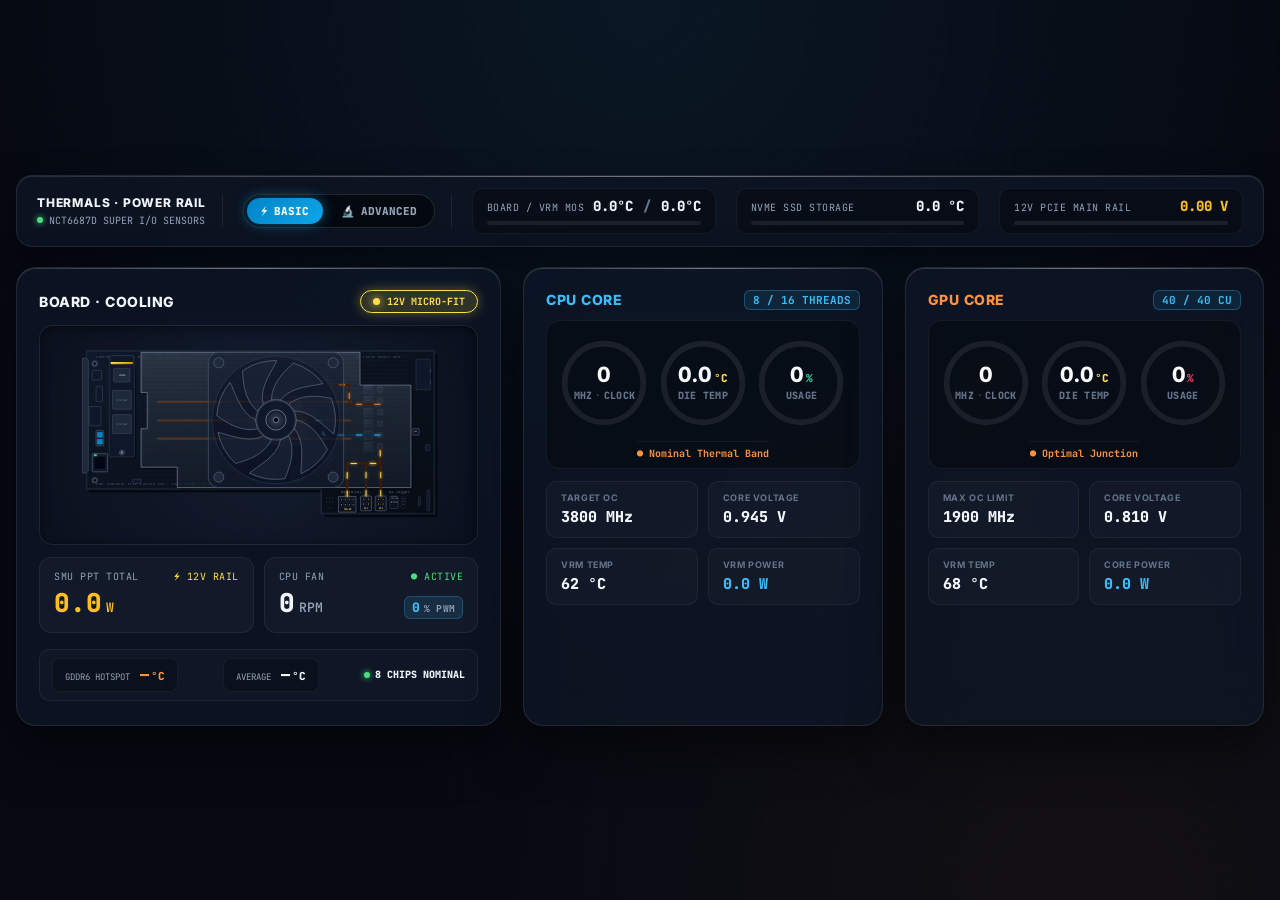
==== commit eec08edf: "refactor(ui): Update auxiliary power button label to '12V MICRO-FIT'" ====
--- a/web/index.html
+++ b/web/index.html
@@ -8,7 +8,7 @@
 
     <meta name="viewport" content="width=device-width, initial-scale=1">
 
-    <title>AMD BC-250 Telemetry</title>
+    <title>AMD BC-250 Cockpit Pro</title>
 
     <link rel="icon" type="image/x-icon" href="favicon.ico">
 
@@ -28,9 +28,9 @@
 
     <meta name="apple-mobile-web-app-status-bar-style" content="black-translucent">
 
-    <meta name="apple-mobile-web-app-title" content="BC-250">
-
-    <link rel="stylesheet" href="style.css?v=2.4">
+    <meta name="apple-mobile-web-app-title" content="Cockpit Pro">
+
+    <link rel="stylesheet" href="style.css?v=2.5">
 
     <link rel="stylesheet" href="bc250-board.css?v=2.4">
 
@@ -74,7 +74,7 @@
 
         <!-- ================= TOP NAVBAR & MODE SWITCHER ================= -->
 
-        <span id="hud-mode-badge" style="display:none">TITANIUM BASIC HUD</span>
+        <span id="hud-mode-badge" style="display:none">TITANIUM COCKPIT PRO</span>
 
         <!-- ================= TOP HORIZONTAL THERMALS & POWER RAIL DECK ================= -->
 
@@ -202,7 +202,7 @@
 
                         <div class="mfit-toggle active" id="v2-microfit-toggle" role="button" tabindex="0" title="Toggle Auxiliary 12V Micro-Fit Power Flow" style="-webkit-tap-highlight-color: transparent !important; -webkit-tap-highlight-color: rgba(0,0,0,0) !important; outline: none !important; -webkit-touch-callout: none !important; -webkit-user-select: none !important; user-select: none !important; touch-action: manipulation; border-radius: 9999px !important;">
                             <span class="dot" style="pointer-events: none !important; -webkit-tap-highlight-color: transparent !important;"></span>
-                            <span style="pointer-events: none !important; -webkit-tap-highlight-color: transparent !important; -webkit-user-select: none !important; user-select: none !important;">12V DUAL-POWER</span>
+                            <span style="pointer-events: none !important; -webkit-tap-highlight-color: transparent !important; -webkit-user-select: none !important; user-select: none !important;">12V MICRO-FIT</span>
                         </div>
 
                     </div>
@@ -211,7 +211,7 @@
 
                     <div class="board-svg-recess">
 
-                        <svg id="bc250-board" viewBox="0 0 900 424" width="100%" role="img" aria-label="AMD BC-250 board">
+                        <svg id="bc250-board" viewBox="0 0 900 424" width="100%" role="img" aria-label="AMD BC-250 Cockpit Pro">
 
                     <defs>
 
@@ -2221,7 +2221,7 @@
 
     <script src="memory.js?v=2.4"></script>
 
-    <script src="app.js?v=2.4"></script>
+    <script src="app.js?v=2.5"></script>
 
     <script>
 
--- a/web/style.css
+++ b/web/style.css
@@ -17,7 +17,7 @@
     -webkit-tap-highlight-color: rgba(0, 0, 0, 0) !important;
 }
 
-/* AMD BC-250 Telemetry · Titanium Industrial Studio Pro */
+/* AMD BC-250 Cockpit Pro · Titanium Studio */
 
 :root {
 
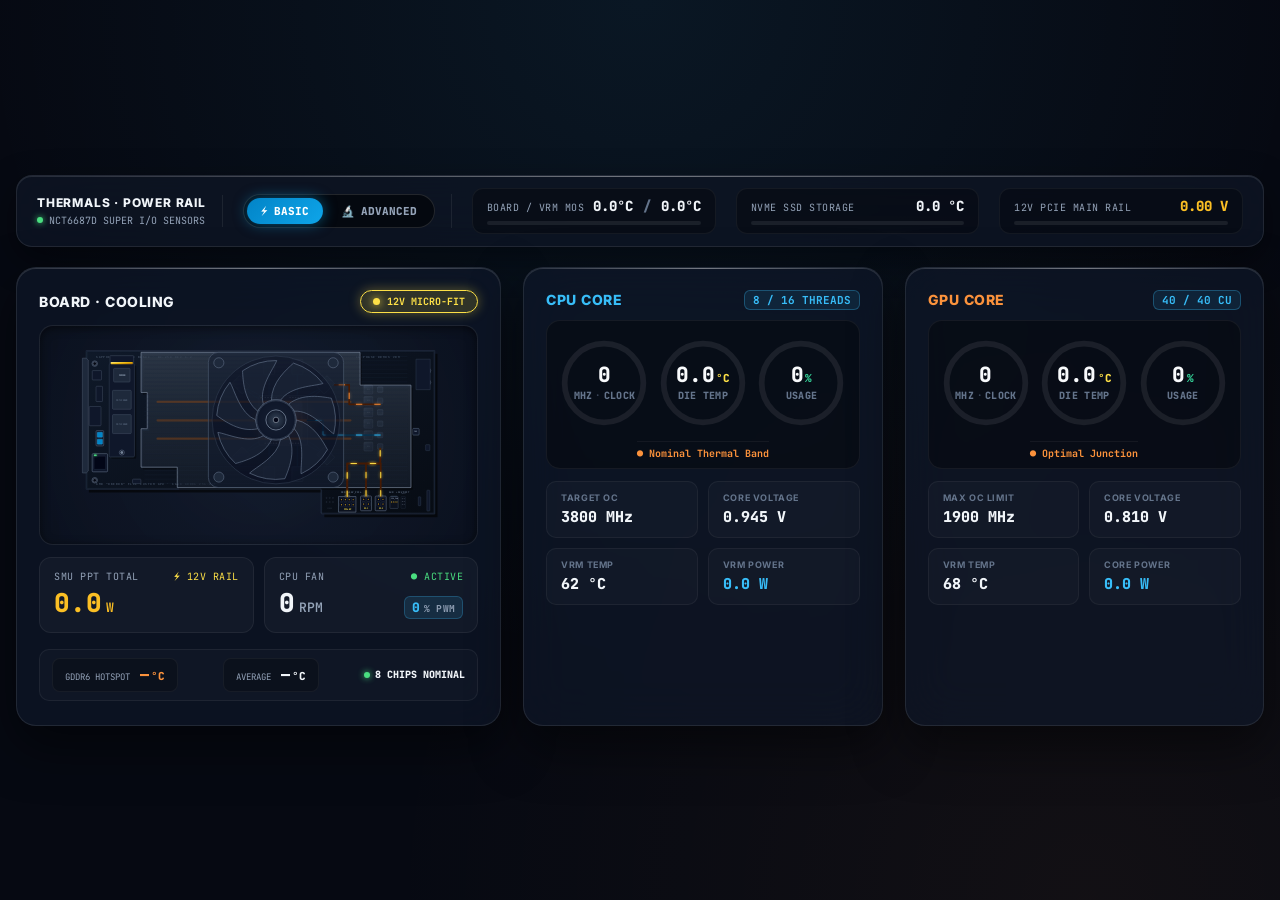
==== commit e6306237: "fix(ui): align dial typography with JetBrains Mono dotted-zero and set GPU usage % to green" ====
--- a/web/index.html
+++ b/web/index.html
@@ -30,7 +30,7 @@
 
     <meta name="apple-mobile-web-app-title" content="Cockpit Pro">
 
-    <link rel="stylesheet" href="style.css?v=2.5">
+    <link rel="stylesheet" href="style.css?v=2.6">
 
     <link rel="stylesheet" href="bc250-board.css?v=2.4">
 
@@ -1991,7 +1991,7 @@
 
                                             <span class="trio-num-main" id="v2-gpu-load">0</span>
 
-                                            <span class="trio-unit-sup load-unit" style="color:#f43f5e;">%</span>
+                                            <span class="trio-unit-sup load-unit">%</span>
 
                                         </div>
 
--- a/web/style.css
+++ b/web/style.css
@@ -823,7 +823,7 @@
 
 .gddr6-sum-label { font-size: 9px; color: #94a3b8; text-transform: uppercase; }
 
-.gddr6-sum-val { font-size: 15px; font-weight: 800; color: #f1f5f9; }
+.gddr6-sum-val { font-family: var(--font-mono); font-variant-numeric: tabular-nums; font-size: 15px; font-weight: 800; color: #f1f5f9; }
 
 .gddr6-sum-val.hotspot { color: var(--c2-orange); }
 
@@ -2370,15 +2370,12 @@
 }
 
 .trio-num-main {
-
+    font-family: var(--font-mono);
+    font-variant-numeric: tabular-nums;
     font-size: 21px;
-
     font-weight: 800;
-
     color: #f8fafc;
-
     line-height: 1;
-
 }
 
 .trio-unit-sup {
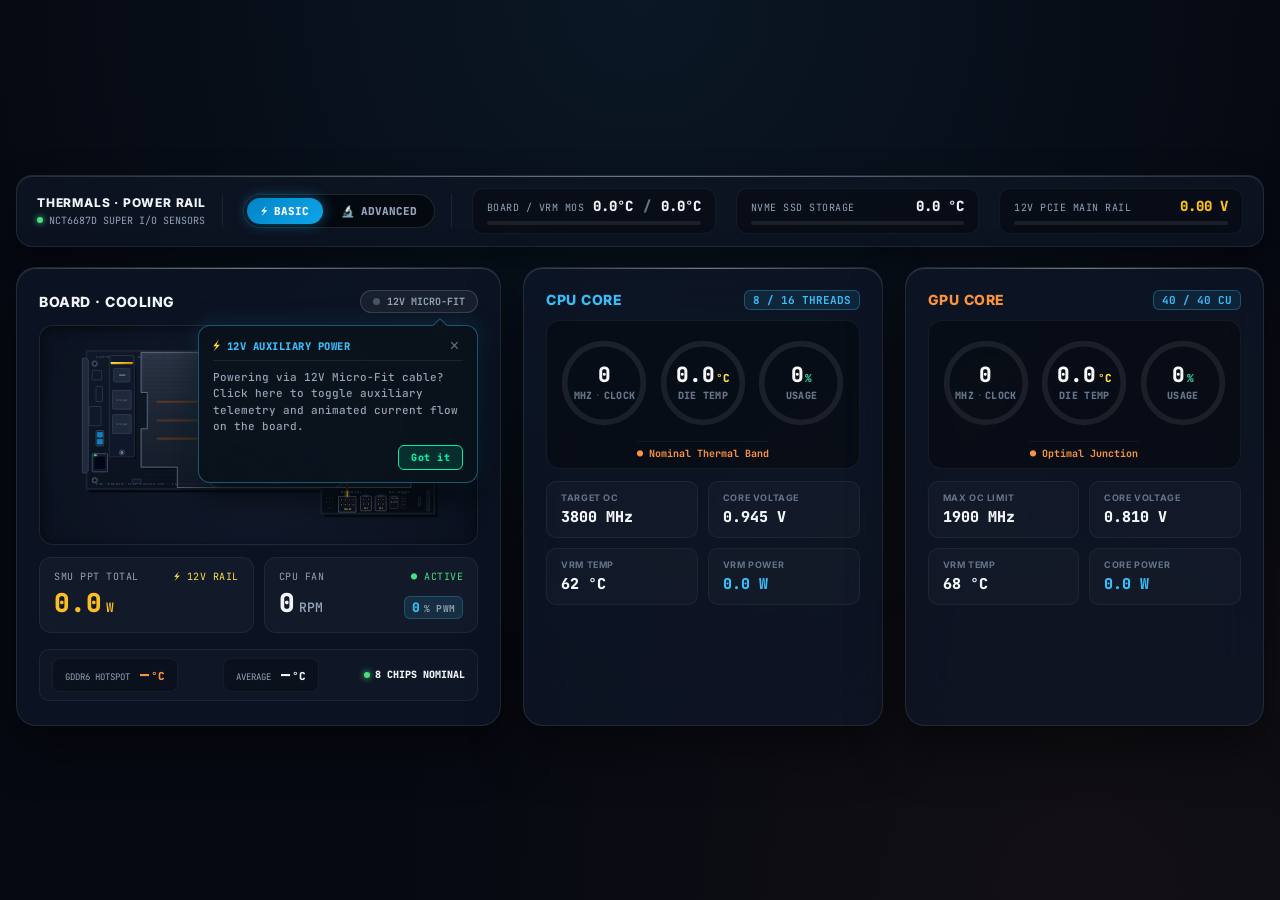
==== commit 6d610c8c: "feat(suite): v1.1.0 - KDE Plasma 6 Cyber Widgets Suite, live load B?zier splines & authentic showcas" ====
--- a/web/index.html
+++ b/web/index.html
@@ -1,6 +1,6 @@
 <!DOCTYPE html>
 
-<html lang="pt-BR">
+<html lang="en">
 
 <head>
 
@@ -102,7 +102,7 @@
 
             <div class="mode-switcher-wrap">
 
-                <div class="mode-switcher" id="dash-mode-switcher" role="tablist" aria-label="Modo de Exibição">
+                <div class="mode-switcher" id="dash-mode-switcher" role="tablist" aria-label="Dashboard Display Mode">
 
                     <button class="mode-btn active" id="btn-mode-basic" data-mode="basic" role="tab" aria-selected="true">
 
@@ -200,9 +200,24 @@
 
                         </div>
 
-                        <div class="mfit-toggle active" id="v2-microfit-toggle" role="button" tabindex="0" title="Toggle Auxiliary 12V Micro-Fit Power Flow" style="-webkit-tap-highlight-color: transparent !important; -webkit-tap-highlight-color: rgba(0,0,0,0) !important; outline: none !important; -webkit-touch-callout: none !important; -webkit-user-select: none !important; user-select: none !important; touch-action: manipulation; border-radius: 9999px !important;">
-                            <span class="dot" style="pointer-events: none !important; -webkit-tap-highlight-color: transparent !important;"></span>
-                            <span style="pointer-events: none !important; -webkit-tap-highlight-color: transparent !important; -webkit-user-select: none !important; user-select: none !important;">12V MICRO-FIT</span>
+                        <div class="mfit-toggle-wrapper">
+                            <div class="mfit-toggle" id="v2-microfit-toggle" role="button" tabindex="0" title="Toggle Auxiliary 12V Micro-Fit Power Flow" style="-webkit-tap-highlight-color: transparent !important; -webkit-tap-highlight-color: rgba(0,0,0,0) !important; outline: none !important; -webkit-touch-callout: none !important; -webkit-user-select: none !important; user-select: none !important; touch-action: manipulation; border-radius: 9999px !important;">
+                                <span class="dot" style="pointer-events: none !important; -webkit-tap-highlight-color: transparent !important;"></span>
+                                <span style="pointer-events: none !important; -webkit-tap-highlight-color: transparent !important; -webkit-user-select: none !important; user-select: none !important;">12V MICRO-FIT</span>
+                            </div>
+                            <div class="mfit-popover hidden" id="mfit-popover" role="tooltip" aria-hidden="true">
+                                <div class="mfit-popover-arrow"></div>
+                                <div class="mfit-popover-header">
+                                    <span class="mfit-popover-title"><span class="mfit-popover-icon">⚡</span> <span id="mfit-popover-title-text">12V AUXILIARY POWER</span></span>
+                                    <button class="mfit-popover-close" id="mfit-popover-close" aria-label="Close" title="Close">×</button>
+                                </div>
+                                <p class="mfit-popover-text" id="mfit-popover-text">
+                                    Powering via 12V Micro-Fit cable? Click here to toggle auxiliary telemetry and animated current flow on the board.
+                                </p>
+                                <div class="mfit-popover-footer">
+                                    <button class="mfit-popover-btn" id="mfit-popover-dismiss">Got it</button>
+                                </div>
+                            </div>
                         </div>
 
                     </div>
--- a/web/style.css
+++ b/web/style.css
@@ -3686,3 +3686,192 @@
     border-radius: 9999px !important;
     box-shadow: 0 0 14px rgba(253, 224, 71, 0.5) !important;
 }
+
+
+/* ==========================================================================
+   BASIC <-> ADVANCED SMOOTH MORPHING TRANSITION
+   ========================================================================== */
+.hud-grid {
+    transition: opacity 0.25s cubic-bezier(0.16, 1, 0.3, 1),
+                transform 0.28s cubic-bezier(0.16, 1, 0.3, 1),
+                filter 0.25s ease;
+}
+
+body.mode-transitioning .hud-grid {
+    opacity: 0.55;
+    transform: scale(0.995);
+    filter: blur(0.6px);
+    pointer-events: none;
+}
+
+body.mode-advanced .chart-panel,
+body.mode-advanced .c2-rows-group,
+body.mode-advanced #v2-memory-panel .gddr6-ic-grid,
+body.mode-advanced #v2-memory-panel .subpanel-header,
+body.mode-advanced #v2-memory-clock-row {
+    animation: modeFadeInUp 0.36s cubic-bezier(0.16, 1, 0.3, 1) both;
+}
+
+body.mode-basic .basic-essential-strip,
+body.mode-basic .basic-arch-strip,
+body.mode-basic .gddr6-basic-status {
+    animation: modeFadeInDown 0.32s cubic-bezier(0.16, 1, 0.3, 1) both;
+}
+
+@keyframes modeFadeInUp {
+    0% {
+        opacity: 0;
+        transform: translateY(14px) scale(0.985);
+    }
+    100% {
+        opacity: 1;
+        transform: translateY(0) scale(1);
+    }
+}
+
+@keyframes modeFadeInDown {
+    0% {
+        opacity: 0;
+        transform: translateY(-10px) scale(0.99);
+    }
+    100% {
+        opacity: 1;
+        transform: translateY(0) scale(1);
+    }
+}
+
+/* ==========================================================================
+   MICRO-FIT 12V AUXILIARY POPOVER CALLOUT (ONE-TIME HINT)
+   ========================================================================== */
+.mfit-toggle-wrapper {
+    position: relative;
+    display: inline-flex;
+    align-items: center;
+}
+
+.mfit-popover {
+    position: absolute;
+    top: calc(100% + 12px);
+    right: 0;
+    width: 280px;
+    background: rgba(10, 18, 28, 0.96);
+    backdrop-filter: blur(16px);
+    -webkit-backdrop-filter: blur(16px);
+    border: 1px solid rgba(56, 189, 248, 0.4);
+    box-shadow: 0 12px 32px rgba(0, 0, 0, 0.75), 0 0 20px rgba(56, 189, 248, 0.2);
+    border-radius: 12px;
+    padding: 12px 14px;
+    z-index: 999;
+    font-family: var(--font-mono);
+    color: #f1f5f9;
+    box-sizing: border-box;
+    transition: opacity 0.25s ease, transform 0.25s ease, visibility 0.25s;
+    animation: popoverDropIn 0.35s cubic-bezier(0.16, 1, 0.3, 1) both;
+}
+
+.mfit-popover.hidden {
+    display: none !important;
+}
+
+.mfit-popover.dismissing {
+    opacity: 0;
+    transform: translateY(-8px) scale(0.96);
+    pointer-events: none;
+}
+
+.mfit-popover-arrow {
+    position: absolute;
+    top: -6px;
+    right: 32px;
+    width: 10px;
+    height: 10px;
+    background: #0a121c;
+    border-top: 1px solid rgba(56, 189, 248, 0.4);
+    border-left: 1px solid rgba(56, 189, 248, 0.4);
+    transform: rotate(45deg);
+}
+
+.mfit-popover-header {
+    display: flex;
+    justify-content: space-between;
+    align-items: center;
+    margin-bottom: 8px;
+    padding-bottom: 6px;
+    border-bottom: 1px solid rgba(255, 255, 255, 0.08);
+}
+
+.mfit-popover-title {
+    font-size: 10.5px;
+    font-weight: 800;
+    letter-spacing: 0.5px;
+    color: #38bdf8;
+    display: flex;
+    align-items: center;
+    gap: 6px;
+}
+
+.mfit-popover-icon {
+    font-size: 12px;
+    color: #fde047;
+}
+
+.mfit-popover-close {
+    background: transparent;
+    border: none;
+    color: #64748b;
+    font-size: 16px;
+    line-height: 1;
+    cursor: pointer;
+    padding: 0 4px;
+    border-radius: 4px;
+    transition: color 0.15s, background 0.15s;
+}
+
+.mfit-popover-close:hover {
+    color: #ffffff;
+    background: rgba(255, 255, 255, 0.1);
+}
+
+.mfit-popover-text {
+    font-size: 11px;
+    line-height: 1.5;
+    color: #94a3b8;
+    margin: 0 0 10px 0;
+    font-weight: 500;
+}
+
+.mfit-popover-footer {
+    display: flex;
+    justify-content: flex-end;
+}
+
+.mfit-popover-btn {
+    background: rgba(0, 240, 168, 0.12);
+    border: 1px solid #00f0a8;
+    color: #00f0a8;
+    font-family: var(--font-mono);
+    font-size: 10px;
+    font-weight: 800;
+    letter-spacing: 0.5px;
+    padding: 5px 12px;
+    border-radius: 6px;
+    cursor: pointer;
+    transition: all 0.15s ease;
+}
+
+.mfit-popover-btn:hover {
+    background: #00f0a8;
+    color: #05090f;
+    box-shadow: 0 0 12px rgba(0, 240, 168, 0.4);
+}
+
+@keyframes popoverDropIn {
+    0% {
+        opacity: 0;
+        transform: translateY(-10px) scale(0.95);
+    }
+    100% {
+        opacity: 1;
+        transform: translateY(0) scale(1);
+    }
+}
